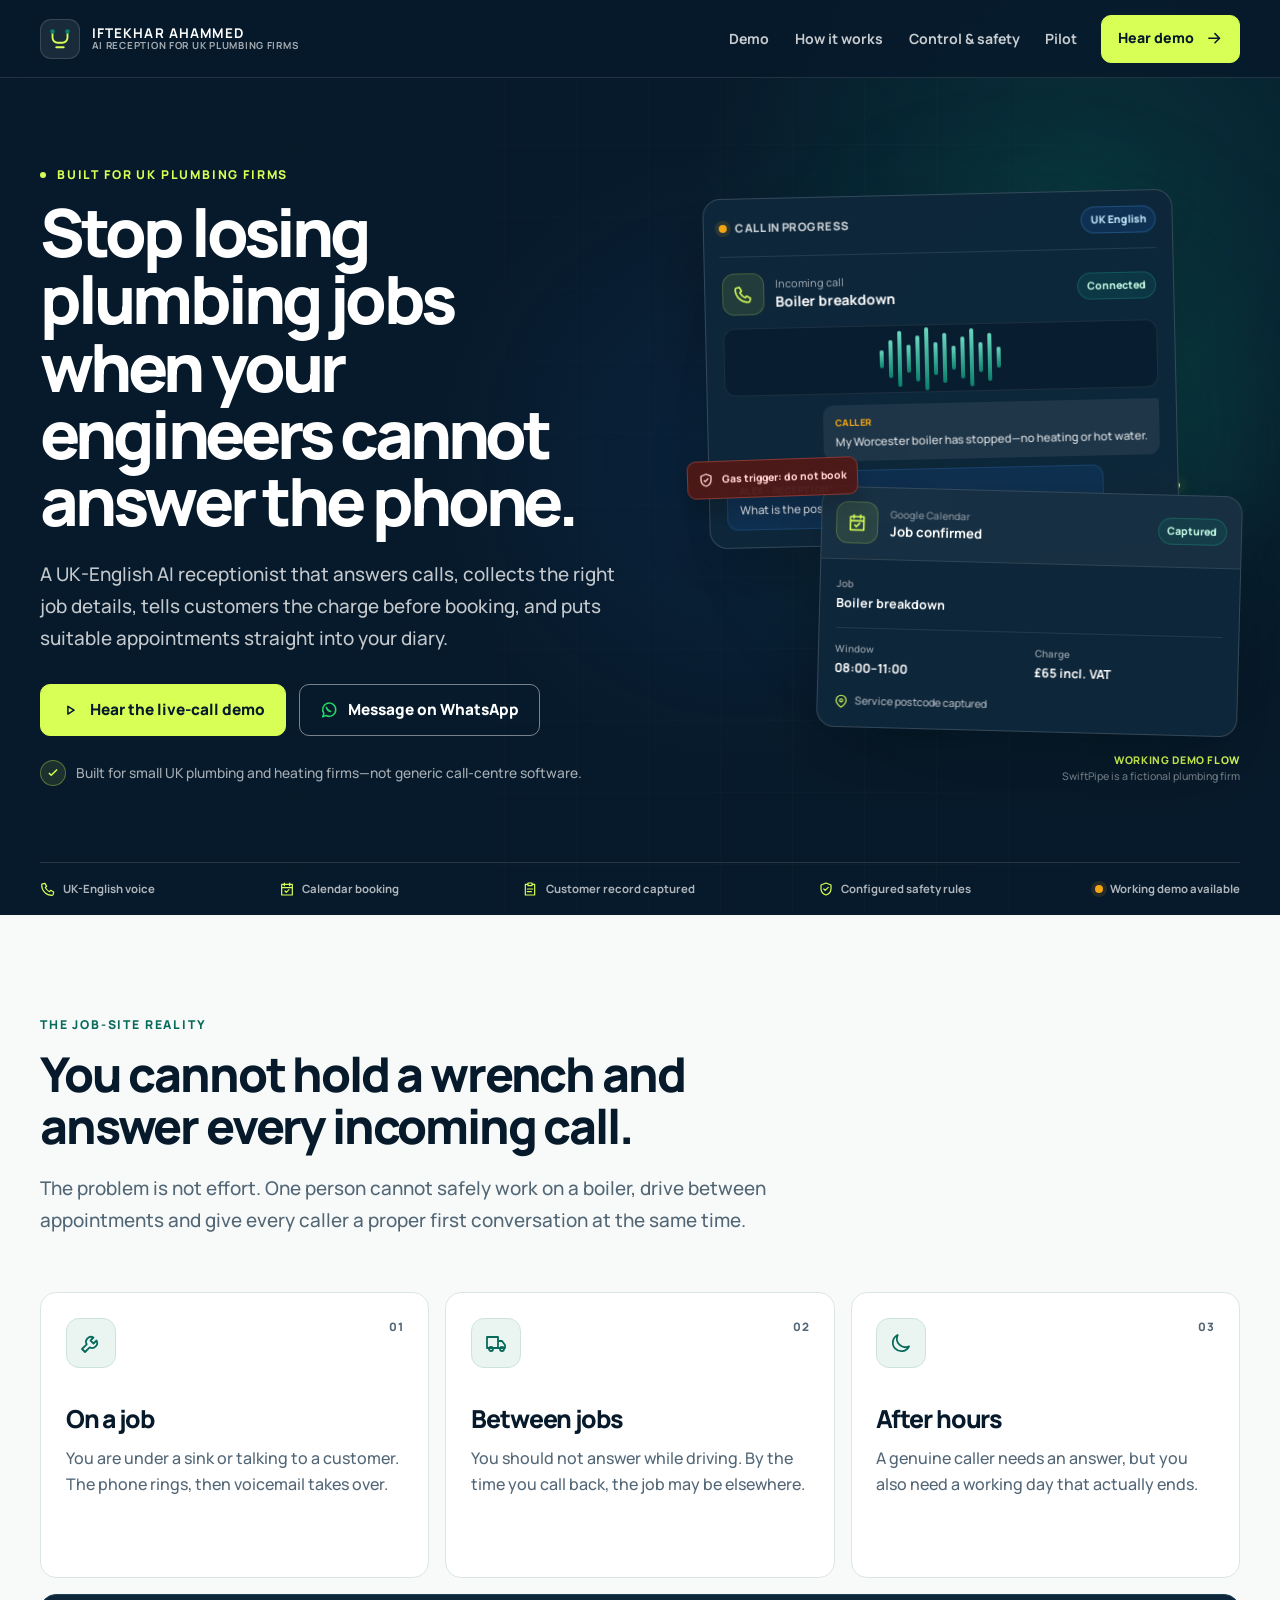
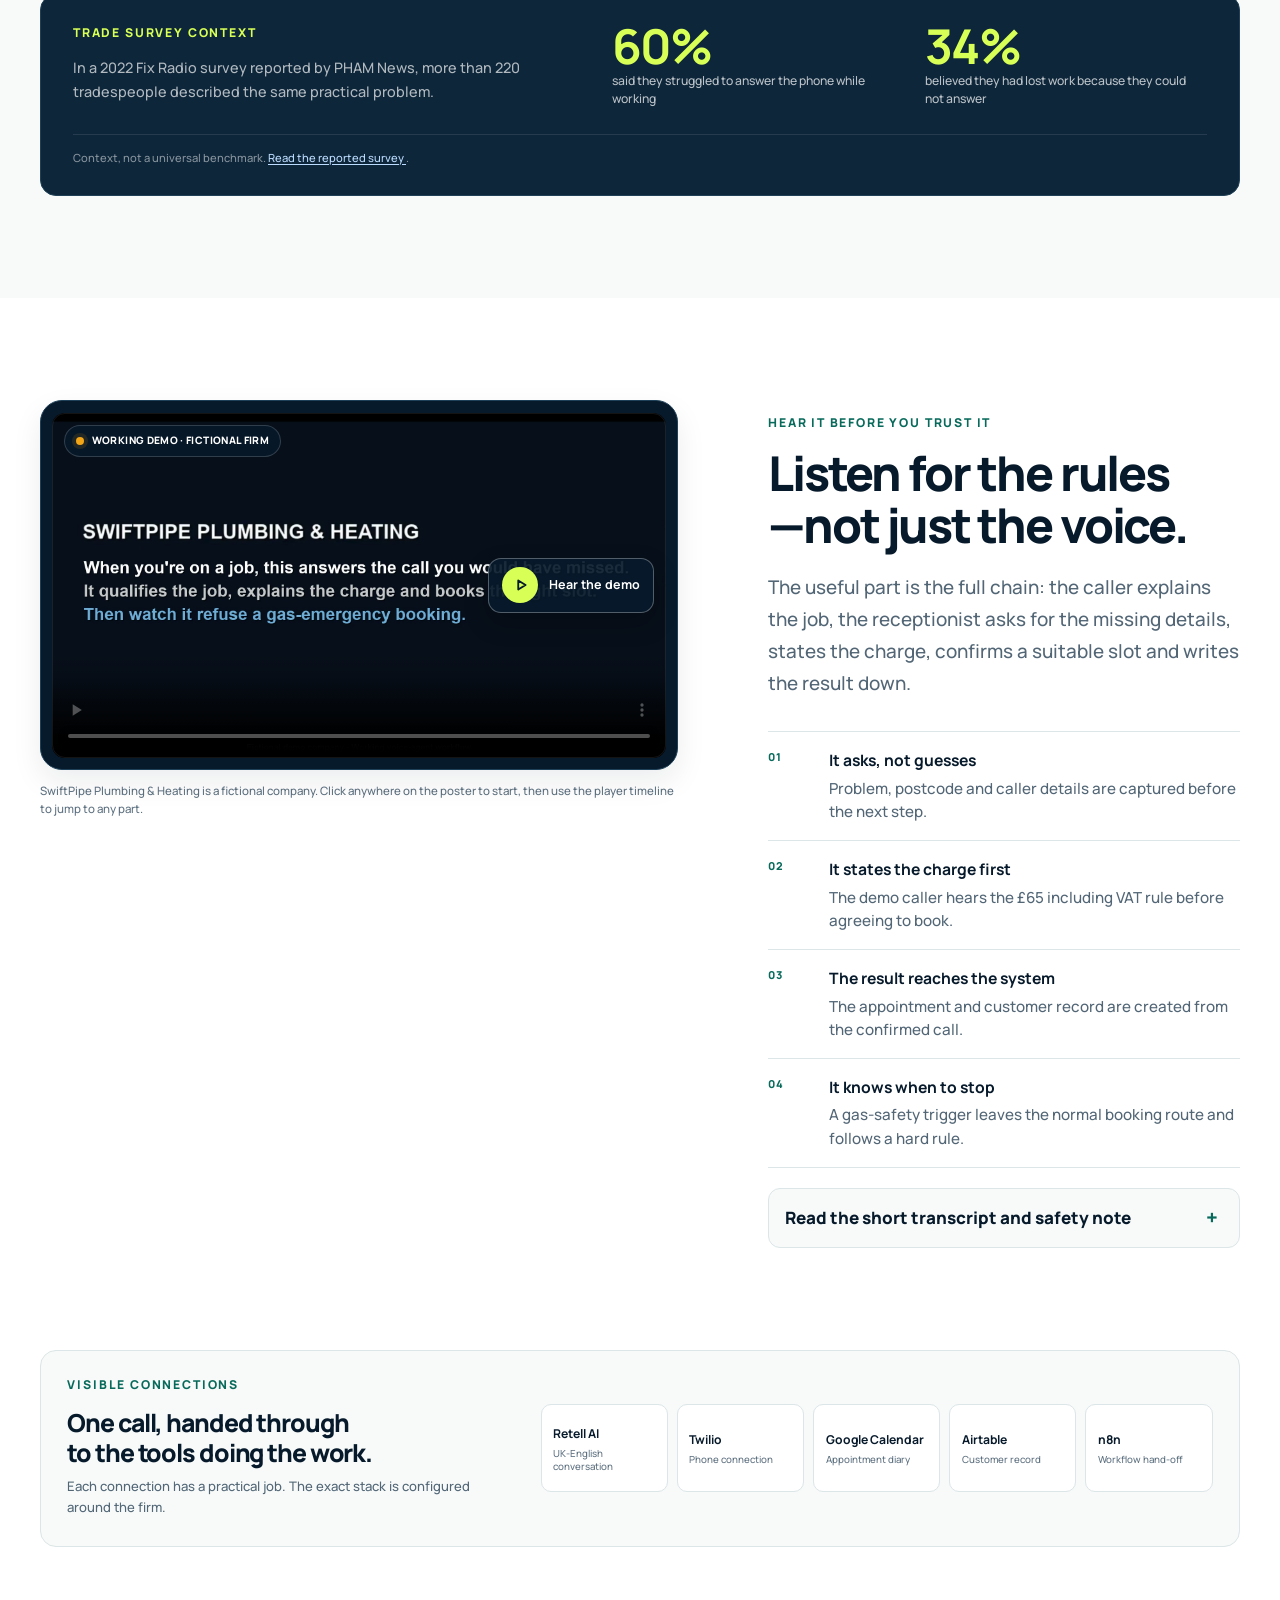
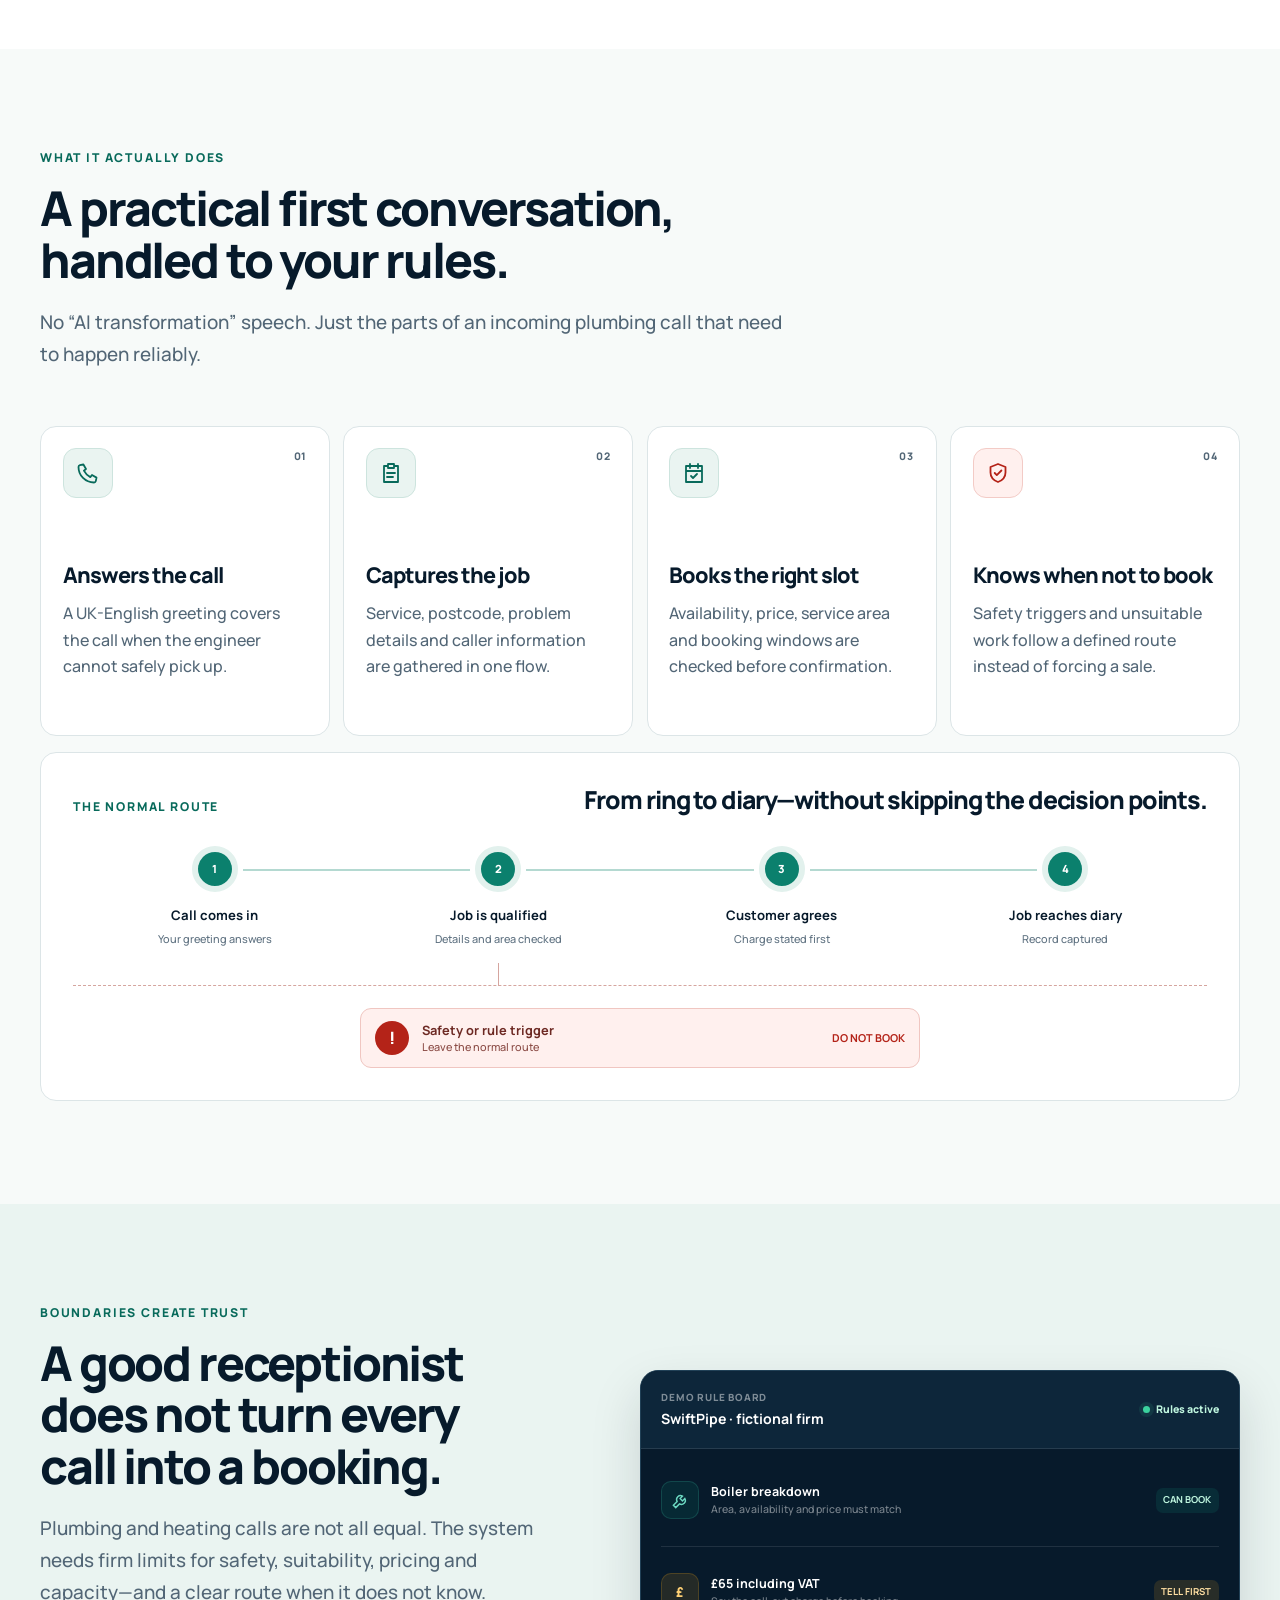
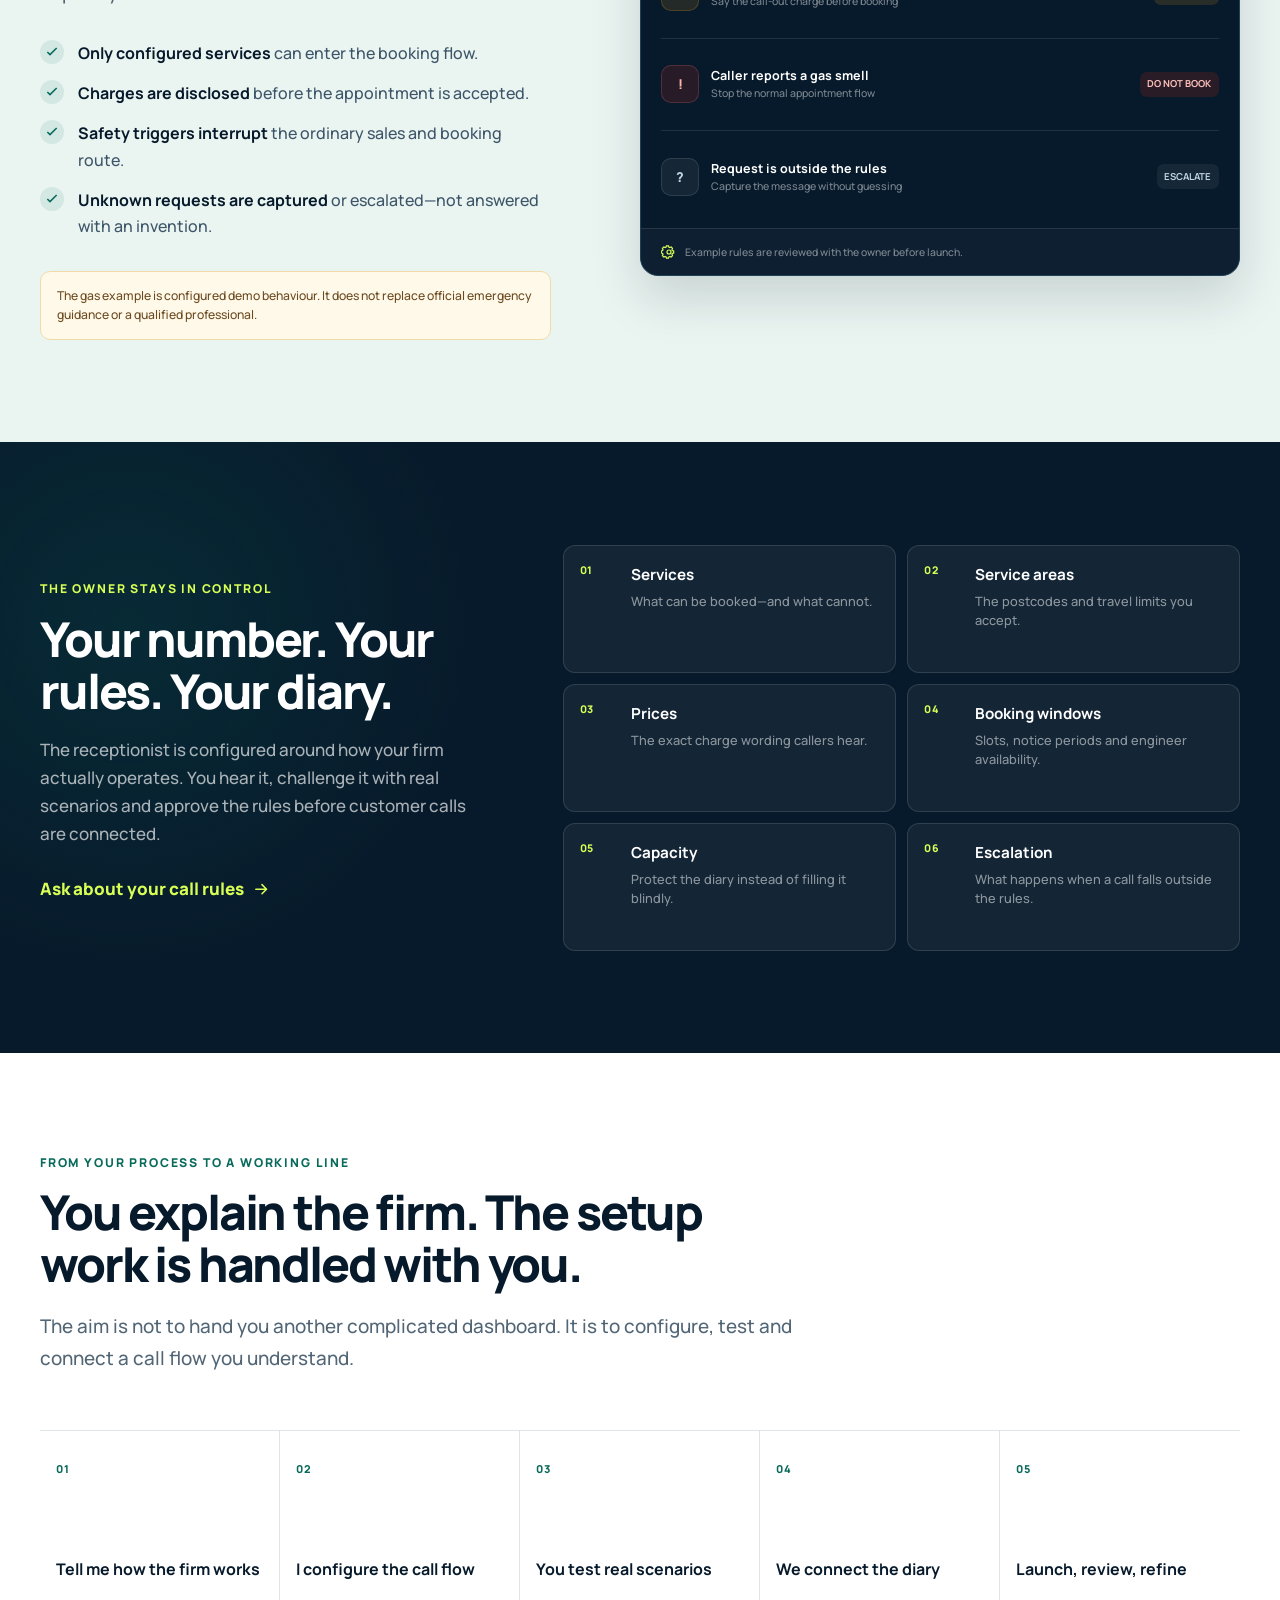
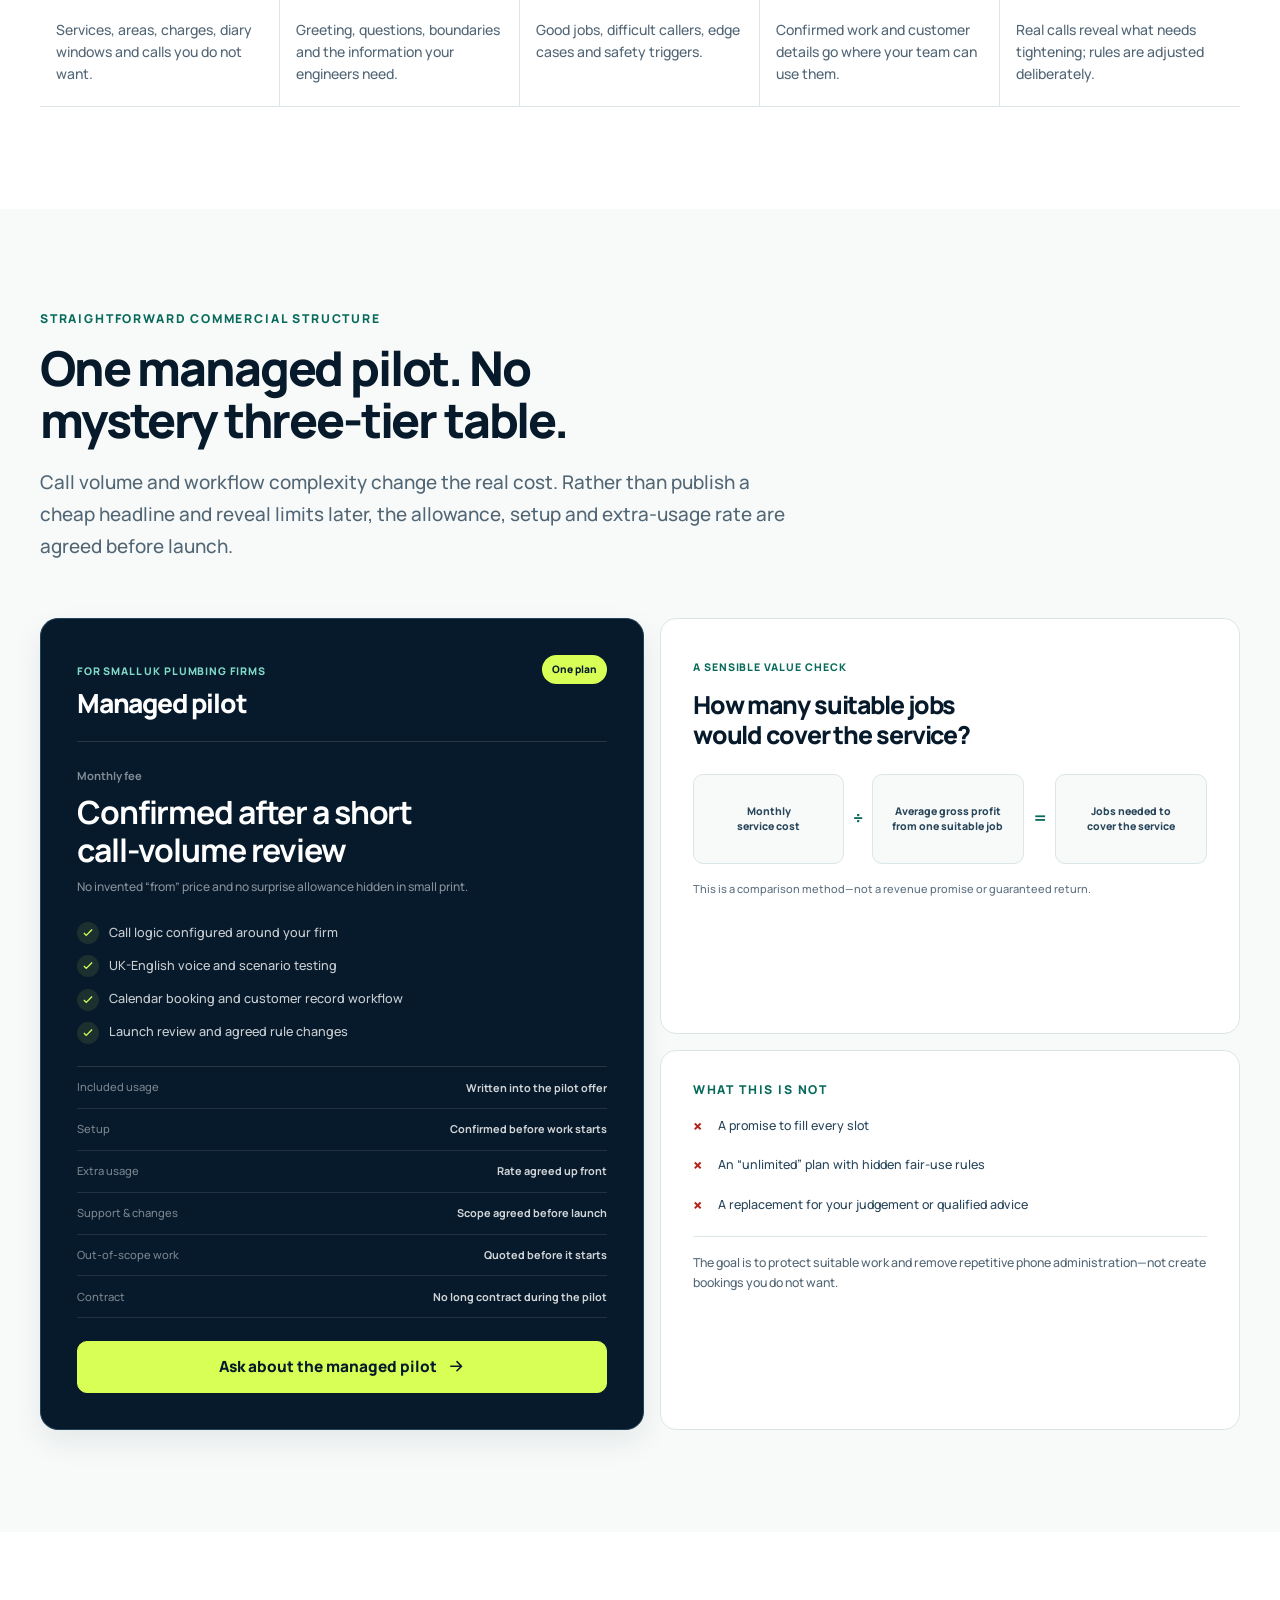
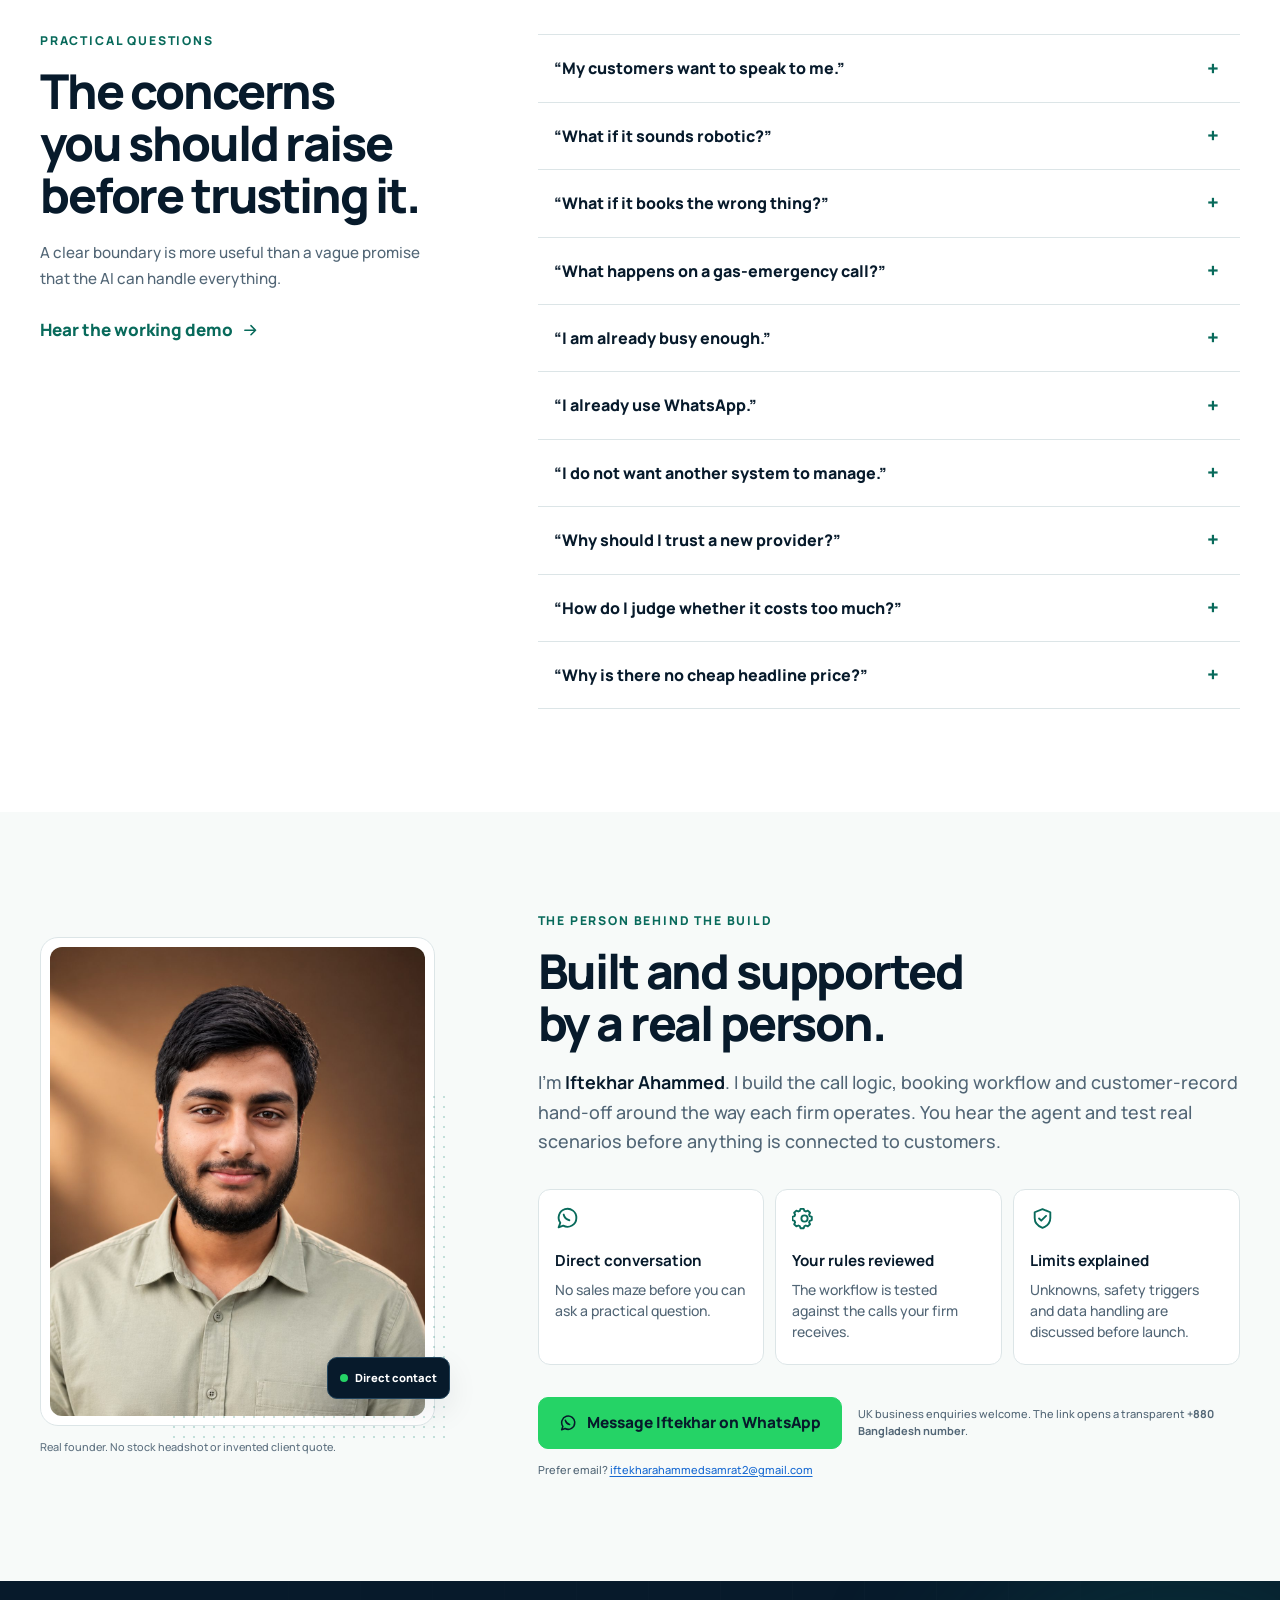
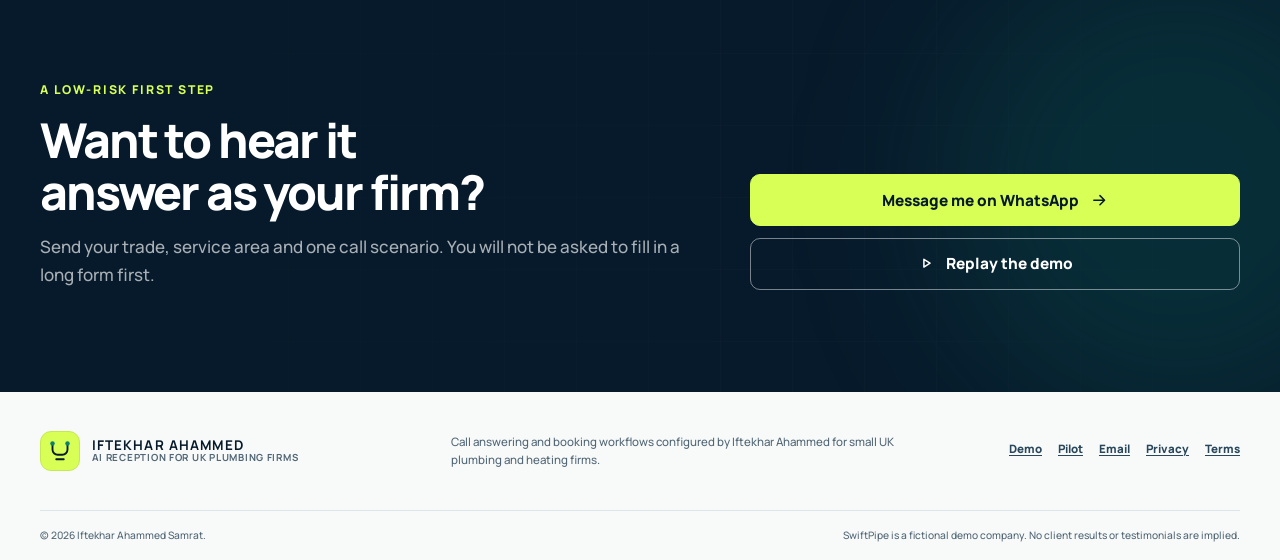
==== index.html @ f6b6af1e "Add files via upload" ====
<!doctype html>
<html lang="en-GB" class="no-js">
  <head>
    <meta charset="utf-8" />
    <meta name="viewport" content="width=device-width, initial-scale=1" />
    <title>AI Receptionist for UK Plumbing Firms | Iftekhar Ahammed</title>
    <meta
      name="description"
      content="A UK-English AI receptionist for small plumbing and heating firms: answers calls, captures job details, explains charges and books suitable work to your rules."
    />
    <meta name="theme-color" content="#071A2B" />
    <meta name="color-scheme" content="light" />
    <link rel="canonical" href="https://iftekharahammedsamrat.com/" />
    <meta property="og:type" content="website" />
    <meta property="og:locale" content="en_GB" />
    <meta property="og:site_name" content="Iftekhar Ahammed" />
    <meta property="og:url" content="https://iftekharahammedsamrat.com/" />
    <meta property="og:title" content="AI reception built around the way your plumbing firm works" />
    <meta
      property="og:description"
      content="Hear a working call, see the diary result and understand the safety boundaries before you commit."
    />
    <meta property="og:image" content="https://iftekharahammedsamrat.com/assets/swiftpipe-short-final-poster.jpg" />

    <link rel="icon" href="favicon.svg" type="image/svg+xml" />
    <link rel="stylesheet" href="styles.css" />
    <script src="site-config.js" defer></script>
    <script src="script.js" defer></script>

    <script type="application/ld+json">
      {
        "@context": "https://schema.org",
        "@type": "Service",
        "name": "AI Voice Receptionist for UK Plumbing and Heating Firms",
        "description": "A managed AI call-answering, job-qualification and diary-booking service configured for small UK plumbing and heating firms.",
        "url": "https://iftekharahammedsamrat.com/",
        "areaServed": {
          "@type": "Country",
          "name": "United Kingdom"
        },
        "provider": {
          "@type": "Person",
          "name": "Iftekhar Ahammed Samrat",
          "url": "https://iftekharahammedsamrat.com/"
        },
        "serviceType": "AI voice receptionist configuration and support"
      }
    </script>
  </head>

  <body id="top">
    <a class="skip-link" href="#main-content">Skip to main content</a>

    <svg class="svg-sprite" aria-hidden="true" focusable="false">
      <symbol id="icon-arrow" viewBox="0 0 24 24">
        <path d="M5 12h14M13 6l6 6-6 6" />
      </symbol>
      <symbol id="icon-play" viewBox="0 0 24 24">
        <path d="m9 7 8 5-8 5V7Z" />
      </symbol>
      <symbol id="icon-phone" viewBox="0 0 24 24">
        <path d="M7.4 3.5 10 8 7.9 9.7a14.7 14.7 0 0 0 6.4 6.4L16 14l4.5 2.6-.7 3.5c-.2.8-.9 1.4-1.8 1.4C9.4 21.5 2.5 14.6 2.5 6c0-.9.6-1.6 1.4-1.8l3.5-.7Z" />
      </symbol>
      <symbol id="icon-message" viewBox="0 0 24 24">
        <path d="M20.5 11.5a8.5 8.5 0 0 1-12.6 7.4l-4.4 1.6 1.6-4.4a8.5 8.5 0 1 1 15.4-4.6Z" />
        <path d="M8.3 8.2c.6 2.6 2.9 4.9 5.5 5.5" />
      </symbol>
      <symbol id="icon-tool" viewBox="0 0 24 24">
        <path d="M14.5 6.5a5 5 0 0 0-6.8 6.8L3 18l3 3 4.7-4.7a5 5 0 0 0 6.8-6.8l-3 3-3-3 3-3Z" />
      </symbol>
      <symbol id="icon-van" viewBox="0 0 24 24">
        <path d="M3 6h11v11H3V6Zm11 4h4l3 4v3h-7v-7Z" />
        <circle cx="7" cy="18" r="2" />
        <circle cx="18" cy="18" r="2" />
      </symbol>
      <symbol id="icon-moon" viewBox="0 0 24 24">
        <path d="M20 15.3A8.5 8.5 0 0 1 8.7 4a8.5 8.5 0 1 0 11.3 11.3Z" />
      </symbol>
      <symbol id="icon-map" viewBox="0 0 24 24">
        <path d="M20 10c0 5-8 11-8 11S4 15 4 10a8 8 0 1 1 16 0Z" />
        <circle cx="12" cy="10" r="2.5" />
      </symbol>
      <symbol id="icon-calendar" viewBox="0 0 24 24">
        <path d="M4 5h16v16H4V5Zm0 5h16M8 3v4m8-4v4" />
        <path d="m9 15 2 2 4-4" />
      </symbol>
      <symbol id="icon-clipboard" viewBox="0 0 24 24">
        <path d="M8 5H5v16h14V5h-3M9 3h6v4H9V3Z" />
        <path d="M8 12h8m-8 4h6" />
      </symbol>
      <symbol id="icon-shield" viewBox="0 0 24 24">
        <path d="M12 3 4.5 6v5.5c0 4.6 3 7.8 7.5 9.5 4.5-1.7 7.5-4.9 7.5-9.5V6L12 3Z" />
        <path d="m8.7 12 2.1 2.1 4.6-4.6" />
      </symbol>
      <symbol id="icon-settings" viewBox="0 0 24 24">
        <circle cx="12" cy="12" r="3" />
        <path d="M19 13.5v-3l-2-.7a6 6 0 0 0-.6-1.4l.9-1.9-2.1-2.1-1.9.9a6 6 0 0 0-1.4-.6l-.7-2h-3l-.7 2a6 6 0 0 0-1.4.6l-1.9-.9-2.1 2.1.9 1.9a6 6 0 0 0-.6 1.4l-2 .7v3l2 .7a6 6 0 0 0 .6 1.4l-.9 1.9 2.1 2.1 1.9-.9a6 6 0 0 0 1.4.6l.7 2h3l.7-2a6 6 0 0 0 1.4-.6l1.9.9 2.1-2.1-.9-1.9a6 6 0 0 0 .6-1.4l2-.7Z" />
      </symbol>
      <symbol id="icon-check" viewBox="0 0 24 24">
        <path d="m5 12 4 4L19 6" />
      </symbol>
      <symbol id="icon-menu" viewBox="0 0 24 24">
        <path d="M4 7h16M4 12h16M4 17h16" />
      </symbol>
      <symbol id="icon-close" viewBox="0 0 24 24">
        <path d="m6 6 12 12M18 6 6 18" />
      </symbol>
    </svg>

    <header class="site-header" data-site-header>
      <div class="container header-inner">
        <a class="brand" href="#top">
          <span class="brand-mark" aria-hidden="true">
            <svg viewBox="0 0 40 40">
              <path d="M10 11v7a7 7 0 0 0 7 7h6a7 7 0 0 0 7-7v-7" />
              <path d="M15 31h10" />
              <circle cx="10" cy="10" r="3" />
              <circle cx="30" cy="10" r="3" />
            </svg>
          </span>
          <span class="brand-copy">
            <strong>IFTEKHAR AHAMMED</strong>
            <span>AI RECEPTION FOR UK PLUMBING FIRMS</span>
          </span>
        </a>

        <nav class="desktop-nav" aria-label="Primary navigation">
          <a href="#demo">Demo</a>
          <a href="#how-it-works">How it works</a>
          <a href="#control">Control &amp; safety</a>
          <a href="#pilot">Pilot</a>
        </nav>

        <div class="header-actions">
          <a class="button button--small button--lime header-demo" href="#demo" data-event="header_demo">
            Hear demo
            <svg aria-hidden="true"><use href="#icon-arrow"></use></svg>
          </a>
          <button
            class="menu-toggle"
            type="button"
            aria-expanded="false"
            aria-controls="mobile-menu"
            aria-label="Open navigation"
            data-menu-toggle
          >
            <svg class="menu-icon" aria-hidden="true"><use href="#icon-menu"></use></svg>
            <svg class="close-icon" aria-hidden="true"><use href="#icon-close"></use></svg>
          </button>
        </div>
      </div>

      <nav class="mobile-menu" id="mobile-menu" aria-label="Mobile navigation" data-mobile-menu>
        <div class="container mobile-menu-inner">
          <a href="#demo">Hear the demo</a>
          <a href="#how-it-works">How it works</a>
          <a href="#control">Control &amp; safety</a>
          <a href="#pilot">Managed pilot</a>
          <a
            class="mobile-menu-whatsapp"
            href="https://wa.me/8801572939017?text=Hi%20Iftekhar%2C%20I%20run%20a%20UK%20plumbing%20business%20and%20would%20like%20to%20hear%20the%20AI%20receptionist%20demo."
            target="_blank"
            rel="noopener"
            data-whatsapp
            data-event="mobile_menu_whatsapp"
          >
            Message on WhatsApp
            <svg aria-hidden="true"><use href="#icon-message"></use></svg>
          </a>
        </div>
      </nav>
    </header>

    <main id="main-content">
      <section class="hero" aria-labelledby="hero-heading" data-hero>
        <div class="hero-grid-pattern" aria-hidden="true"></div>
        <div class="container hero-grid">
          <div class="hero-copy" data-reveal>
            <p class="eyebrow eyebrow--dark"><span></span> Built for UK plumbing firms</p>
            <h1 id="hero-heading">
              Stop losing plumbing jobs when your engineers cannot answer the phone.
            </h1>
            <p class="hero-lede">
              A UK-English AI receptionist that answers calls, collects the right job details,
              tells customers the charge before booking, and puts suitable appointments straight
              into your diary.
            </p>

            <div class="hero-actions">
              <a class="button button--lime" href="#demo" data-event="hero_demo">
                <svg aria-hidden="true"><use href="#icon-play"></use></svg>
                Hear the live-call demo
              </a>
              <a
                class="button button--outline-light button--whatsapp-outline"
                href="https://wa.me/8801572939017?text=Hi%20Iftekhar%2C%20I%20run%20a%20UK%20plumbing%20business%20and%20would%20like%20to%20hear%20the%20AI%20receptionist%20demo."
                target="_blank"
                rel="noopener"
                data-whatsapp
                data-event="hero_whatsapp"
              >
                <svg aria-hidden="true"><use href="#icon-message"></use></svg>
                Message on WhatsApp
              </a>
            </div>

            <div class="hero-proof-line">
              <span class="proof-tick" aria-hidden="true">
                <svg><use href="#icon-check"></use></svg>
              </span>
              <p>Built for small UK plumbing and heating firms—not generic call-centre software.</p>
            </div>
          </div>

          <div class="hero-product" data-reveal data-reveal-delay="1">
            <div class="proof-stage" aria-label="Working call flow showing a caller, AI response and confirmed diary booking">
              <div class="stage-glow" aria-hidden="true"></div>

              <article class="call-card">
                <header class="card-toolbar">
                  <div>
                    <span class="live-dot" aria-hidden="true"></span>
                    <span class="toolbar-label">Call in progress</span>
                  </div>
                  <span class="uk-chip">UK English</span>
                </header>

                <div class="caller-row">
                  <span class="caller-avatar" aria-hidden="true">
                    <svg><use href="#icon-phone"></use></svg>
                  </span>
                  <div>
                    <span class="caller-label">Incoming call</span>
                    <strong>Boiler breakdown</strong>
                  </div>
                  <span class="connected-chip">Connected</span>
                </div>

                <div class="waveform" aria-hidden="true">
                  <span style="--bar: 28%; --delay: 0s"></span>
                  <span style="--bar: 58%; --delay: -0.2s"></span>
                  <span style="--bar: 84%; --delay: -0.45s"></span>
                  <span style="--bar: 42%; --delay: -0.1s"></span>
                  <span style="--bar: 70%; --delay: -0.35s"></span>
                  <span style="--bar: 96%; --delay: -0.55s"></span>
                  <span style="--bar: 50%; --delay: -0.22s"></span>
                  <span style="--bar: 76%; --delay: -0.42s"></span>
                  <span style="--bar: 36%; --delay: -0.12s"></span>
                  <span style="--bar: 64%; --delay: -0.3s"></span>
                  <span style="--bar: 88%; --delay: -0.5s"></span>
                  <span style="--bar: 46%; --delay: -0.18s"></span>
                  <span style="--bar: 72%; --delay: -0.38s"></span>
                  <span style="--bar: 32%; --delay: -0.08s"></span>
                </div>

                <div class="mini-transcript">
                  <p class="speech speech--caller">
                    <span>Caller</span>
                    My Worcester boiler has stopped—no heating or hot water.
                  </p>
                  <p class="speech speech--agent">
                    <span>Alex · receptionist</span>
                    What is the postcode for the property?
                  </p>
                </div>
              </article>

              <div class="flow-connector" aria-hidden="true">
                <span></span><span></span><span></span>
              </div>

              <article class="booking-card">
                <div class="booking-head">
                  <span class="calendar-icon" aria-hidden="true">
                    <svg><use href="#icon-calendar"></use></svg>
                  </span>
                  <div>
                    <span>Google Calendar</span>
                    <strong>Job confirmed</strong>
                  </div>
                  <span class="captured-chip">Captured</span>
                </div>
                <div class="booking-body">
                  <div>
                    <span>Job</span>
                    <strong>Boiler breakdown</strong>
                  </div>
                  <div class="booking-split">
                    <p><span>Window</span><strong>08:00–11:00</strong></p>
                    <p><span>Charge</span><strong>£65 incl. VAT</strong></p>
                  </div>
                  <div class="booking-location">
                    <svg aria-hidden="true"><use href="#icon-map"></use></svg>
                    Service postcode captured
                  </div>
                </div>
              </article>

              <div class="safety-chip">
                <svg aria-hidden="true"><use href="#icon-shield"></use></svg>
                Gas trigger: do not book
              </div>

              <p class="stage-caption">
                <span>Working demo flow</span>
                SwiftPipe is a fictional plumbing firm
              </p>
            </div>
          </div>
        </div>

        <div class="container hero-trust" aria-label="Product capabilities">
          <ul>
            <li><svg aria-hidden="true"><use href="#icon-phone"></use></svg> UK-English voice</li>
            <li><svg aria-hidden="true"><use href="#icon-calendar"></use></svg> Calendar booking</li>
            <li><svg aria-hidden="true"><use href="#icon-clipboard"></use></svg> Customer record captured</li>
            <li><svg aria-hidden="true"><use href="#icon-shield"></use></svg> Configured safety rules</li>
            <li><span class="trust-live" aria-hidden="true"></span> Working demo available</li>
          </ul>
        </div>
      </section>

      <section class="section problem-section" id="problem" aria-labelledby="problem-heading">
        <div class="container">
          <div class="section-heading section-heading--wide" data-reveal>
            <p class="eyebrow">The job-site reality</p>
            <h2 id="problem-heading">You cannot hold a wrench and answer every incoming call.</h2>
            <p>
              The problem is not effort. One person cannot safely work on a boiler, drive between
              appointments and give every caller a proper first conversation at the same time.
            </p>
          </div>

          <div class="problem-grid">
            <article class="scenario-card" data-reveal>
              <span class="icon-box" aria-hidden="true"><svg><use href="#icon-tool"></use></svg></span>
              <span class="scenario-number">01</span>
              <h3>On a job</h3>
              <p>You are under a sink or talking to a customer. The phone rings, then voicemail takes over.</p>
            </article>
            <article class="scenario-card" data-reveal data-reveal-delay="1">
              <span class="icon-box" aria-hidden="true"><svg><use href="#icon-van"></use></svg></span>
              <span class="scenario-number">02</span>
              <h3>Between jobs</h3>
              <p>You should not answer while driving. By the time you call back, the job may be elsewhere.</p>
            </article>
            <article class="scenario-card" data-reveal data-reveal-delay="2">
              <span class="icon-box" aria-hidden="true"><svg><use href="#icon-moon"></use></svg></span>
              <span class="scenario-number">03</span>
              <h3>After hours</h3>
              <p>A genuine caller needs an answer, but you also need a working day that actually ends.</p>
            </article>
          </div>

          <aside class="evidence-panel" aria-label="Trade survey context" data-reveal>
            <div class="evidence-intro">
              <p class="eyebrow eyebrow--dark">Trade survey context</p>
              <p>
                In a 2022 Fix Radio survey reported by PHAM News, more than 220 tradespeople described
                the same practical problem.
              </p>
            </div>
            <div class="evidence-stat">
              <strong>60%</strong>
              <span>said they struggled to answer the phone while working</span>
            </div>
            <div class="evidence-stat">
              <strong>34%</strong>
              <span>believed they had lost work because they could not answer</span>
            </div>
            <p class="evidence-note">
              Context, not a universal benchmark.
              <a href="https://phamnews.co.uk/missed-calls-causing-lost-business-opportunities/" target="_blank" rel="noopener">
                Read the reported survey<span class="visually-hidden"> (opens in a new tab)</span>
              </a>.
            </p>
          </aside>
        </div>
      </section>

      <section class="section demo-section" id="demo" aria-labelledby="demo-heading">
        <div class="container demo-layout">
          <figure class="video-column" data-reveal>
            <div class="video-shell">
              <div class="video-label">
                <span class="live-dot" aria-hidden="true"></span>
                Working demo · fictional firm
              </div>
              <video
                id="demo-video"
                controls
                playsinline
                preload="metadata"
                poster="assets/swiftpipe-short-final-poster.jpg"
                aria-describedby="demo-video-description"
              >
                <source src="assets/swiftpipe-short-final.mp4" type="video/mp4" />
                Your browser does not support embedded video. The key moments are described beside the video.
              </video>
              <button class="video-play" type="button" data-play-demo data-event="demo_play">
                <span class="video-play-action">
                  <span class="video-play-icon" aria-hidden="true"><svg><use href="#icon-play"></use></svg></span>
                  <strong>Hear the demo</strong>
                </span>
              </button>
            </div>
            <figcaption>
              SwiftPipe Plumbing &amp; Heating is a fictional company. Click anywhere on the poster to start, then use the player timeline to jump to any part.
            </figcaption>
          </figure>

          <div class="demo-copy" data-reveal data-reveal-delay="1">
            <p class="eyebrow">Hear it before you trust it</p>
            <h2 id="demo-heading">Listen for the rules—not just the voice.</h2>
            <p class="section-lede" id="demo-video-description">
              The useful part is the full chain: the caller explains the job, the receptionist asks for
              the missing details, states the charge, confirms a suitable slot and writes the result down.
            </p>

            <ol class="demo-moments">
              <li>
                <span>01</span>
                <div><strong>It asks, not guesses</strong><p>Problem, postcode and caller details are captured before the next step.</p></div>
              </li>
              <li>
                <span>02</span>
                <div><strong>It states the charge first</strong><p>The demo caller hears the £65 including VAT rule before agreeing to book.</p></div>
              </li>
              <li>
                <span>03</span>
                <div><strong>The result reaches the system</strong><p>The appointment and customer record are created from the confirmed call.</p></div>
              </li>
              <li>
                <span>04</span>
                <div><strong>It knows when to stop</strong><p>A gas-safety trigger leaves the normal booking route and follows a hard rule.</p></div>
              </li>
            </ol>

            <details class="demo-summary">
              <summary>Read the short transcript and safety note</summary>
              <div>
                <p><strong>Suitable job:</strong> “My Worcester boiler has stopped—no heating or hot water.” The receptionist asks for the service postcode, explains the £65 call-out charge including VAT and only books after the caller agrees.</p>
                <p><strong>Safety route:</strong> “I think I can smell gas in my kitchen.” The configured demo stops normal booking and directs the caller to the emergency route instead.</p>
                <p class="safety-note"><strong>Important:</strong> This demonstrates a configured call rule. It is not a replacement for professional or official emergency guidance.</p>
              </div>
            </details>
          </div>
        </div>

        <div class="container integration-panel" data-reveal>
          <div class="integration-intro">
            <p class="eyebrow">Visible connections</p>
            <h3>One call, handed through to the tools doing the work.</h3>
            <p>Each connection has a practical job. The exact stack is configured around the firm.</p>
          </div>
          <ul class="integration-list" aria-label="Demo workflow technology">
            <li><strong>Retell AI</strong><span>UK-English conversation</span></li>
            <li><strong>Twilio</strong><span>Phone connection</span></li>
            <li><strong>Google Calendar</strong><span>Appointment diary</span></li>
            <li><strong>Airtable</strong><span>Customer record</span></li>
            <li><strong>n8n</strong><span>Workflow hand-off</span></li>
          </ul>
        </div>
      </section>

      <section class="section capabilities-section" id="how-it-works" aria-labelledby="capabilities-heading">
        <div class="container">
          <div class="section-heading" data-reveal>
            <p class="eyebrow">What it actually does</p>
            <h2 id="capabilities-heading">A practical first conversation, handled to your rules.</h2>
            <p>No “AI transformation” speech. Just the parts of an incoming plumbing call that need to happen reliably.</p>
          </div>

          <div class="feature-grid">
            <article class="feature-card" data-reveal>
              <span class="feature-icon" aria-hidden="true"><svg><use href="#icon-phone"></use></svg></span>
              <span class="feature-step">01</span>
              <h3>Answers the call</h3>
              <p>A UK-English greeting covers the call when the engineer cannot safely pick up.</p>
            </article>
            <article class="feature-card" data-reveal data-reveal-delay="1">
              <span class="feature-icon" aria-hidden="true"><svg><use href="#icon-clipboard"></use></svg></span>
              <span class="feature-step">02</span>
              <h3>Captures the job</h3>
              <p>Service, postcode, problem details and caller information are gathered in one flow.</p>
            </article>
            <article class="feature-card" data-reveal data-reveal-delay="2">
              <span class="feature-icon" aria-hidden="true"><svg><use href="#icon-calendar"></use></svg></span>
              <span class="feature-step">03</span>
              <h3>Books the right slot</h3>
              <p>Availability, price, service area and booking windows are checked before confirmation.</p>
            </article>
            <article class="feature-card" data-reveal data-reveal-delay="3">
              <span class="feature-icon feature-icon--safety" aria-hidden="true"><svg><use href="#icon-shield"></use></svg></span>
              <span class="feature-step">04</span>
              <h3>Knows when not to book</h3>
              <p>Safety triggers and unsuitable work follow a defined route instead of forcing a sale.</p>
            </article>
          </div>

          <div class="workflow-panel" data-reveal>
            <div class="workflow-head">
              <p class="eyebrow">The normal route</p>
              <h3>From ring to diary—without skipping the decision points.</h3>
            </div>
            <ol class="workflow-steps">
              <li><span>1</span><strong>Call comes in</strong><small>Your greeting answers</small></li>
              <li><span>2</span><strong>Job is qualified</strong><small>Details and area checked</small></li>
              <li><span>3</span><strong>Customer agrees</strong><small>Charge stated first</small></li>
              <li><span>4</span><strong>Job reaches diary</strong><small>Record captured</small></li>
            </ol>
            <div class="workflow-branch">
              <span class="branch-line" aria-hidden="true"></span>
              <div class="branch-card">
                <span class="branch-icon" aria-hidden="true">!</span>
                <p><strong>Safety or rule trigger</strong><span>Leave the normal route</span></p>
                <b>Do not book</b>
              </div>
            </div>
          </div>
        </div>
      </section>

      <section class="section safety-section" id="control" aria-labelledby="safety-heading">
        <div class="container safety-grid">
          <div class="safety-copy" data-reveal>
            <p class="eyebrow">Boundaries create trust</p>
            <h2 id="safety-heading">A good receptionist does not turn every call into a booking.</h2>
            <p class="section-lede">
              Plumbing and heating calls are not all equal. The system needs firm limits for safety,
              suitability, pricing and capacity—and a clear route when it does not know.
            </p>

            <ul class="boundary-list">
              <li><svg aria-hidden="true"><use href="#icon-check"></use></svg><span><strong>Only configured services</strong> can enter the booking flow.</span></li>
              <li><svg aria-hidden="true"><use href="#icon-check"></use></svg><span><strong>Charges are disclosed</strong> before the appointment is accepted.</span></li>
              <li><svg aria-hidden="true"><use href="#icon-check"></use></svg><span><strong>Safety triggers interrupt</strong> the ordinary sales and booking route.</span></li>
              <li><svg aria-hidden="true"><use href="#icon-check"></use></svg><span><strong>Unknown requests are captured</strong> or escalated—not answered with an invention.</span></li>
            </ul>

            <p class="inline-disclaimer">
              The gas example is configured demo behaviour. It does not replace official emergency guidance or a qualified professional.
            </p>
          </div>

          <article class="rules-console" data-reveal data-reveal-delay="1" aria-label="Example receptionist rules for the fictional demo firm">
            <header class="console-header">
              <div>
                <span class="console-kicker">Demo rule board</span>
                <strong>SwiftPipe · fictional firm</strong>
              </div>
              <span class="console-status"><i aria-hidden="true"></i> Rules active</span>
            </header>
            <div class="console-body">
              <div class="rule-row">
                <span class="rule-symbol rule-symbol--teal" aria-hidden="true"><svg><use href="#icon-tool"></use></svg></span>
                <p><strong>Boiler breakdown</strong><span>Area, availability and price must match</span></p>
                <b class="rule-result rule-result--book">Can book</b>
              </div>
              <div class="rule-row">
                <span class="rule-symbol rule-symbol--amber" aria-hidden="true">£</span>
                <p><strong>£65 including VAT</strong><span>Say the call-out charge before booking</span></p>
                <b class="rule-result rule-result--tell">Tell first</b>
              </div>
              <div class="rule-row">
                <span class="rule-symbol rule-symbol--danger" aria-hidden="true">!</span>
                <p><strong>Caller reports a gas smell</strong><span>Stop the normal appointment flow</span></p>
                <b class="rule-result rule-result--stop">Do not book</b>
              </div>
              <div class="rule-row">
                <span class="rule-symbol" aria-hidden="true">?</span>
                <p><strong>Request is outside the rules</strong><span>Capture the message without guessing</span></p>
                <b class="rule-result">Escalate</b>
              </div>
            </div>
            <footer class="console-footer">
              <svg aria-hidden="true"><use href="#icon-settings"></use></svg>
              Example rules are reviewed with the owner before launch.
            </footer>
          </article>
        </div>
      </section>

      <section class="section control-section" aria-labelledby="control-heading">
        <div class="container control-layout">
          <div class="control-copy" data-reveal>
            <p class="eyebrow eyebrow--dark">The owner stays in control</p>
            <h2 id="control-heading">Your number. Your rules. Your diary.</h2>
            <p>
              The receptionist is configured around how your firm actually operates. You hear it,
              challenge it with real scenarios and approve the rules before customer calls are connected.
            </p>
            <a
              class="text-link text-link--light"
              href="https://wa.me/8801572939017?text=Hi%20Iftekhar%2C%20I%20run%20a%20UK%20plumbing%20business%20and%20would%20like%20to%20hear%20the%20AI%20receptionist%20demo."
              target="_blank"
              rel="noopener"
              data-whatsapp
              data-event="control_whatsapp"
            >
              Ask about your call rules
              <svg aria-hidden="true"><use href="#icon-arrow"></use></svg>
            </a>
          </div>

          <div class="control-grid" data-reveal data-reveal-delay="1">
            <article><span>01</span><div><strong>Services</strong><p>What can be booked—and what cannot.</p></div></article>
            <article><span>02</span><div><strong>Service areas</strong><p>The postcodes and travel limits you accept.</p></div></article>
            <article><span>03</span><div><strong>Prices</strong><p>The exact charge wording callers hear.</p></div></article>
            <article><span>04</span><div><strong>Booking windows</strong><p>Slots, notice periods and engineer availability.</p></div></article>
            <article><span>05</span><div><strong>Capacity</strong><p>Protect the diary instead of filling it blindly.</p></div></article>
            <article><span>06</span><div><strong>Escalation</strong><p>What happens when a call falls outside the rules.</p></div></article>
          </div>
        </div>
      </section>

      <section class="section implementation-section" aria-labelledby="implementation-heading">
        <div class="container">
          <div class="section-heading" data-reveal>
            <p class="eyebrow">From your process to a working line</p>
            <h2 id="implementation-heading">You explain the firm. The setup work is handled with you.</h2>
            <p>The aim is not to hand you another complicated dashboard. It is to configure, test and connect a call flow you understand.</p>
          </div>

          <ol class="implementation-steps">
            <li data-reveal>
              <span>01</span>
              <div><strong>Tell me how the firm works</strong><p>Services, areas, charges, diary windows and calls you do not want.</p></div>
            </li>
            <li data-reveal data-reveal-delay="1">
              <span>02</span>
              <div><strong>I configure the call flow</strong><p>Greeting, questions, boundaries and the information your engineers need.</p></div>
            </li>
            <li data-reveal data-reveal-delay="2">
              <span>03</span>
              <div><strong>You test real scenarios</strong><p>Good jobs, difficult callers, edge cases and safety triggers.</p></div>
            </li>
            <li data-reveal data-reveal-delay="3">
              <span>04</span>
              <div><strong>We connect the diary</strong><p>Confirmed work and customer details go where your team can use them.</p></div>
            </li>
            <li data-reveal data-reveal-delay="4">
              <span>05</span>
              <div><strong>Launch, review, refine</strong><p>Real calls reveal what needs tightening; rules are adjusted deliberately.</p></div>
            </li>
          </ol>
        </div>
      </section>

      <section class="section pilot-section" id="pilot" aria-labelledby="pilot-heading">
        <div class="container">
          <div class="section-heading section-heading--wide" data-reveal>
            <p class="eyebrow">Straightforward commercial structure</p>
            <h2 id="pilot-heading">One managed pilot. No mystery three-tier table.</h2>
            <p>
              Call volume and workflow complexity change the real cost. Rather than publish a cheap headline
              and reveal limits later, the allowance, setup and extra-usage rate are agreed before launch.
            </p>
          </div>

          <div class="pilot-grid">
            <article class="pilot-card" data-reveal>
              <div class="pilot-card-head">
                <div>
                  <span class="pilot-label">For small UK plumbing firms</span>
                  <h3>Managed pilot</h3>
                </div>
                <span class="pilot-chip">One plan</span>
              </div>

              <div class="price-state">
                <span>Monthly fee</span>
                <strong>Confirmed after a short call-volume review</strong>
                <p>No invented “from” price and no surprise allowance hidden in small print.</p>
              </div>

              <ul class="pilot-inclusions">
                <li><svg aria-hidden="true"><use href="#icon-check"></use></svg> Call logic configured around your firm</li>
                <li><svg aria-hidden="true"><use href="#icon-check"></use></svg> UK-English voice and scenario testing</li>
                <li><svg aria-hidden="true"><use href="#icon-check"></use></svg> Calendar booking and customer record workflow</li>
                <li><svg aria-hidden="true"><use href="#icon-check"></use></svg> Launch review and agreed rule changes</li>
              </ul>

              <div class="commercial-clarity">
                <p><span>Included usage</span><strong>Written into the pilot offer</strong></p>
                <p><span>Setup</span><strong>Confirmed before work starts</strong></p>
                <p><span>Extra usage</span><strong>Rate agreed up front</strong></p>
                <p><span>Support &amp; changes</span><strong>Scope agreed before launch</strong></p>
                <p><span>Out-of-scope work</span><strong>Quoted before it starts</strong></p>
                <p><span>Contract</span><strong>No long contract during the pilot</strong></p>
              </div>

              <a
                class="button button--lime button--full"
                href="https://wa.me/8801572939017?text=Hi%20Iftekhar%2C%20I%20run%20a%20UK%20plumbing%20business%20and%20would%20like%20to%20discuss%20the%20managed%20AI%20receptionist%20pilot."
                target="_blank"
                rel="noopener"
                data-whatsapp
                data-whatsapp-message="Hi Iftekhar, I run a UK plumbing business and would like to discuss the managed AI receptionist pilot."
                data-event="pilot_whatsapp"
              >
                Ask about the managed pilot
                <svg aria-hidden="true"><use href="#icon-arrow"></use></svg>
              </a>
            </article>

            <div class="value-column" data-reveal data-reveal-delay="1">
              <article class="value-card">
                <span class="value-label">A sensible value check</span>
                <h3>How many suitable jobs would cover the service?</h3>
                <div class="equation" aria-label="Monthly service cost divided by average gross profit from one suitable job equals jobs needed to cover the service">
                  <span>Monthly<br />service cost</span>
                  <b aria-hidden="true">÷</b>
                  <span>Average gross profit<br />from one suitable job</span>
                  <b aria-hidden="true">=</b>
                  <span>Jobs needed to<br />cover the service</span>
                </div>
                <p>This is a comparison method—not a revenue promise or guaranteed return.</p>
              </article>

              <article class="not-selling-card">
                <p class="eyebrow">What this is not</p>
                <ul>
                  <li><span aria-hidden="true">×</span> A promise to fill every slot</li>
                  <li><span aria-hidden="true">×</span> An “unlimited” plan with hidden fair-use rules</li>
                  <li><span aria-hidden="true">×</span> A replacement for your judgement or qualified advice</li>
                </ul>
                <p>The goal is to protect suitable work and remove repetitive phone administration—not create bookings you do not want.</p>
              </article>
            </div>
          </div>
        </div>
      </section>

      <section class="section faq-section" aria-labelledby="faq-heading">
        <div class="container faq-layout">
          <div class="faq-intro" data-reveal>
            <p class="eyebrow">Practical questions</p>
            <h2 id="faq-heading">The concerns you should raise before trusting it.</h2>
            <p>A clear boundary is more useful than a vague promise that the AI can handle everything.</p>
            <a class="text-link" href="#demo">Hear the working demo <svg aria-hidden="true"><use href="#icon-arrow"></use></svg></a>
          </div>

          <div class="faq-list" data-reveal data-reveal-delay="1">
            <details>
              <summary>“My customers want to speak to me.”</summary>
              <p>The receptionist handles the first conversation and sends you the right details. You decide how your firm follows up and which calls should still reach a person.</p>
            </details>
            <details>
              <summary>“What if it sounds robotic?”</summary>
              <p>Do not take a copywriter’s word for it. Hear the UK-English demo, then test the configured version with the phrases and scenarios your customers actually use.</p>
            </details>
            <details>
              <summary>“What if it books the wrong thing?”</summary>
              <p>Services, prices, postcode areas, availability and booking windows are explicit rules. The system is not instructed to turn every call into an appointment.</p>
            </details>
            <details>
              <summary>“What happens on a gas-emergency call?”</summary>
              <p>A configured safety trigger stops the normal booking route and follows the agreed emergency flow. The demo proves the boundary; it does not replace official emergency guidance.</p>
            </details>
            <details>
              <summary>“I am already busy enough.”</summary>
              <p>The goal is not to fill the diary indiscriminately. It is to protect suitable calls, qualify them properly and reduce the repetitive administration around work you already receive.</p>
            </details>
            <details>
              <summary>“I already use WhatsApp.”</summary>
              <p>Keep WhatsApp for photos, updates and follow-up. The receptionist covers the incoming calls you cannot answer and sends the useful details into the agreed workflow.</p>
            </details>
            <details>
              <summary>“I do not want another system to manage.”</summary>
              <p>The service is configured with you, connected to the agreed diary and tested before launch. The management process and support boundaries are written into the pilot.</p>
            </details>
            <details>
              <summary>“Why should I trust a new provider?”</summary>
              <p>Start with evidence, not a promise: a real founder, a working fictional-company demo, visible process, documented limits and no invented testimonials or client results.</p>
            </details>
            <details>
              <summary>“How do I judge whether it costs too much?”</summary>
              <p>Compare the transparent monthly cost with your own gross profit from one suitable job and the phone administration it removes. That is a value check—not a guaranteed return.</p>
            </details>
            <details>
              <summary>“Why is there no cheap headline price?”</summary>
              <p>A fair price depends on call volume, included usage, setup and support. Those numbers should be explicit—not hidden behind a low entry price that does not cover the workflow shown here.</p>
            </details>
          </div>
        </div>
      </section>

      <section class="section founder-section" aria-labelledby="founder-heading">
        <div class="container founder-grid">
          <figure class="founder-portrait" data-reveal>
            <div class="portrait-frame">
              <img
                src="assets/iftekhar-founder.jpg"
                alt="Portrait of Iftekhar Ahammed"
                width="1080"
                height="1440"
                loading="lazy"
              />
              <span class="portrait-badge"><i aria-hidden="true"></i> Direct contact</span>
            </div>
            <figcaption>Real founder. No stock headshot or invented client quote.</figcaption>
          </figure>

          <div class="founder-copy" data-reveal data-reveal-delay="1">
            <p class="eyebrow">The person behind the build</p>
            <h2 id="founder-heading">Built and supported by a real person.</h2>
            <p class="founder-intro">
              I’m <strong>Iftekhar Ahammed</strong>. I build the call logic, booking workflow and
              customer-record hand-off around the way each firm operates. You hear the agent and test
              real scenarios before anything is connected to customers.
            </p>

            <div class="founder-promises">
              <p><svg aria-hidden="true"><use href="#icon-message"></use></svg><span><strong>Direct conversation</strong>No sales maze before you can ask a practical question.</span></p>
              <p><svg aria-hidden="true"><use href="#icon-settings"></use></svg><span><strong>Your rules reviewed</strong>The workflow is tested against the calls your firm receives.</span></p>
              <p><svg aria-hidden="true"><use href="#icon-shield"></use></svg><span><strong>Limits explained</strong>Unknowns, safety triggers and data handling are discussed before launch.</span></p>
            </div>

            <div class="founder-contact">
              <a
                class="button button--whatsapp"
                href="https://wa.me/8801572939017?text=Hi%20Iftekhar%2C%20I%20run%20a%20UK%20plumbing%20business%20and%20would%20like%20to%20hear%20the%20AI%20receptionist%20demo."
                target="_blank"
                rel="noopener"
                data-whatsapp
                data-event="founder_whatsapp"
              >
                <svg aria-hidden="true"><use href="#icon-message"></use></svg>
                Message Iftekhar on WhatsApp
              </a>
              <p>UK business enquiries welcome. The link opens a transparent <strong>+880 Bangladesh number</strong>.</p>
              <p data-email-row>Prefer email? <a href="mailto:iftekharahammedsamrat2@gmail.com" data-email-link data-email-popup data-event="founder_email" aria-haspopup="dialog" aria-controls="email-modal">iftekharahammedsamrat2@gmail.com</a></p>
            </div>
          </div>
        </div>
      </section>

      <section class="final-cta" aria-labelledby="final-cta-heading">
        <div class="final-cta-grid" aria-hidden="true"></div>
        <div class="container final-cta-inner" data-reveal>
          <div>
            <p class="eyebrow eyebrow--dark">A low-risk first step</p>
            <h2 id="final-cta-heading">Want to hear it answer as your firm?</h2>
            <p>Send your trade, service area and one call scenario. You will not be asked to fill in a long form first.</p>
          </div>
          <div class="final-cta-actions">
            <a
              class="button button--lime"
              href="https://wa.me/8801572939017?text=Hi%20Iftekhar%2C%20I%20run%20a%20UK%20plumbing%20business%20and%20would%20like%20to%20hear%20the%20AI%20receptionist%20demo."
              target="_blank"
              rel="noopener"
              data-whatsapp
              data-event="final_whatsapp"
            >
              Message me on WhatsApp
              <svg aria-hidden="true"><use href="#icon-arrow"></use></svg>
            </a>
            <a class="button button--outline-light" href="#demo" data-event="final_demo">
              <svg aria-hidden="true"><use href="#icon-play"></use></svg>
              Replay the demo
            </a>
          </div>
        </div>
      </section>
    </main>

    <footer class="site-footer">
      <div class="container footer-top">
        <a class="brand brand--footer" href="#top">
          <span class="brand-mark" aria-hidden="true">
            <svg viewBox="0 0 40 40">
              <path d="M10 11v7a7 7 0 0 0 7 7h6a7 7 0 0 0 7-7v-7" />
              <path d="M15 31h10" />
              <circle cx="10" cy="10" r="3" />
              <circle cx="30" cy="10" r="3" />
            </svg>
          </span>
          <span class="brand-copy"><strong>IFTEKHAR AHAMMED</strong><span>AI RECEPTION FOR UK PLUMBING FIRMS</span></span>
        </a>
        <p>Call answering and booking workflows configured by Iftekhar Ahammed for small UK plumbing and heating firms.</p>
        <nav aria-label="Footer navigation">
          <a href="#demo">Demo</a>
          <a href="#pilot">Pilot</a>
          <a href="mailto:iftekharahammedsamrat2@gmail.com" data-email-popup data-event="footer_email" aria-haspopup="dialog" aria-controls="email-modal">Email</a>
          <a href="privacy.html">Privacy</a>
          <a href="terms.html">Terms</a>
        </nav>
      </div>
      <div class="container footer-bottom">
        <p>&copy; <span data-current-year>2026</span> Iftekhar Ahammed Samrat.</p>
        <p>SwiftPipe is a fictional demo company. No client results or testimonials are implied.</p>
      </div>
    </footer>

    <div class="email-modal" id="email-modal" data-email-modal hidden>
      <div class="email-modal-backdrop" data-email-close aria-hidden="true"></div>
      <section
        class="email-dialog"
        role="dialog"
        aria-modal="true"
        aria-labelledby="email-dialog-title"
        aria-describedby="email-dialog-description"
        tabindex="-1"
        data-email-dialog
      >
        <button class="email-dialog-close" type="button" data-email-close aria-label="Close email popup">
          <svg aria-hidden="true"><use href="#icon-close"></use></svg>
        </button>

        <span class="email-dialog-icon" aria-hidden="true">
          <svg viewBox="0 0 24 24">
            <path d="M3.5 6.5h17v12h-17v-12Z" />
            <path d="m4 7 8 6 8-6" />
          </svg>
        </span>
        <p class="eyebrow">Email Iftekhar</p>
        <h2 id="email-dialog-title">Copy the email address</h2>
        <p id="email-dialog-description">Use the copy button, or open your default email application.</p>

        <div class="email-copy-box">
          <span data-email-value>iftekharahammedsamrat2@gmail.com</span>
          <button class="email-copy-button" type="button" data-copy-email data-event="email_copy">
            <svg aria-hidden="true" viewBox="0 0 24 24">
              <rect x="8" y="8" width="11" height="11" rx="2" />
              <path d="M16 8V6a2 2 0 0 0-2-2H6a2 2 0 0 0-2 2v8a2 2 0 0 0 2 2h2" />
            </svg>
            <span data-copy-label>Copy email</span>
          </button>
        </div>

        <p class="email-copy-status" aria-live="polite" data-copy-status></p>
        <a class="button button--teal button--full" href="mailto:iftekharahammedsamrat2@gmail.com" data-email-mailto data-event="email_app">
          Open email app
          <svg aria-hidden="true"><use href="#icon-arrow"></use></svg>
        </a>
      </section>
    </div>

    <nav class="mobile-sticky" aria-label="Quick actions" data-mobile-sticky>
      <a href="#demo" data-event="sticky_demo">
        <svg aria-hidden="true"><use href="#icon-play"></use></svg>
        Hear demo
      </a>
      <a
        class="mobile-sticky-whatsapp"
        href="https://wa.me/8801572939017?text=Hi%20Iftekhar%2C%20I%20run%20a%20UK%20plumbing%20business%20and%20would%20like%20to%20hear%20the%20AI%20receptionist%20demo."
        target="_blank"
        rel="noopener"
        data-whatsapp
        data-event="sticky_whatsapp"
      >
        <svg aria-hidden="true"><use href="#icon-message"></use></svg>
        WhatsApp
      </a>
    </nav>
  </body>
</html>
---- styles.css ----
@font-face {
  font-family: "Manrope";
  src: url("assets/fonts/manrope-400.ttf") format("truetype");
  font-style: normal;
  font-weight: 400;
  font-display: swap;
}

@font-face {
  font-family: "Manrope";
  src: url("assets/fonts/manrope-500.ttf") format("truetype");
  font-style: normal;
  font-weight: 500;
  font-display: swap;
}

@font-face {
  font-family: "Manrope";
  src: url("assets/fonts/manrope-600.ttf") format("truetype");
  font-style: normal;
  font-weight: 600;
  font-display: swap;
}

@font-face {
  font-family: "Manrope";
  src: url("assets/fonts/manrope-700.ttf") format("truetype");
  font-style: normal;
  font-weight: 700;
  font-display: swap;
}

@font-face {
  font-family: "Manrope";
  src: url("assets/fonts/manrope-800.ttf") format("truetype");
  font-style: normal;
  font-weight: 800;
  font-display: swap;
}

:root {
  --ink-950: #071a2b;
  --ink-900: #0d263a;
  --ink-800: #16364c;
  --ink-700: #29465b;
  --slate-700: #3d5568;
  --slate-600: #526676;
  --slate-500: #5e7180;
  --paper: #f7faf9;
  --white: #ffffff;
  --mist: #eaf4f1;
  --pale-blue: #edf4f7;
  --line: #dce5e7;
  --line-dark: rgba(255, 255, 255, 0.13);
  --signal-lime: #d7ff55;
  --signal-lime-hover: #c8ef43;
  --signal-teal: #0b806d;
  --signal-teal-dark: #086a5b;
  --blue-link: #1769d2;
  --amber: #f2a516;
  --danger: #b42318;
  --danger-soft: #fff0ee;
  --whatsapp: #25d366;
  --radius-card: 16px;
  --radius-button: 10px;
  --shadow-card: 0 12px 30px rgba(7, 26, 43, 0.08);
  --content-max: 1200px;
  --header-height: 78px;
  --section-space: clamp(5.25rem, 8vw, 7.5rem);
}

*,
*::before,
*::after {
  box-sizing: border-box;
}

html {
  scroll-behavior: smooth;
  scroll-padding-top: calc(var(--header-height) + 18px);
  text-size-adjust: 100%;
}

body {
  margin: 0;
  min-width: 0;
  color: var(--ink-950);
  background: var(--paper);
  font-family: "Manrope", Inter, ui-sans-serif, system-ui, -apple-system, BlinkMacSystemFont, "Segoe UI", sans-serif;
  font-size: 1.0625rem;
  font-weight: 500;
  line-height: 1.65;
  -webkit-font-smoothing: antialiased;
  text-rendering: optimizeLegibility;
}

body.menu-open {
  overflow: hidden;
}

body.modal-open {
  overflow: hidden;
}

button,
input,
textarea,
select {
  font: inherit;
}

button,
a {
  -webkit-tap-highlight-color: transparent;
}

a {
  color: inherit;
  text-decoration-thickness: 0.08em;
  text-underline-offset: 0.18em;
}

[data-email-link] {
  overflow-wrap: anywhere;
}

img,
video,
svg {
  display: block;
  max-width: 100%;
}

img,
video {
  height: auto;
}

h1,
h2,
h3,
p,
ul,
ol,
figure {
  margin-top: 0;
}

h1,
h2,
h3,
strong {
  text-wrap: balance;
}

h1,
h2,
h3 {
  color: var(--ink-950);
  font-weight: 800;
  letter-spacing: -0.045em;
}

h2 {
  margin-bottom: 1.25rem;
  font-size: clamp(2.1rem, 4.2vw, 3rem);
  line-height: 1.08;
}

h3 {
  margin-bottom: 0.75rem;
  font-size: clamp(1.25rem, 2.2vw, 1.55rem);
  line-height: 1.2;
}

p {
  color: var(--slate-600);
}

::selection {
  color: var(--ink-950);
  background: var(--signal-lime);
}

:focus-visible {
  outline: 3px solid #7cb7ff;
  outline-offset: 4px;
}

.svg-sprite {
  position: absolute;
  width: 0;
  height: 0;
  overflow: hidden;
}

.container {
  width: min(calc(100% - 2.5rem), var(--content-max));
  margin-inline: auto;
}

.section {
  padding-block: var(--section-space);
}

.visually-hidden {
  position: absolute !important;
  width: 1px !important;
  height: 1px !important;
  padding: 0 !important;
  margin: -1px !important;
  overflow: hidden !important;
  clip: rect(0, 0, 0, 0) !important;
  white-space: nowrap !important;
  border: 0 !important;
}

.skip-link {
  position: fixed;
  z-index: 1000;
  top: 0.75rem;
  left: 0.75rem;
  min-height: 48px;
  padding: 0.75rem 1rem;
  color: var(--ink-950);
  background: var(--signal-lime);
  border-radius: var(--radius-button);
  font-weight: 800;
  transform: translateY(-160%);
  transition: transform 160ms ease;
}

.skip-link:focus {
  transform: translateY(0);
}

.eyebrow {
  margin-bottom: 1rem;
  color: var(--signal-teal-dark);
  font-size: 0.76rem;
  font-weight: 800;
  line-height: 1.2;
  letter-spacing: 0.15em;
  text-transform: uppercase;
}

.eyebrow--dark {
  color: var(--signal-lime);
}

.eyebrow--dark > span {
  display: inline-block;
  width: 6px;
  height: 6px;
  margin-right: 0.45rem;
  background: currentColor;
  border-radius: 50%;
  vertical-align: 0.08em;
}

.section-heading {
  max-width: 760px;
  margin-bottom: 3.5rem;
}

.section-heading--wide {
  max-width: 900px;
}

.section-heading > p:last-child,
.section-lede {
  max-width: 760px;
  margin-bottom: 0;
  font-size: clamp(1.04rem, 1.6vw, 1.18rem);
  line-height: 1.7;
}

/* Buttons and links */
.button {
  display: inline-flex;
  align-items: center;
  justify-content: center;
  gap: 0.65rem;
  min-height: 52px;
  padding: 0.86rem 1.25rem;
  border: 1px solid transparent;
  border-radius: var(--radius-button);
  font-size: 0.96rem;
  font-weight: 800;
  line-height: 1;
  text-decoration: none;
  cursor: pointer;
  transition: transform 160ms ease, background-color 160ms ease, border-color 160ms ease, color 160ms ease;
}

.button svg,
.text-link svg,
.mobile-menu-whatsapp svg,
.mobile-sticky svg {
  width: 1.15rem;
  height: 1.15rem;
  fill: none;
  stroke: currentColor;
  stroke-width: 2;
  stroke-linecap: round;
  stroke-linejoin: round;
  flex: 0 0 auto;
}

.button:hover {
  transform: translateY(-2px);
}

.button:active {
  transform: translateY(0);
}

.button--lime {
  color: var(--ink-950);
  background: var(--signal-lime);
  border-color: var(--signal-lime);
}

.button--lime:hover {
  background: var(--signal-lime-hover);
  border-color: var(--signal-lime-hover);
}

.button--outline-light {
  color: var(--white);
  background: transparent;
  border-color: rgba(255, 255, 255, 0.46);
}

.button--outline-light:hover {
  background: rgba(255, 255, 255, 0.08);
  border-color: rgba(255, 255, 255, 0.75);
}

.button--whatsapp-outline svg {
  color: var(--whatsapp);
}

.button--whatsapp {
  color: var(--ink-950);
  background: var(--whatsapp);
  border-color: var(--whatsapp);
}

.button--whatsapp:hover {
  background: #1fc35c;
  border-color: #1fc35c;
}

.button--teal {
  color: var(--white);
  background: var(--signal-teal);
  border-color: var(--signal-teal);
}

.button--teal:hover {
  background: var(--signal-teal-dark);
  border-color: var(--signal-teal-dark);
}

.button--small {
  min-height: 48px;
  padding-inline: 1rem;
  font-size: 0.88rem;
}

.button--full {
  width: 100%;
}

.text-link {
  display: inline-flex;
  align-items: center;
  gap: 0.5rem;
  min-height: 48px;
  color: var(--signal-teal-dark);
  font-weight: 800;
  text-decoration: none;
}

.text-link:hover span,
.text-link:hover {
  text-decoration: underline;
  text-underline-offset: 0.25em;
}

.text-link--light {
  color: var(--signal-lime);
}

/* Header */
.site-header {
  position: fixed;
  z-index: 100;
  top: 0;
  right: 0;
  left: 0;
  height: var(--header-height);
  color: var(--white);
  background: rgba(7, 26, 43, 0.84);
  border-bottom: 1px solid rgba(255, 255, 255, 0.11);
  backdrop-filter: blur(16px);
  transition: background-color 180ms ease, box-shadow 180ms ease;
}

.site-header.is-scrolled {
  background: rgba(7, 26, 43, 0.96);
  box-shadow: 0 8px 24px rgba(7, 26, 43, 0.16);
}

.header-inner {
  display: flex;
  align-items: center;
  justify-content: space-between;
  height: 100%;
  gap: 1.5rem;
}

.brand {
  display: inline-flex;
  align-items: center;
  gap: 0.72rem;
  min-height: 48px;
  color: var(--white);
  text-decoration: none;
}

.brand-mark {
  display: grid;
  width: 40px;
  height: 40px;
  place-items: center;
  color: var(--signal-lime);
  background: rgba(255, 255, 255, 0.08);
  border: 1px solid rgba(255, 255, 255, 0.14);
  border-radius: 11px;
}

.brand-mark svg {
  width: 30px;
  height: 30px;
  fill: none;
  stroke: currentColor;
  stroke-width: 2.5;
  stroke-linecap: round;
  stroke-linejoin: round;
}

.brand-mark circle {
  fill: var(--signal-teal);
  stroke: none;
}

.brand-copy {
  display: grid;
  gap: 0.05rem;
  line-height: 1;
}

.brand-copy strong {
  font-size: 0.84rem;
  letter-spacing: 0.085em;
}

.brand-copy span {
  color: rgba(255, 255, 255, 0.64);
  font-size: 0.61rem;
  font-weight: 700;
  letter-spacing: 0.075em;
}

.desktop-nav {
  display: flex;
  align-items: center;
  gap: clamp(1rem, 2vw, 1.9rem);
  margin-left: auto;
}

.desktop-nav a {
  position: relative;
  min-height: 48px;
  padding-block: 0.82rem;
  color: rgba(255, 255, 255, 0.78);
  font-size: 0.88rem;
  font-weight: 700;
  text-decoration: none;
}

.desktop-nav a::after {
  position: absolute;
  right: 0;
  bottom: 0.55rem;
  left: 0;
  height: 2px;
  background: var(--signal-lime);
  content: "";
  transform: scaleX(0);
  transform-origin: left;
  transition: transform 160ms ease;
}

.desktop-nav a:hover,
.desktop-nav a:focus-visible {
  color: var(--white);
}

.desktop-nav a:hover::after,
.desktop-nav a:focus-visible::after {
  transform: scaleX(1);
}

.header-actions {
  display: flex;
  align-items: center;
  gap: 0.55rem;
}

.menu-toggle {
  display: none;
  width: 48px;
  height: 48px;
  flex: 0 0 48px;
  padding: 0;
  color: var(--white);
  background: rgba(255, 255, 255, 0.06);
  border: 1px solid rgba(255, 255, 255, 0.18);
  border-radius: 10px;
  cursor: pointer;
  place-items: center;
}

.menu-toggle svg {
  width: 24px;
  height: 24px;
  fill: none;
  stroke: currentColor;
  stroke-width: 2;
  stroke-linecap: round;
}

.menu-toggle .close-icon {
  display: none;
}

.menu-toggle[aria-expanded="true"] .menu-icon {
  display: none;
}

.menu-toggle[aria-expanded="true"] .close-icon {
  display: block;
}

.mobile-menu {
  display: none;
}

/* Hero */
.hero {
  position: relative;
  min-height: 760px;
  padding-top: calc(var(--header-height) + clamp(4rem, 7vw, 6.5rem));
  color: var(--white);
  background:
    radial-gradient(circle at 85% 22%, rgba(11, 128, 109, 0.24), transparent 30%),
    radial-gradient(circle at 58% 50%, rgba(23, 105, 210, 0.1), transparent 36%),
    var(--ink-950);
  overflow: hidden;
}

.hero-grid-pattern,
.final-cta-grid {
  position: absolute;
  inset: 0;
  opacity: 0.12;
  background-image:
    linear-gradient(rgba(255, 255, 255, 0.12) 1px, transparent 1px),
    linear-gradient(90deg, rgba(255, 255, 255, 0.12) 1px, transparent 1px);
  background-size: 72px 72px;
  mask-image: linear-gradient(to right, transparent 3%, black 70%, transparent 100%);
  pointer-events: none;
}

.hero-grid {
  position: relative;
  z-index: 1;
  display: grid;
  grid-template-columns: minmax(0, 1.05fr) minmax(430px, 0.95fr);
  align-items: center;
  gap: clamp(2.5rem, 6vw, 5.5rem);
}

.hero-copy {
  padding-bottom: 4.75rem;
}

.hero h1 {
  max-width: 760px;
  margin-bottom: 1.5rem;
  color: var(--white);
  font-size: clamp(3rem, 5.2vw, 4.25rem);
  line-height: 1.01;
  letter-spacing: -0.058em;
}

.hero-lede {
  max-width: 700px;
  margin-bottom: 1.85rem;
  color: rgba(255, 255, 255, 0.76);
  font-size: clamp(1.05rem, 1.55vw, 1.18rem);
  line-height: 1.7;
}

.hero-actions {
  display: flex;
  flex-wrap: wrap;
  gap: 0.8rem;
}

.hero-proof-line {
  display: flex;
  align-items: center;
  gap: 0.65rem;
  margin-top: 1.5rem;
}

.hero-proof-line p {
  margin: 0;
  color: rgba(255, 255, 255, 0.64);
  font-size: 0.86rem;
  line-height: 1.5;
}

.proof-tick {
  display: grid;
  width: 26px;
  height: 26px;
  color: var(--signal-lime);
  background: rgba(215, 255, 85, 0.1);
  border: 1px solid rgba(215, 255, 85, 0.32);
  border-radius: 50%;
  flex: 0 0 auto;
  place-items: center;
}

.proof-tick svg {
  width: 14px;
  height: 14px;
  fill: none;
  stroke: currentColor;
  stroke-width: 2.5;
}

.hero-product {
  min-width: 0;
  padding-bottom: 3.25rem;
}

.proof-stage {
  position: relative;
  min-height: 590px;
  isolation: isolate;
}

.stage-glow {
  position: absolute;
  z-index: -1;
  top: 7%;
  right: 2%;
  width: 76%;
  aspect-ratio: 1;
  background: rgba(11, 128, 109, 0.28);
  border-radius: 50%;
  filter: blur(72px);
}

.call-card,
.booking-card {
  position: absolute;
  color: var(--white);
  background: rgba(13, 38, 58, 0.96);
  border: 1px solid rgba(255, 255, 255, 0.16);
  border-radius: 18px;
  box-shadow: 0 28px 70px rgba(0, 0, 0, 0.26);
  backdrop-filter: blur(14px);
}

.call-card {
  z-index: 2;
  top: 0;
  left: 0;
  width: 88%;
  padding: 1.05rem;
  transform: rotate(-1.3deg);
}

.card-toolbar {
  display: flex;
  align-items: center;
  justify-content: space-between;
  gap: 1rem;
  margin: -0.1rem -0.1rem 1rem;
  padding-bottom: 0.9rem;
  border-bottom: 1px solid rgba(255, 255, 255, 0.1);
}

.card-toolbar > div {
  display: flex;
  align-items: center;
  gap: 0.5rem;
}

.live-dot,
.trust-live {
  display: inline-block;
  width: 8px;
  height: 8px;
  background: var(--amber);
  border-radius: 50%;
  box-shadow: 0 0 0 4px rgba(242, 165, 22, 0.12);
}

.toolbar-label {
  color: rgba(255, 255, 255, 0.78);
  font-size: 0.72rem;
  font-weight: 800;
  letter-spacing: 0.04em;
  text-transform: uppercase;
}

.uk-chip,
.connected-chip,
.captured-chip {
  display: inline-flex;
  align-items: center;
  min-height: 27px;
  padding: 0.28rem 0.55rem;
  border-radius: 999px;
  font-size: 0.66rem;
  font-weight: 800;
  line-height: 1;
  white-space: nowrap;
}

.uk-chip {
  color: #c5e8ff;
  background: rgba(23, 105, 210, 0.16);
  border: 1px solid rgba(84, 169, 255, 0.26);
}

.caller-row {
  display: grid;
  grid-template-columns: auto 1fr auto;
  align-items: center;
  gap: 0.72rem;
}

.caller-avatar,
.calendar-icon {
  display: grid;
  width: 42px;
  height: 42px;
  color: var(--signal-lime);
  background: rgba(215, 255, 85, 0.1);
  border: 1px solid rgba(215, 255, 85, 0.2);
  border-radius: 12px;
  place-items: center;
}

.caller-avatar svg,
.calendar-icon svg {
  width: 20px;
  height: 20px;
  fill: none;
  stroke: currentColor;
  stroke-width: 1.9;
  stroke-linecap: round;
  stroke-linejoin: round;
}

.caller-row > div {
  display: grid;
  line-height: 1.25;
}

.caller-label {
  color: rgba(255, 255, 255, 0.54);
  font-size: 0.68rem;
}

.caller-row strong {
  margin-top: 0.18rem;
  font-size: 0.88rem;
}

.connected-chip,
.captured-chip {
  color: #bff6df;
  background: rgba(11, 128, 109, 0.18);
  border: 1px solid rgba(36, 190, 155, 0.26);
}

.waveform {
  display: flex;
  align-items: center;
  justify-content: center;
  gap: 5px;
  height: 68px;
  margin: 0.85rem 0 0.7rem;
  padding-inline: 0.5rem;
  background: rgba(7, 26, 43, 0.7);
  border: 1px solid rgba(255, 255, 255, 0.08);
  border-radius: 12px;
  overflow: hidden;
}

.waveform span {
  width: 4px;
  height: var(--bar);
  min-height: 10px;
  background: linear-gradient(to top, var(--signal-teal), #6bd7c0);
  border-radius: 99px;
  animation: waveform 1.25s ease-in-out 4 alternate;
  animation-delay: var(--delay);
  transform-origin: center;
}

@keyframes waveform {
  0% { transform: scaleY(0.44); opacity: 0.7; }
  100% { transform: scaleY(1); opacity: 1; }
}

.mini-transcript {
  display: grid;
  gap: 0.6rem;
}

.speech {
  max-width: 87%;
  margin: 0;
  padding: 0.65rem 0.75rem;
  color: rgba(255, 255, 255, 0.86);
  border-radius: 11px;
  font-size: 0.72rem;
  line-height: 1.5;
}

.speech span {
  display: block;
  margin-bottom: 0.22rem;
  color: #7adac5;
  font-size: 0.58rem;
  font-weight: 800;
  letter-spacing: 0.06em;
  text-transform: uppercase;
}

.speech--caller {
  margin-left: auto;
  background: rgba(255, 255, 255, 0.07);
  border-top-right-radius: 3px;
}

.speech--caller span {
  color: var(--amber);
}

.speech--agent {
  background: rgba(23, 105, 210, 0.15);
  border: 1px solid rgba(79, 154, 238, 0.18);
  border-top-left-radius: 3px;
}

.flow-connector {
  position: absolute;
  z-index: 1;
  top: 48%;
  right: 11%;
  display: flex;
  align-items: center;
  gap: 0.35rem;
  transform: rotate(24deg);
}

.flow-connector span {
  width: 7px;
  height: 7px;
  background: var(--signal-lime);
  border-radius: 50%;
  box-shadow: 0 0 12px rgba(215, 255, 85, 0.5);
}

.booking-card {
  z-index: 3;
  right: 0;
  bottom: 52px;
  width: 79%;
  overflow: hidden;
  transform: rotate(1.5deg);
}

.booking-head {
  display: grid;
  grid-template-columns: auto 1fr auto;
  align-items: center;
  gap: 0.7rem;
  padding: 0.9rem;
  background: rgba(255, 255, 255, 0.04);
  border-bottom: 1px solid rgba(255, 255, 255, 0.1);
}

.booking-head > div {
  display: grid;
  line-height: 1.25;
}

.booking-head > div span {
  color: rgba(255, 255, 255, 0.5);
  font-size: 0.63rem;
}

.booking-head > div strong {
  margin-top: 0.15rem;
  font-size: 0.83rem;
}

.booking-body {
  display: grid;
  gap: 0.85rem;
  padding: 1rem;
}

.booking-body > div:first-child,
.booking-split p {
  display: grid;
  gap: 0.12rem;
  margin: 0;
}

.booking-body span,
.booking-split span {
  color: rgba(255, 255, 255, 0.48);
  font-size: 0.62rem;
  font-weight: 700;
}

.booking-body strong,
.booking-split strong {
  color: var(--white);
  font-size: 0.78rem;
}

.booking-split {
  display: grid;
  grid-template-columns: 1fr 1fr;
  gap: 0.8rem;
  padding-top: 0.72rem;
  border-top: 1px solid rgba(255, 255, 255, 0.09);
}

.booking-location {
  display: flex;
  align-items: center;
  gap: 0.4rem;
  color: rgba(255, 255, 255, 0.68);
  font-size: 0.67rem;
}

.booking-location svg {
  width: 15px;
  height: 15px;
  fill: none;
  stroke: var(--signal-lime);
  stroke-width: 1.8;
}

.safety-chip {
  position: absolute;
  z-index: 4;
  top: 45%;
  left: -1.2rem;
  display: flex;
  align-items: center;
  gap: 0.45rem;
  min-height: 38px;
  padding: 0.45rem 0.65rem;
  color: #ffd0cc;
  background: rgba(79, 24, 22, 0.94);
  border: 1px solid rgba(255, 122, 109, 0.32);
  border-radius: 9px;
  box-shadow: 0 12px 24px rgba(0, 0, 0, 0.2);
  font-size: 0.65rem;
  font-weight: 800;
  transform: rotate(-2deg);
}

.safety-chip svg {
  width: 16px;
  height: 16px;
  fill: none;
  stroke: currentColor;
  stroke-width: 2;
}

.stage-caption {
  position: absolute;
  right: 0;
  bottom: 0;
  display: grid;
  justify-items: end;
  gap: 0.1rem;
  margin: 0;
  color: rgba(255, 255, 255, 0.46);
  font-size: 0.66rem;
  line-height: 1.4;
  text-align: right;
}

.stage-caption span {
  color: var(--signal-lime);
  font-weight: 800;
  letter-spacing: 0.06em;
  text-transform: uppercase;
}

.hero-trust {
  position: relative;
  z-index: 2;
  padding-block: 1.05rem;
  border-top: 1px solid rgba(255, 255, 255, 0.12);
}

.hero-trust ul {
  display: flex;
  align-items: center;
  justify-content: space-between;
  gap: 1rem;
  margin: 0;
  padding: 0;
  list-style: none;
}

.hero-trust li {
  display: flex;
  align-items: center;
  gap: 0.45rem;
  color: rgba(255, 255, 255, 0.68);
  font-size: 0.71rem;
  font-weight: 700;
  white-space: nowrap;
}

.hero-trust svg {
  width: 16px;
  height: 16px;
  fill: none;
  stroke: var(--signal-lime);
  stroke-width: 1.8;
  stroke-linecap: round;
  stroke-linejoin: round;
}

/* Problem */
.problem-section {
  background: var(--paper);
}

.problem-grid {
  display: grid;
  grid-template-columns: repeat(3, 1fr);
  gap: 1rem;
}

.scenario-card {
  position: relative;
  min-height: 286px;
  padding: 1.55rem;
  background: var(--white);
  border: 1px solid var(--line);
  border-radius: var(--radius-card);
  overflow: hidden;
  transition: transform 160ms ease, border-color 160ms ease;
}

.scenario-card:hover {
  border-color: #bbcccf;
  transform: translateY(-2px);
}

.icon-box,
.feature-icon {
  display: grid;
  width: 50px;
  height: 50px;
  margin-bottom: 2.25rem;
  color: var(--signal-teal-dark);
  background: var(--mist);
  border: 1px solid #cde4de;
  border-radius: 13px;
  place-items: center;
}

.icon-box svg,
.feature-icon svg {
  width: 24px;
  height: 24px;
  fill: none;
  stroke: currentColor;
  stroke-width: 1.8;
  stroke-linecap: round;
  stroke-linejoin: round;
}

.scenario-number {
  position: absolute;
  top: 1.5rem;
  right: 1.5rem;
  color: var(--slate-600);
  font-size: 0.72rem;
  font-weight: 800;
  letter-spacing: 0.08em;
}

.scenario-card h3 {
  margin-bottom: 0.7rem;
}

.scenario-card p {
  margin-bottom: 0;
  font-size: 1rem;
}

.evidence-panel {
  display: grid;
  grid-template-columns: 1.35fr 0.75fr 0.75fr;
  align-items: center;
  gap: 2rem;
  margin-top: 1rem;
  padding: 1.7rem 2rem;
  color: var(--white);
  background: var(--ink-900);
  border: 1px solid #1f4057;
  border-radius: var(--radius-card);
}

.evidence-intro p:nth-child(2) {
  margin: 0;
  color: rgba(255, 255, 255, 0.68);
  font-size: 0.9rem;
}

.evidence-stat {
  display: grid;
  gap: 0.1rem;
}

.evidence-stat strong {
  color: var(--signal-lime);
  font-size: clamp(2rem, 4vw, 3rem);
  line-height: 1;
  letter-spacing: -0.04em;
}

.evidence-stat span {
  color: rgba(255, 255, 255, 0.72);
  font-size: 0.76rem;
  line-height: 1.45;
}

.evidence-note {
  grid-column: 1 / -1;
  margin: -0.3rem 0 0;
  padding-top: 0.85rem;
  color: rgba(255, 255, 255, 0.5);
  border-top: 1px solid rgba(255, 255, 255, 0.1);
  font-size: 0.7rem;
}

.evidence-note a {
  color: #bcdcff;
}

/* Demo */
.demo-section {
  background: var(--white);
}

.demo-layout {
  display: grid;
  grid-template-columns: minmax(0, 1.15fr) minmax(380px, 0.85fr);
  align-items: start;
  gap: clamp(3rem, 7vw, 6.5rem);
}

.video-column {
  width: 100%;
  max-width: none;
  margin: 0;
}

.video-shell {
  position: relative;
  padding: 0.7rem;
  background: var(--ink-950);
  border: 1px solid #1e4058;
  border-radius: 22px;
  box-shadow: var(--shadow-card);
  overflow: hidden;
}

.video-shell::before {
  position: absolute;
  z-index: 2;
  inset: 0.7rem;
  border: 1px solid rgba(255, 255, 255, 0.08);
  border-radius: 13px;
  content: "";
  pointer-events: none;
}

.video-shell video {
  width: 100%;
  aspect-ratio: 16 / 9;
  background: #050d15;
  border-radius: 13px;
  object-fit: contain;
}

.video-label {
  position: absolute;
  z-index: 4;
  top: 1.45rem;
  left: 1.45rem;
  display: flex;
  align-items: center;
  gap: 0.48rem;
  min-height: 32px;
  padding: 0.38rem 0.68rem;
  color: var(--white);
  background: rgba(7, 26, 43, 0.87);
  border: 1px solid rgba(255, 255, 255, 0.17);
  border-radius: 999px;
  font-size: 0.64rem;
  font-weight: 800;
  letter-spacing: 0.035em;
  text-transform: uppercase;
  pointer-events: none;
}

.video-play {
  position: absolute;
  z-index: 5;
  inset: 0.7rem;
  display: none;
  align-items: center;
  justify-content: flex-end;
  padding: 0.75rem;
  color: var(--white);
  background: transparent;
  border: 0;
  border-radius: 13px;
  font-size: 0.78rem;
  font-weight: 800;
  cursor: pointer;
}

.video-play-action {
  display: flex;
  align-items: center;
  gap: 0.65rem;
  min-height: 54px;
  padding: 0.55rem 0.85rem;
  color: var(--white);
  background: rgba(7, 26, 43, 0.92);
  border: 1px solid rgba(255, 255, 255, 0.3);
  border-radius: 13px;
  box-shadow: 0 10px 24px rgba(0, 0, 0, 0.22);
  transition: transform 160ms ease, background-color 160ms ease;
}

.video-play:hover .video-play-action {
  background: var(--ink-900);
  transform: translateY(-2px);
}

.video-play:focus-visible {
  outline-color: var(--signal-lime);
  outline-offset: -6px;
}

.video-play-icon {
  display: grid;
  width: 36px;
  height: 36px;
  color: var(--ink-950);
  background: var(--signal-lime);
  border-radius: 50%;
  place-items: center;
}

.video-play-icon svg {
  width: 22px;
  height: 22px;
  margin-left: 2px;
  fill: none;
  stroke: currentColor;
  stroke-width: 2;
  stroke-linejoin: round;
}

.video-play-action strong {
  color: var(--white);
  font-size: 0.78rem;
  letter-spacing: 0;
}

.video-enhanced .video-play {
  display: grid;
}

.video-enhanced .video-play.is-hidden {
  display: none;
}

.video-column figcaption {
  margin-top: 0.75rem;
  color: var(--slate-500);
  font-size: 0.72rem;
  line-height: 1.55;
}

.demo-copy {
  padding-top: 1rem;
}

.demo-copy h2 {
  max-width: 650px;
}

.demo-moments {
  display: grid;
  gap: 0;
  margin: 2rem 0 1.25rem;
  padding: 0;
  list-style: none;
  border-top: 1px solid var(--line);
}

.demo-moments li {
  display: grid;
  grid-template-columns: 48px 1fr;
  gap: 0.8rem;
  padding-block: 1rem;
  border-bottom: 1px solid var(--line);
}

.demo-moments > li > span {
  color: var(--signal-teal-dark);
  font-size: 0.68rem;
  font-weight: 800;
  letter-spacing: 0.08em;
}

.demo-moments strong {
  display: block;
  margin-bottom: 0.18rem;
  color: var(--ink-950);
  font-size: 0.98rem;
}

.demo-moments p {
  margin: 0;
  font-size: 0.95rem;
  line-height: 1.55;
}

.demo-summary {
  background: var(--paper);
  border: 1px solid var(--line);
  border-radius: 12px;
}

.demo-summary summary,
.faq-list summary {
  position: relative;
  min-height: 52px;
  padding: 0.95rem 3rem 0.95rem 1rem;
  color: var(--ink-950);
  font-weight: 800;
  cursor: pointer;
  list-style: none;
}

.demo-summary summary::-webkit-details-marker,
.faq-list summary::-webkit-details-marker {
  display: none;
}

.demo-summary summary::after,
.faq-list summary::after {
  position: absolute;
  top: 50%;
  right: 1rem;
  width: 22px;
  height: 22px;
  color: var(--signal-teal-dark);
  content: "+";
  font-size: 1.3rem;
  line-height: 20px;
  text-align: center;
  transform: translateY(-50%);
}

.demo-summary[open] summary::after,
.faq-list details[open] summary::after {
  content: "−";
}

.demo-summary > div {
  padding: 0 1rem 1rem;
}

.demo-summary > div p {
  font-size: 0.95rem;
}

.demo-summary > div p:last-child {
  margin-bottom: 0;
}

.safety-note {
  padding: 0.8rem;
  color: #6d2923;
  background: var(--danger-soft);
  border-left: 3px solid var(--danger);
  border-radius: 0 8px 8px 0;
}

.integration-panel {
  display: grid;
  grid-template-columns: 0.92fr 1.4fr;
  align-items: center;
  gap: 2rem;
  margin-top: clamp(4rem, 8vw, 6.5rem);
  padding: 1.65rem;
  background: var(--paper);
  border: 1px solid var(--line);
  border-radius: var(--radius-card);
}

.integration-intro h3 {
  max-width: 430px;
  margin-bottom: 0.5rem;
}

.integration-intro p:last-child {
  margin-bottom: 0;
  font-size: 0.82rem;
}

.integration-list {
  display: grid;
  grid-template-columns: repeat(5, 1fr);
  gap: 0.55rem;
  margin: 0;
  padding: 0;
  list-style: none;
}

.integration-list li {
  display: grid;
  align-content: center;
  min-height: 88px;
  padding: 0.72rem;
  background: var(--white);
  border: 1px solid var(--line);
  border-radius: 10px;
}

.integration-list strong {
  color: var(--ink-950);
  font-size: 0.76rem;
}

.integration-list span {
  margin-top: 0.2rem;
  color: var(--slate-500);
  font-size: 0.61rem;
  line-height: 1.35;
}

/* Capabilities and workflow */
.capabilities-section {
  background: var(--paper);
}

.feature-grid {
  display: grid;
  grid-template-columns: repeat(4, 1fr);
  gap: 0.85rem;
}

.feature-card {
  position: relative;
  min-height: 310px;
  padding: 1.35rem;
  background: var(--white);
  border: 1px solid var(--line);
  border-radius: var(--radius-card);
  transition: transform 160ms ease, border-color 160ms ease;
}

.feature-card:hover {
  border-color: #b9cdcf;
  transform: translateY(-2px);
}

.feature-icon {
  margin-bottom: 4rem;
}

.feature-icon--safety {
  color: var(--danger);
  background: var(--danger-soft);
  border-color: #f3cbc6;
}

.feature-step {
  position: absolute;
  top: 1.35rem;
  right: 1.35rem;
  color: var(--slate-600);
  font-size: 0.65rem;
  font-weight: 800;
  letter-spacing: 0.08em;
}

.feature-card h3 {
  font-size: 1.35rem;
}

.feature-card p {
  margin-bottom: 0;
  font-size: 1rem;
}

.workflow-panel {
  position: relative;
  margin-top: 1rem;
  padding: 2rem;
  background: var(--white);
  border: 1px solid var(--line);
  border-radius: var(--radius-card);
}

.workflow-head {
  display: flex;
  align-items: end;
  justify-content: space-between;
  gap: 2rem;
  margin-bottom: 2rem;
}

.workflow-head .eyebrow {
  margin: 0;
}

.workflow-head h3 {
  max-width: 650px;
  margin: 0;
  text-align: right;
}

.workflow-steps {
  display: grid;
  grid-template-columns: repeat(4, 1fr);
  margin: 0;
  padding: 0;
  list-style: none;
}

.workflow-steps li {
  position: relative;
  display: grid;
  justify-items: center;
  padding-inline: 0.5rem;
  text-align: center;
}

.workflow-steps li:not(:last-child)::after {
  position: absolute;
  z-index: 0;
  top: 23px;
  left: calc(50% + 28px);
  width: calc(100% - 56px);
  height: 2px;
  background: #b4d9d1;
  content: "";
}

.workflow-steps li > span {
  position: relative;
  z-index: 1;
  display: grid;
  width: 46px;
  height: 46px;
  margin-bottom: 0.8rem;
  color: var(--white);
  background: var(--signal-teal);
  border: 6px solid #e2f1ed;
  border-radius: 50%;
  font-size: 0.7rem;
  font-weight: 800;
  place-items: center;
}

.workflow-steps strong {
  color: var(--ink-950);
  font-size: 0.82rem;
}

.workflow-steps small {
  margin-top: 0.2rem;
  color: var(--slate-500);
  font-size: 0.68rem;
}

.workflow-branch {
  position: relative;
  display: flex;
  justify-content: center;
  margin-top: 2.3rem;
  padding-top: 1.4rem;
  border-top: 1px dashed #d5a59f;
}

.workflow-branch::before {
  position: absolute;
  top: -1.45rem;
  left: 37.5%;
  width: 1px;
  height: 1.45rem;
  background: #d5a59f;
  content: "";
}

.branch-card {
  display: grid;
  grid-template-columns: auto 1fr auto;
  align-items: center;
  gap: 0.8rem;
  width: min(100%, 560px);
  padding: 0.75rem 0.9rem;
  background: var(--danger-soft);
  border: 1px solid #f0c6c1;
  border-radius: 11px;
}

.branch-icon {
  display: grid;
  width: 34px;
  height: 34px;
  color: var(--white);
  background: var(--danger);
  border-radius: 50%;
  font-weight: 800;
  place-items: center;
}

.branch-card p {
  display: grid;
  margin: 0;
  line-height: 1.35;
}

.branch-card strong {
  color: #6d2923;
  font-size: 0.8rem;
}

.branch-card p span {
  color: #8b4b45;
  font-size: 0.68rem;
}

.branch-card b {
  color: var(--danger);
  font-size: 0.68rem;
  text-transform: uppercase;
}

/* Safety */
.safety-section {
  background: var(--mist);
}

.safety-grid {
  display: grid;
  grid-template-columns: minmax(0, 0.92fr) minmax(440px, 1.08fr);
  align-items: center;
  gap: clamp(3rem, 7vw, 6rem);
}

.boundary-list {
  display: grid;
  gap: 0.85rem;
  margin: 2rem 0;
  padding: 0;
  list-style: none;
}

.boundary-list li {
  display: grid;
  grid-template-columns: 28px 1fr;
  gap: 0.65rem;
  align-items: start;
  color: var(--slate-700);
  font-size: 1rem;
}

.boundary-list svg {
  width: 24px;
  height: 24px;
  padding: 4px;
  color: var(--signal-teal-dark);
  background: rgba(11, 128, 109, 0.1);
  border-radius: 50%;
  fill: none;
  stroke: currentColor;
  stroke-width: 2.3;
}

.boundary-list strong {
  color: var(--ink-950);
}

.inline-disclaimer {
  margin: 0;
  padding: 0.9rem 1rem;
  color: #6c4a20;
  background: #fff9e9;
  border: 1px solid #f0dba8;
  border-radius: 10px;
  font-size: 0.76rem;
  line-height: 1.55;
}

.rules-console {
  color: var(--white);
  background: var(--ink-950);
  border: 1px solid #214157;
  border-radius: 18px;
  box-shadow: 0 22px 50px rgba(7, 26, 43, 0.15);
  overflow: hidden;
}

.console-header {
  display: flex;
  align-items: center;
  justify-content: space-between;
  gap: 1rem;
  padding: 1.15rem 1.25rem;
  background: var(--ink-900);
  border-bottom: 1px solid rgba(255, 255, 255, 0.1);
}

.console-header > div {
  display: grid;
  gap: 0.08rem;
}

.console-kicker {
  color: rgba(255, 255, 255, 0.47);
  font-size: 0.62rem;
  font-weight: 800;
  letter-spacing: 0.08em;
  text-transform: uppercase;
}

.console-header strong {
  font-size: 0.88rem;
}

.console-status {
  display: flex;
  align-items: center;
  gap: 0.4rem;
  color: #bff6df;
  font-size: 0.66rem;
  font-weight: 800;
}

.console-status i {
  width: 7px;
  height: 7px;
  background: #3bd29e;
  border-radius: 50%;
  box-shadow: 0 0 0 4px rgba(59, 210, 158, 0.1);
}

.console-body {
  padding: 0.35rem 1.25rem;
}

.rule-row {
  display: grid;
  grid-template-columns: auto 1fr auto;
  align-items: center;
  gap: 0.75rem;
  min-height: 92px;
  border-bottom: 1px solid rgba(255, 255, 255, 0.1);
}

.rule-row:last-child {
  border-bottom: 0;
}

.rule-symbol {
  display: grid;
  width: 38px;
  height: 38px;
  color: #bcd4e3;
  background: rgba(255, 255, 255, 0.06);
  border: 1px solid rgba(255, 255, 255, 0.1);
  border-radius: 10px;
  font-size: 0.85rem;
  font-weight: 800;
  place-items: center;
}

.rule-symbol svg {
  width: 19px;
  height: 19px;
  fill: none;
  stroke: currentColor;
  stroke-width: 1.8;
}

.rule-symbol--teal {
  color: #6bd7c0;
  background: rgba(11, 128, 109, 0.15);
  border-color: rgba(63, 193, 165, 0.2);
}

.rule-symbol--amber {
  color: #ffd074;
  background: rgba(242, 165, 22, 0.12);
  border-color: rgba(242, 165, 22, 0.2);
}

.rule-symbol--danger {
  color: #ffb4ad;
  background: rgba(180, 35, 24, 0.18);
  border-color: rgba(255, 130, 119, 0.2);
}

.rule-row p {
  display: grid;
  gap: 0.1rem;
  margin: 0;
  line-height: 1.4;
}

.rule-row p strong {
  color: var(--white);
  font-size: 0.78rem;
}

.rule-row p span {
  color: rgba(255, 255, 255, 0.47);
  font-size: 0.66rem;
}

.rule-result {
  padding: 0.3rem 0.48rem;
  color: #bcd4e3;
  background: rgba(255, 255, 255, 0.06);
  border-radius: 7px;
  font-size: 0.6rem;
  text-transform: uppercase;
  white-space: nowrap;
}

.rule-result--book {
  color: #bff6df;
  background: rgba(11, 128, 109, 0.18);
}

.rule-result--tell {
  color: #ffdfa2;
  background: rgba(242, 165, 22, 0.14);
}

.rule-result--stop {
  color: #ffc0ba;
  background: rgba(180, 35, 24, 0.2);
}

.console-footer {
  display: flex;
  align-items: center;
  gap: 0.5rem;
  padding: 0.9rem 1.25rem;
  color: rgba(255, 255, 255, 0.48);
  background: rgba(255, 255, 255, 0.025);
  border-top: 1px solid rgba(255, 255, 255, 0.1);
  font-size: 0.65rem;
}

.console-footer svg {
  width: 16px;
  height: 16px;
  fill: none;
  stroke: var(--signal-lime);
  stroke-width: 1.8;
}

/* Owner control */
.control-section {
  position: relative;
  color: var(--white);
  background:
    radial-gradient(circle at 10% 30%, rgba(11, 128, 109, 0.16), transparent 28%),
    var(--ink-950);
}

.control-layout {
  display: grid;
  grid-template-columns: 0.78fr 1.22fr;
  align-items: center;
  gap: clamp(3rem, 7vw, 6rem);
}

.control-copy h2 {
  max-width: 520px;
  color: var(--white);
}

.control-copy > p:not(.eyebrow) {
  max-width: 510px;
  color: rgba(255, 255, 255, 0.66);
}

.control-grid {
  display: grid;
  grid-template-columns: 1fr 1fr;
  gap: 0.7rem;
}

.control-grid article {
  display: grid;
  grid-template-columns: 40px 1fr;
  gap: 0.72rem;
  min-height: 128px;
  padding: 1rem;
  background: rgba(255, 255, 255, 0.055);
  border: 1px solid rgba(255, 255, 255, 0.12);
  border-radius: 12px;
}

.control-grid article > span {
  color: var(--signal-lime);
  font-size: 0.66rem;
  font-weight: 800;
  letter-spacing: 0.08em;
}

.control-grid strong {
  display: block;
  margin-bottom: 0.3rem;
  color: var(--white);
  font-size: 0.95rem;
}

.control-grid p {
  margin: 0;
  color: rgba(255, 255, 255, 0.52);
  font-size: 0.8rem;
  line-height: 1.5;
}

/* Implementation */
.implementation-section {
  background: var(--white);
}

.implementation-steps {
  display: grid;
  grid-template-columns: repeat(5, 1fr);
  margin: 0;
  padding: 0;
  list-style: none;
  border-top: 1px solid var(--line);
  border-bottom: 1px solid var(--line);
}

.implementation-steps li {
  min-height: 270px;
  padding: 1.35rem 1rem;
  border-right: 1px solid var(--line);
}

.implementation-steps li:last-child {
  border-right: 0;
}

.implementation-steps > li > span {
  display: inline-block;
  margin-bottom: 5rem;
  color: var(--signal-teal-dark);
  font-size: 0.68rem;
  font-weight: 800;
  letter-spacing: 0.08em;
}

.implementation-steps strong {
  display: block;
  min-height: 3.4em;
  color: var(--ink-950);
  font-size: 1rem;
  line-height: 1.45;
}

.implementation-steps p {
  margin: 0.45rem 0 0;
  font-size: 0.875rem;
  line-height: 1.55;
}

/* Pilot and value */
.pilot-section {
  background: var(--paper);
}

.pilot-grid {
  display: grid;
  grid-template-columns: minmax(0, 1.02fr) minmax(0, 0.98fr);
  gap: 1rem;
}

.pilot-card {
  padding: clamp(1.5rem, 3vw, 2.25rem);
  color: var(--white);
  background: var(--ink-950);
  border: 1px solid #234258;
  border-radius: 18px;
  box-shadow: var(--shadow-card);
}

.pilot-card-head {
  display: flex;
  align-items: start;
  justify-content: space-between;
  gap: 1rem;
  padding-bottom: 1.3rem;
  border-bottom: 1px solid rgba(255, 255, 255, 0.12);
}

.pilot-label {
  color: #81d9c7;
  font-size: 0.66rem;
  font-weight: 800;
  letter-spacing: 0.08em;
  text-transform: uppercase;
}

.pilot-card h3 {
  margin: 0.3rem 0 0;
  color: var(--white);
  font-size: 1.65rem;
}

.pilot-chip {
  padding: 0.38rem 0.62rem;
  color: var(--ink-950);
  background: var(--signal-lime);
  border-radius: 999px;
  font-size: 0.64rem;
  font-weight: 800;
  white-space: nowrap;
}

.price-state {
  display: grid;
  gap: 0.45rem;
  padding-block: 1.6rem;
}

.price-state > span {
  color: rgba(255, 255, 255, 0.5);
  font-size: 0.7rem;
  font-weight: 700;
}

.price-state > strong {
  max-width: 560px;
  color: var(--white);
  font-size: clamp(1.35rem, 3vw, 2rem);
  line-height: 1.2;
  letter-spacing: -0.035em;
}

.price-state p {
  margin: 0;
  color: rgba(255, 255, 255, 0.52);
  font-size: 0.75rem;
}

.pilot-inclusions {
  display: grid;
  gap: 0.7rem;
  margin: 0 0 1.4rem;
  padding: 0;
  list-style: none;
}

.pilot-inclusions li {
  display: grid;
  grid-template-columns: 23px 1fr;
  align-items: center;
  gap: 0.55rem;
  color: rgba(255, 255, 255, 0.79);
  font-size: 0.79rem;
}

.pilot-inclusions svg {
  width: 22px;
  height: 22px;
  padding: 4px;
  color: var(--signal-lime);
  background: rgba(215, 255, 85, 0.1);
  border-radius: 50%;
  fill: none;
  stroke: currentColor;
  stroke-width: 2.2;
}

.commercial-clarity {
  margin-bottom: 1.4rem;
  border-top: 1px solid rgba(255, 255, 255, 0.12);
}

.commercial-clarity p {
  display: flex;
  align-items: center;
  justify-content: space-between;
  gap: 1rem;
  margin: 0;
  padding-block: 0.7rem;
  border-bottom: 1px solid rgba(255, 255, 255, 0.1);
  font-size: 0.7rem;
}

.commercial-clarity span {
  color: rgba(255, 255, 255, 0.46);
}

.commercial-clarity strong {
  color: rgba(255, 255, 255, 0.82);
  font-size: 0.68rem;
  text-align: right;
}

.value-column {
  display: grid;
  gap: 1rem;
}

.value-card,
.not-selling-card {
  padding: clamp(1.4rem, 3vw, 2rem);
  background: var(--white);
  border: 1px solid var(--line);
  border-radius: var(--radius-card);
}

.value-label {
  color: var(--signal-teal-dark);
  font-size: 0.66rem;
  font-weight: 800;
  letter-spacing: 0.09em;
  text-transform: uppercase;
}

.value-card h3 {
  max-width: 530px;
  margin-top: 0.7rem;
}

.equation {
  display: grid;
  grid-template-columns: 1fr auto 1fr auto 1fr;
  align-items: center;
  gap: 0.55rem;
  margin: 1.5rem 0 1rem;
}

.equation span {
  display: grid;
  min-height: 90px;
  padding: 0.75rem;
  color: var(--ink-700);
  background: var(--paper);
  border: 1px solid var(--line);
  border-radius: 10px;
  font-size: 0.66rem;
  font-weight: 800;
  line-height: 1.45;
  place-items: center;
  text-align: center;
}

.equation b {
  color: var(--signal-teal-dark);
  font-size: 1.2rem;
}

.value-card > p:last-child {
  margin: 0;
  color: var(--slate-500);
  font-size: 0.69rem;
}

.not-selling-card .eyebrow {
  margin-bottom: 0.85rem;
}

.not-selling-card ul {
  display: grid;
  gap: 0.55rem;
  margin: 0 0 1rem;
  padding: 0;
  list-style: none;
}

.not-selling-card li {
  display: grid;
  grid-template-columns: 25px 1fr;
  align-items: center;
  color: var(--ink-700);
  font-size: 0.78rem;
}

.not-selling-card li span {
  color: var(--danger);
  font-size: 1.15rem;
  font-weight: 800;
}

.not-selling-card > p:last-child {
  margin: 0;
  padding-top: 1rem;
  border-top: 1px solid var(--line);
  font-size: 0.77rem;
}

/* FAQ */
.faq-section {
  background: var(--white);
}

.faq-layout {
  display: grid;
  grid-template-columns: 0.72fr 1.28fr;
  align-items: start;
  gap: clamp(3rem, 8vw, 7rem);
}

.faq-intro {
  position: sticky;
  top: calc(var(--header-height) + 2rem);
}

.faq-intro p:not(.eyebrow) {
  font-size: 0.95rem;
}

.faq-list {
  border-top: 1px solid var(--line);
}

.faq-list details {
  border-bottom: 1px solid var(--line);
}

.faq-list summary {
  padding-block: 1.25rem;
  font-size: 1rem;
}

.faq-list details[open] summary {
  color: var(--signal-teal-dark);
}

.faq-list details p {
  max-width: 680px;
  margin: -0.35rem 0 1.25rem;
  padding-right: 2rem;
  font-size: 1rem;
}

/* Founder */
.founder-section {
  background: var(--paper);
}

.founder-grid {
  display: grid;
  grid-template-columns: minmax(300px, 0.72fr) minmax(0, 1.28fr);
  align-items: center;
  gap: clamp(3rem, 8vw, 7rem);
}

.founder-portrait {
  margin: 0;
}

.portrait-frame {
  position: relative;
  padding: 0.55rem;
  background: var(--white);
  border: 1px solid var(--line);
  border-radius: 18px;
}

.portrait-frame::before {
  position: absolute;
  z-index: 0;
  right: -1.1rem;
  bottom: -1.1rem;
  width: 72%;
  height: 72%;
  background-image: radial-gradient(var(--signal-teal) 1px, transparent 1px);
  background-size: 10px 10px;
  content: "";
  opacity: 0.22;
}

.portrait-frame img {
  position: relative;
  z-index: 1;
  width: 100%;
  aspect-ratio: 4 / 5;
  border-radius: 12px;
  object-fit: cover;
  object-position: center 22%;
}

.portrait-badge {
  position: absolute;
  z-index: 2;
  right: -1rem;
  bottom: 1.6rem;
  display: flex;
  align-items: center;
  gap: 0.45rem;
  min-height: 42px;
  padding: 0.55rem 0.75rem;
  color: var(--white);
  background: var(--ink-950);
  border: 1px solid #24465e;
  border-radius: 10px;
  box-shadow: var(--shadow-card);
  font-size: 0.7rem;
  font-weight: 800;
}

.portrait-badge i {
  width: 8px;
  height: 8px;
  background: var(--whatsapp);
  border-radius: 50%;
}

.founder-portrait figcaption {
  margin-top: 0.75rem;
  color: var(--slate-500);
  font-size: 0.68rem;
}

.founder-intro {
  max-width: 700px;
  font-size: clamp(1rem, 1.5vw, 1.12rem);
}

.founder-intro strong {
  color: var(--ink-950);
}

.founder-promises {
  display: grid;
  grid-template-columns: repeat(3, 1fr);
  gap: 0.7rem;
  margin-block: 2rem;
}

.founder-promises > p {
  display: grid;
  align-content: start;
  min-height: 176px;
  margin: 0;
  padding: 1rem;
  background: var(--white);
  border: 1px solid var(--line);
  border-radius: 12px;
  font-size: 0.875rem;
  line-height: 1.5;
}

.founder-promises svg {
  width: 25px;
  height: 25px;
  margin-bottom: 1.2rem;
  fill: none;
  stroke: var(--signal-teal-dark);
  stroke-width: 1.8;
  stroke-linecap: round;
  stroke-linejoin: round;
}

.founder-promises span {
  display: grid;
  gap: 0.35rem;
}

.founder-promises strong {
  color: var(--ink-950);
  font-size: 0.95rem;
}

.founder-contact {
  display: flex;
  flex-wrap: wrap;
  align-items: center;
  gap: 0.8rem 1rem;
}

.founder-contact > p {
  flex: 1 1 260px;
  margin: 0;
  font-size: 0.69rem;
  line-height: 1.5;
}

.founder-contact > p[data-email-row] {
  flex-basis: 100%;
}

.founder-contact > p a {
  color: var(--blue-link);
}

/* Final CTA */
.final-cta {
  position: relative;
  padding-block: clamp(4.5rem, 8vw, 7rem);
  color: var(--white);
  background: var(--ink-950);
  overflow: hidden;
}

.final-cta::after {
  position: absolute;
  top: 50%;
  right: -10%;
  width: 460px;
  aspect-ratio: 1;
  background: rgba(11, 128, 109, 0.2);
  border-radius: 50%;
  content: "";
  filter: blur(80px);
  transform: translateY(-50%);
}

.final-cta-inner {
  position: relative;
  z-index: 2;
  display: grid;
  grid-template-columns: 1.15fr 0.85fr;
  align-items: end;
  gap: 3rem;
}

.final-cta h2 {
  max-width: 700px;
  margin-bottom: 1rem;
  color: var(--white);
}

.final-cta p:not(.eyebrow) {
  max-width: 650px;
  margin: 0;
  color: rgba(255, 255, 255, 0.65);
}

.final-cta-actions {
  display: flex;
  flex-direction: column;
  gap: 0.7rem;
}

/* Footer */
.site-footer {
  color: var(--ink-950);
  background: var(--paper);
}

.footer-top {
  display: grid;
  grid-template-columns: 1fr 1.2fr 0.8fr;
  align-items: center;
  gap: 2rem;
  padding-block: 2.2rem;
}

.brand--footer {
  color: var(--ink-950);
}

.brand--footer .brand-mark {
  color: var(--ink-950);
  background: var(--signal-lime);
  border-color: #c6e94e;
}

.brand--footer .brand-copy span {
  color: var(--slate-600);
}

.footer-top > p {
  margin: 0;
  font-size: 0.72rem;
  line-height: 1.55;
}

.footer-top nav {
  display: flex;
  justify-content: flex-end;
  gap: 1rem;
}

.footer-top nav a {
  min-height: 44px;
  padding-block: 0.6rem;
  color: var(--ink-700);
  font-size: 0.72rem;
  font-weight: 800;
}

.footer-bottom {
  display: flex;
  justify-content: space-between;
  gap: 2rem;
  padding-block: 1rem;
  border-top: 1px solid var(--line);
}

.footer-bottom p {
  margin: 0;
  color: var(--slate-600);
  font-size: 0.64rem;
}

/* Mobile sticky actions */
.mobile-sticky {
  display: none;
}

/* Email copy dialog */
.email-modal {
  position: fixed;
  z-index: 300;
  inset: 0;
  display: grid;
  padding: 1rem;
  place-items: center;
}

.email-modal[hidden] {
  display: none;
}

.email-modal-backdrop {
  position: absolute;
  inset: 0;
  background: rgba(7, 26, 43, 0.72);
  backdrop-filter: blur(8px);
}

.email-dialog {
  position: relative;
  z-index: 1;
  width: min(100%, 540px);
  padding: clamp(1.4rem, 4vw, 2.25rem);
  background: var(--white);
  border: 1px solid var(--line);
  border-radius: 18px;
  box-shadow: 0 28px 80px rgba(7, 26, 43, 0.3);
  animation: dialog-in 180ms ease-out both;
}

@keyframes dialog-in {
  from { opacity: 0; transform: translateY(10px) scale(0.98); }
  to { opacity: 1; transform: translateY(0) scale(1); }
}

.email-dialog-close {
  position: absolute;
  top: 1rem;
  right: 1rem;
  display: grid;
  width: 48px;
  height: 48px;
  padding: 0;
  color: var(--ink-700);
  background: var(--paper);
  border: 1px solid var(--line);
  border-radius: 10px;
  cursor: pointer;
  place-items: center;
}

.email-dialog-close:hover {
  color: var(--ink-950);
  background: var(--pale-blue);
}

.email-dialog-close svg,
.email-dialog-icon svg,
.email-copy-button svg {
  fill: none;
  stroke: currentColor;
  stroke-width: 1.9;
  stroke-linecap: round;
  stroke-linejoin: round;
}

.email-dialog-close svg {
  width: 22px;
  height: 22px;
}

.email-dialog-icon {
  display: grid;
  width: 52px;
  height: 52px;
  margin-bottom: 1.4rem;
  color: var(--signal-teal-dark);
  background: var(--mist);
  border: 1px solid #cde4de;
  border-radius: 13px;
  place-items: center;
}

.email-dialog-icon svg {
  width: 25px;
  height: 25px;
}

.email-dialog .eyebrow {
  margin-bottom: 0.65rem;
}

.email-dialog h2 {
  max-width: calc(100% - 3rem);
  margin-bottom: 0.7rem;
  font-size: clamp(1.75rem, 5vw, 2.3rem);
}

.email-dialog > p:not(.eyebrow, .email-copy-status) {
  margin-bottom: 1.4rem;
  font-size: 0.9rem;
}

.email-copy-box {
  display: grid;
  grid-template-columns: minmax(0, 1fr) auto;
  align-items: center;
  gap: 0.65rem;
  padding: 0.55rem;
  background: var(--paper);
  border: 1px solid var(--line);
  border-radius: 12px;
}

.email-copy-box > span {
  min-width: 0;
  padding-left: 0.45rem;
  color: var(--ink-700);
  font-size: 0.8rem;
  font-weight: 700;
  overflow-wrap: anywhere;
}

.email-copy-button {
  display: inline-flex;
  align-items: center;
  justify-content: center;
  gap: 0.45rem;
  min-height: 50px;
  padding: 0.65rem 0.85rem;
  color: var(--white);
  background: var(--ink-950);
  border: 1px solid var(--ink-950);
  border-radius: 9px;
  font-size: 0.75rem;
  font-weight: 800;
  cursor: pointer;
}

.email-copy-button:hover {
  background: var(--ink-800);
  border-color: var(--ink-800);
}

.email-copy-button.is-copied {
  color: var(--ink-950);
  background: var(--signal-lime);
  border-color: var(--signal-lime);
}

.email-copy-button svg {
  width: 17px;
  height: 17px;
}

.email-copy-status {
  min-height: 1.5rem;
  margin: 0.45rem 0 0.7rem;
  color: var(--signal-teal-dark);
  font-size: 0.72rem;
  font-weight: 800;
}

/* Reveal enhancement: content remains visible if JavaScript fails. */
.reveal-enabled [data-reveal] {
  opacity: 0;
  transform: translateY(18px);
  transition: opacity 500ms ease, transform 500ms ease;
}

.reveal-enabled [data-reveal][data-reveal-delay="1"] { transition-delay: 70ms; }
.reveal-enabled [data-reveal][data-reveal-delay="2"] { transition-delay: 140ms; }
.reveal-enabled [data-reveal][data-reveal-delay="3"] { transition-delay: 210ms; }
.reveal-enabled [data-reveal][data-reveal-delay="4"] { transition-delay: 280ms; }

.reveal-enabled [data-reveal].is-visible {
  opacity: 1;
  transform: translateY(0);
}

/* Legal pages */
.legal-page {
  background: var(--paper);
}

.legal-page .site-header {
  position: sticky;
}

.legal-header-link {
  display: inline-flex;
  align-items: center;
  min-height: 48px;
  color: rgba(255, 255, 255, 0.78);
  font-size: 0.82rem;
  font-weight: 800;
}

.legal-main {
  min-height: 70vh;
}

.legal-hero {
  padding-block: clamp(4rem, 7vw, 6.5rem);
  color: var(--white);
  background: var(--ink-950);
}

.legal-hero h1 {
  max-width: 800px;
  margin-bottom: 1rem;
  color: var(--white);
  font-size: clamp(2.5rem, 6vw, 4.25rem);
  line-height: 1;
}

.legal-hero p {
  max-width: 720px;
  margin: 0;
  color: rgba(255, 255, 255, 0.67);
}

.legal-content {
  display: grid;
  grid-template-columns: 220px minmax(0, 760px);
  justify-content: center;
  gap: 4rem;
  padding-block: clamp(4rem, 7vw, 6.5rem);
}

.legal-meta {
  position: sticky;
  top: 2rem;
  align-self: start;
  padding: 1rem;
  background: var(--white);
  border: 1px solid var(--line);
  border-radius: 12px;
}

.legal-meta p {
  margin: 0;
  font-size: 0.72rem;
}

.legal-meta strong {
  display: block;
  color: var(--ink-950);
}

.legal-copy section {
  margin-bottom: 2.75rem;
}

.legal-copy h2 {
  margin-bottom: 0.9rem;
  font-size: clamp(1.55rem, 3vw, 2rem);
}

.legal-copy h3 {
  margin-top: 1.5rem;
  font-size: 1.05rem;
}

.legal-copy p,
.legal-copy li {
  font-size: 0.9rem;
}

.legal-copy li + li {
  margin-top: 0.45rem;
}

.legal-callout {
  padding: 1rem;
  color: var(--ink-700);
  background: var(--mist);
  border: 1px solid #cfe3df;
  border-radius: 10px;
}

/* Responsive */
@media (max-width: 1100px) {
  .desktop-nav {
    gap: 0.85rem;
  }

  .desktop-nav a {
    font-size: 0.78rem;
  }

  .hero-grid {
    grid-template-columns: minmax(0, 1fr) minmax(390px, 0.82fr);
    gap: 2.5rem;
  }

  .proof-stage {
    min-height: 560px;
  }

  .integration-panel {
    grid-template-columns: 1fr;
  }

  .integration-list {
    grid-template-columns: repeat(5, 1fr);
  }

  .implementation-steps {
    grid-template-columns: repeat(3, 1fr);
    border-bottom: 0;
  }

  .implementation-steps li {
    min-height: 240px;
    border-bottom: 1px solid var(--line);
  }

  .implementation-steps li:nth-child(3) {
    border-right: 0;
  }

  .founder-promises {
    grid-template-columns: 1fr;
  }

  .founder-promises > p {
    grid-template-columns: 34px 1fr;
    gap: 0.7rem;
    min-height: auto;
  }

  .founder-promises svg {
    margin: 0;
  }
}

@media (max-width: 920px) {
  :root {
    --header-height: 70px;
  }

  .desktop-nav {
    display: none;
  }

  .menu-toggle {
    display: grid;
  }

  .no-js .menu-toggle {
    display: none;
  }

  .mobile-menu.is-open {
    display: block;
    max-height: calc(100vh - var(--header-height));
    background: var(--ink-950);
    border-top: 1px solid rgba(255, 255, 255, 0.1);
    overflow-y: auto;
  }

  .mobile-menu-inner {
    display: grid;
    padding-block: 0.7rem 1.2rem;
  }

  .mobile-menu a {
    display: flex;
    align-items: center;
    justify-content: space-between;
    min-height: 52px;
    color: rgba(255, 255, 255, 0.83);
    border-bottom: 1px solid rgba(255, 255, 255, 0.1);
    font-size: 0.9rem;
    font-weight: 800;
    text-decoration: none;
  }

  .mobile-menu .mobile-menu-whatsapp {
    justify-content: center;
    gap: 0.55rem;
    margin-top: 0.75rem;
    color: var(--ink-950);
    background: var(--whatsapp);
    border: 0;
    border-radius: var(--radius-button);
  }

  .hero {
    padding-top: calc(var(--header-height) + 4.5rem);
  }

  .hero-grid {
    grid-template-columns: 1fr;
  }

  .hero-copy {
    max-width: 760px;
    padding-bottom: 0;
  }

  .hero-product {
    width: min(100%, 680px);
    margin-inline: auto;
    padding-bottom: 2.5rem;
  }

  .proof-stage {
    min-height: 600px;
  }

  .hero-trust ul {
    display: grid;
    grid-template-columns: repeat(3, 1fr);
  }

  .problem-grid,
  .feature-grid {
    grid-template-columns: 1fr 1fr;
  }

  .evidence-panel {
    grid-template-columns: 1fr 1fr;
  }

  .evidence-intro {
    grid-column: 1 / -1;
  }

  .demo-layout,
  .safety-grid,
  .control-layout,
  .pilot-grid,
  .faq-layout,
  .founder-grid,
  .final-cta-inner {
    grid-template-columns: 1fr;
  }

  .video-column {
    width: min(100%, 820px);
    margin-inline: auto;
  }

  .demo-copy {
    padding-top: 0;
  }

  .safety-grid {
    gap: 3rem;
  }

  .control-copy {
    max-width: 720px;
  }

  .faq-intro {
    position: static;
  }

  .founder-grid {
    grid-template-columns: minmax(250px, 0.65fr) minmax(0, 1fr);
    gap: 3rem;
  }

  .final-cta-actions {
    max-width: 520px;
  }

  .footer-top {
    grid-template-columns: 1fr 1fr;
  }

  .footer-top nav {
    grid-column: 1 / -1;
    justify-content: flex-start;
  }
}

@media (max-width: 720px) {
  :root {
    --section-space: 4.6rem;
  }

  .container {
    width: min(calc(100% - 1.5rem), var(--content-max));
  }

  body {
    font-size: 1rem;
  }

  h2 {
    font-size: clamp(2rem, 9.5vw, 2.35rem);
  }

  .header-inner {
    gap: 0.5rem;
  }

  .brand-copy span {
    display: none;
  }

  .brand-mark {
    width: 38px;
    height: 38px;
  }

  .header-demo {
    min-height: 48px;
    padding-inline: 0.75rem;
    flex-shrink: 0;
  }

  .header-demo svg {
    display: none;
  }

  .menu-toggle {
    width: 48px;
    height: 48px;
  }

  .hero {
    min-height: auto;
    padding-top: calc(var(--header-height) + 3.4rem);
  }

  .hero h1 {
    font-size: clamp(2.5rem, 11.2vw, 2.75rem);
    line-height: 1.02;
  }

  .hero-lede {
    font-size: 1.02rem;
  }

  .hero-actions {
    display: grid;
  }

  .hero-actions .button {
    width: 100%;
  }

  .proof-stage {
    min-height: 540px;
  }

  .call-card {
    width: 92%;
  }

  .booking-card {
    width: 85%;
    bottom: 45px;
  }

  .safety-chip {
    top: 48%;
    left: 0;
  }

  .hero-trust ul {
    grid-template-columns: 1fr 1fr;
    align-items: start;
    gap: 0.85rem;
  }

  .hero-trust li {
    white-space: normal;
  }

  .problem-grid,
  .feature-grid,
  .control-grid {
    grid-template-columns: 1fr;
  }

  .scenario-card,
  .feature-card {
    min-height: 260px;
  }

  .evidence-panel {
    gap: 1.4rem;
    padding: 1.4rem;
  }

  .integration-list {
    grid-template-columns: repeat(2, 1fr);
  }

  .integration-list li:last-child {
    grid-column: 1 / -1;
  }

  .workflow-panel {
    padding: 1.4rem;
  }

  .workflow-head {
    display: grid;
    gap: 0.75rem;
  }

  .workflow-head h3 {
    text-align: left;
  }

  .workflow-steps {
    grid-template-columns: 1fr;
    gap: 0;
  }

  .workflow-steps li {
    grid-template-columns: 46px 1fr;
    justify-items: start;
    min-height: 86px;
    padding: 0;
    text-align: left;
  }

  .workflow-steps li > span {
    grid-row: 1 / span 2;
    margin: 0 0.8rem 0 0;
  }

  .workflow-steps li:not(:last-child)::after {
    top: 46px;
    left: 22px;
    width: 2px;
    height: 40px;
  }

  .workflow-steps small {
    grid-column: 2;
  }

  .workflow-branch::before {
    left: 23px;
  }

  .branch-card {
    grid-template-columns: auto 1fr;
  }

  .branch-card b {
    grid-column: 2;
  }

  .rules-console {
    margin-inline: -0.1rem;
  }

  .rule-row {
    grid-template-columns: auto 1fr;
    padding-block: 0.85rem;
  }

  .rule-result {
    grid-column: 2;
    justify-self: start;
  }

  .implementation-steps {
    grid-template-columns: 1fr;
    border-top: 0;
  }

  .implementation-steps li,
  .implementation-steps li:nth-child(3) {
    display: grid;
    grid-template-columns: 46px 1fr;
    gap: 0.8rem;
    min-height: auto;
    padding: 1.2rem 0;
    border-right: 0;
    border-top: 1px solid var(--line);
  }

  .implementation-steps > li > span {
    margin: 0;
  }

  .implementation-steps strong {
    min-height: 0;
  }

  .equation {
    grid-template-columns: 1fr;
  }

  .equation span {
    min-height: 72px;
  }

  .equation b {
    text-align: center;
  }

  .founder-grid {
    grid-template-columns: 1fr;
  }

  .founder-portrait {
    width: min(100%, 430px);
    margin-inline: auto;
  }

  .founder-promises > p {
    grid-template-columns: 34px 1fr;
  }

  .founder-contact {
    align-items: stretch;
  }

  .founder-contact .button {
    width: 100%;
  }

  .portrait-badge {
    right: 0.6rem;
  }

  .portrait-frame::before {
    right: 0;
  }

  .footer-top {
    grid-template-columns: 1fr;
  }

  .footer-top nav {
    grid-column: auto;
    flex-wrap: wrap;
  }

  .footer-bottom {
    display: grid;
    gap: 0.5rem;
    padding-bottom: calc(1rem + 70px);
  }

  .mobile-sticky {
    position: fixed;
    z-index: 90;
    right: 0;
    bottom: 0;
    left: 0;
    display: grid;
    grid-template-columns: 1fr 1fr;
    gap: 0.45rem;
    min-height: 64px;
    padding: 0.45rem max(0.55rem, env(safe-area-inset-right)) calc(0.45rem + env(safe-area-inset-bottom)) max(0.55rem, env(safe-area-inset-left));
    background: rgba(7, 26, 43, 0.97);
    border-top: 1px solid rgba(255, 255, 255, 0.14);
    box-shadow: 0 -10px 25px rgba(7, 26, 43, 0.18);
    backdrop-filter: blur(14px);
    transform: translateY(120%);
    transition: transform 220ms ease;
  }

  .mobile-sticky.is-visible {
    transform: translateY(0);
  }

  body.menu-open .mobile-sticky {
    transform: translateY(120%);
  }

  body.modal-open .mobile-sticky {
    transform: translateY(120%);
  }

  .mobile-sticky a {
    display: flex;
    align-items: center;
    justify-content: center;
    gap: 0.4rem;
    min-height: 52px;
    color: var(--ink-950);
    background: var(--signal-lime);
    border-radius: 9px;
    font-size: 0.76rem;
    font-weight: 800;
    text-decoration: none;
  }

  .mobile-sticky .mobile-sticky-whatsapp {
    background: var(--whatsapp);
  }

  .legal-content {
    grid-template-columns: 1fr;
    gap: 2rem;
  }

  .email-copy-box {
    grid-template-columns: 1fr;
  }

  .email-copy-box > span {
    padding: 0.35rem 0.35rem 0;
  }

  .email-copy-button {
    width: 100%;
  }

  .legal-meta {
    position: static;
  }
}

@media (max-width: 430px) {
  .brand-copy strong {
    font-size: 0.72rem;
  }

  .header-demo {
    font-size: 0.75rem;
  }

  .proof-stage {
    min-height: 520px;
  }

  .call-card {
    width: 96%;
    padding: 0.82rem;
  }

  .caller-row {
    grid-template-columns: auto 1fr;
  }

  .connected-chip {
    display: none;
  }

  .speech {
    max-width: 94%;
  }

  .booking-card {
    width: 91%;
  }

  .safety-chip {
    font-size: 0.58rem;
  }

  .stage-caption {
    font-size: 0.58rem;
  }

  .evidence-panel {
    grid-template-columns: 1fr;
  }

  .evidence-intro {
    grid-column: auto;
  }

  .integration-list {
    grid-template-columns: 1fr;
  }

  .integration-list li:last-child {
    grid-column: auto;
  }

  .commercial-clarity p {
    align-items: flex-start;
    flex-direction: column;
    gap: 0.15rem;
  }

  .commercial-clarity strong {
    text-align: left;
  }
}

@media (max-width: 340px) {
  .site-header .brand {
    gap: 0;
  }

  .site-header .brand-copy {
    position: absolute;
    width: 1px;
    height: 1px;
    padding: 0;
    margin: -1px;
    overflow: hidden;
    clip: rect(0, 0, 0, 0);
    white-space: nowrap;
    border: 0;
  }
}

@media (prefers-reduced-motion: reduce) {
  html {
    scroll-behavior: auto;
  }

  *,
  *::before,
  *::after {
    scroll-behavior: auto !important;
    animation-duration: 0.01ms !important;
    animation-iteration-count: 1 !important;
    transition-duration: 0.01ms !important;
  }

  .reveal-enabled [data-reveal] {
    opacity: 1;
    transform: none;
  }
}

@media (forced-colors: active) {
  .live-dot,
  .trust-live,
  .console-status i,
  .portrait-badge i {
    border: 1px solid currentColor;
  }
}
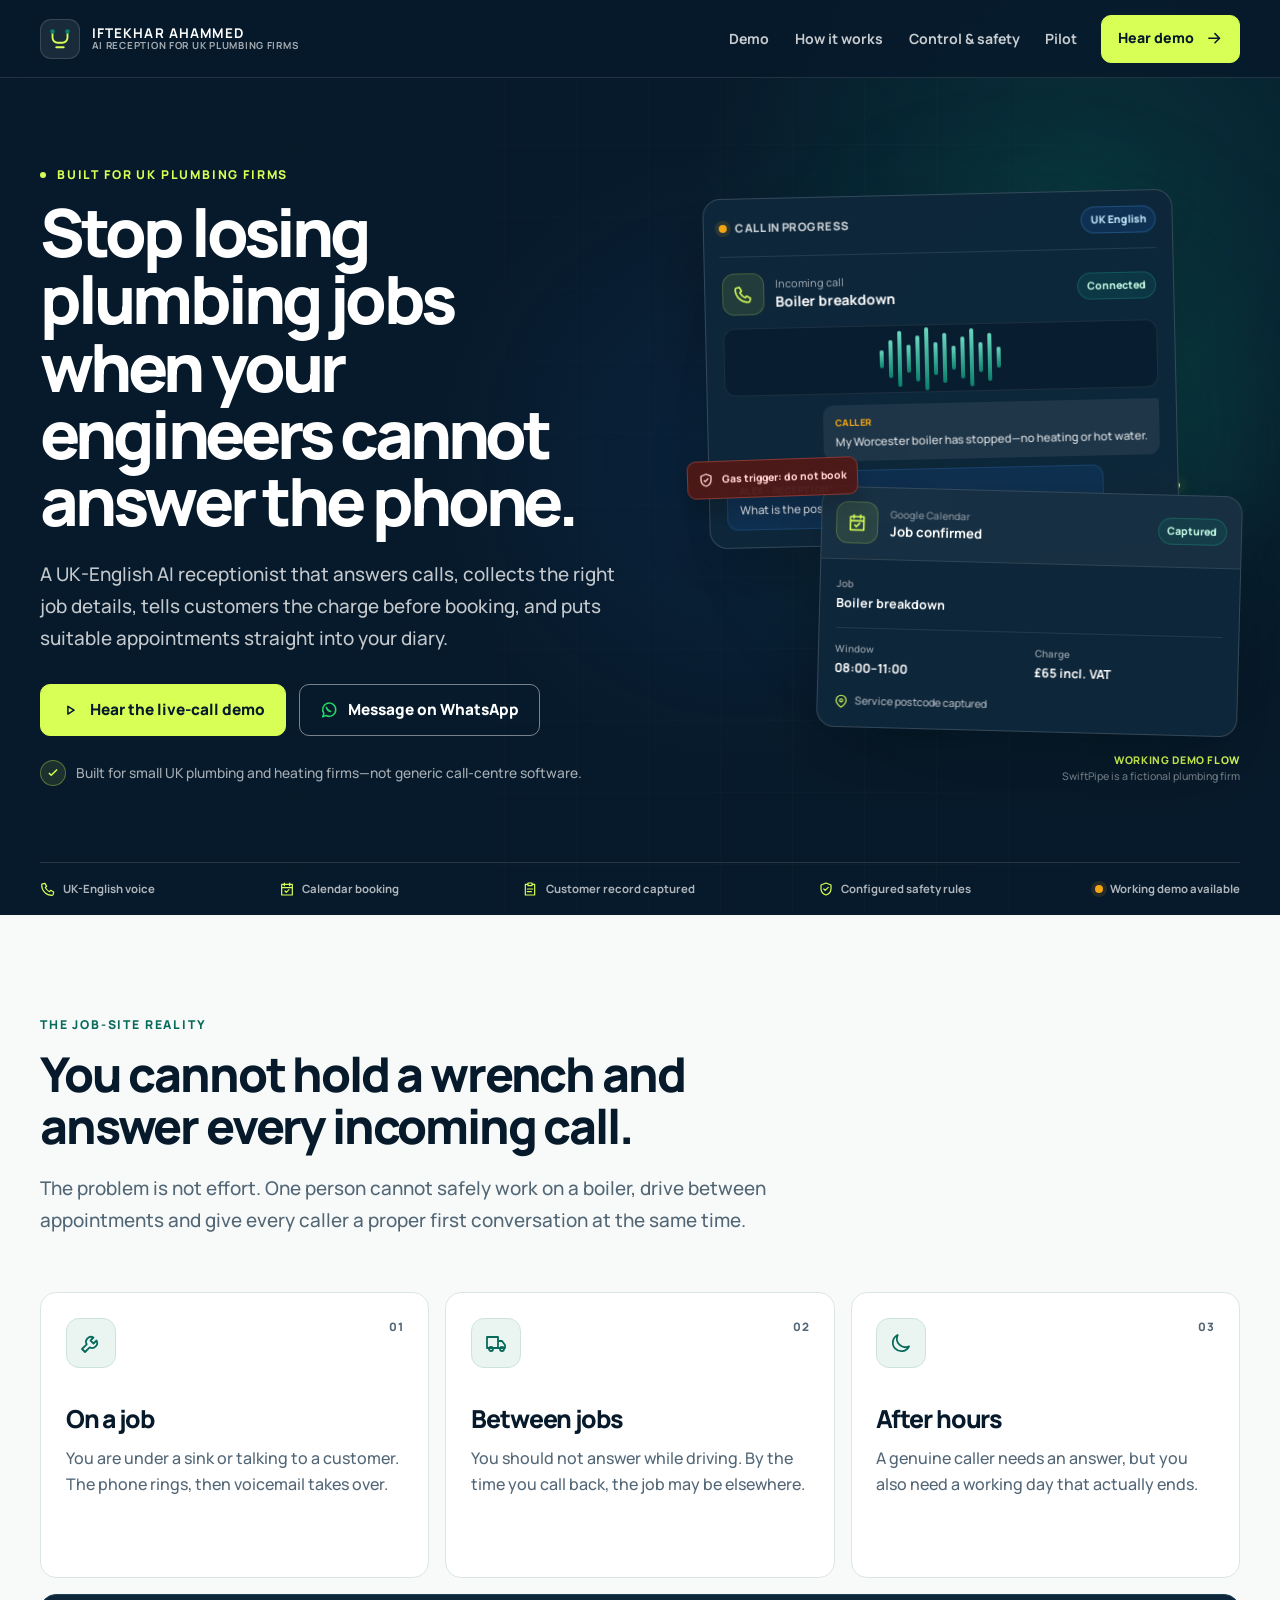
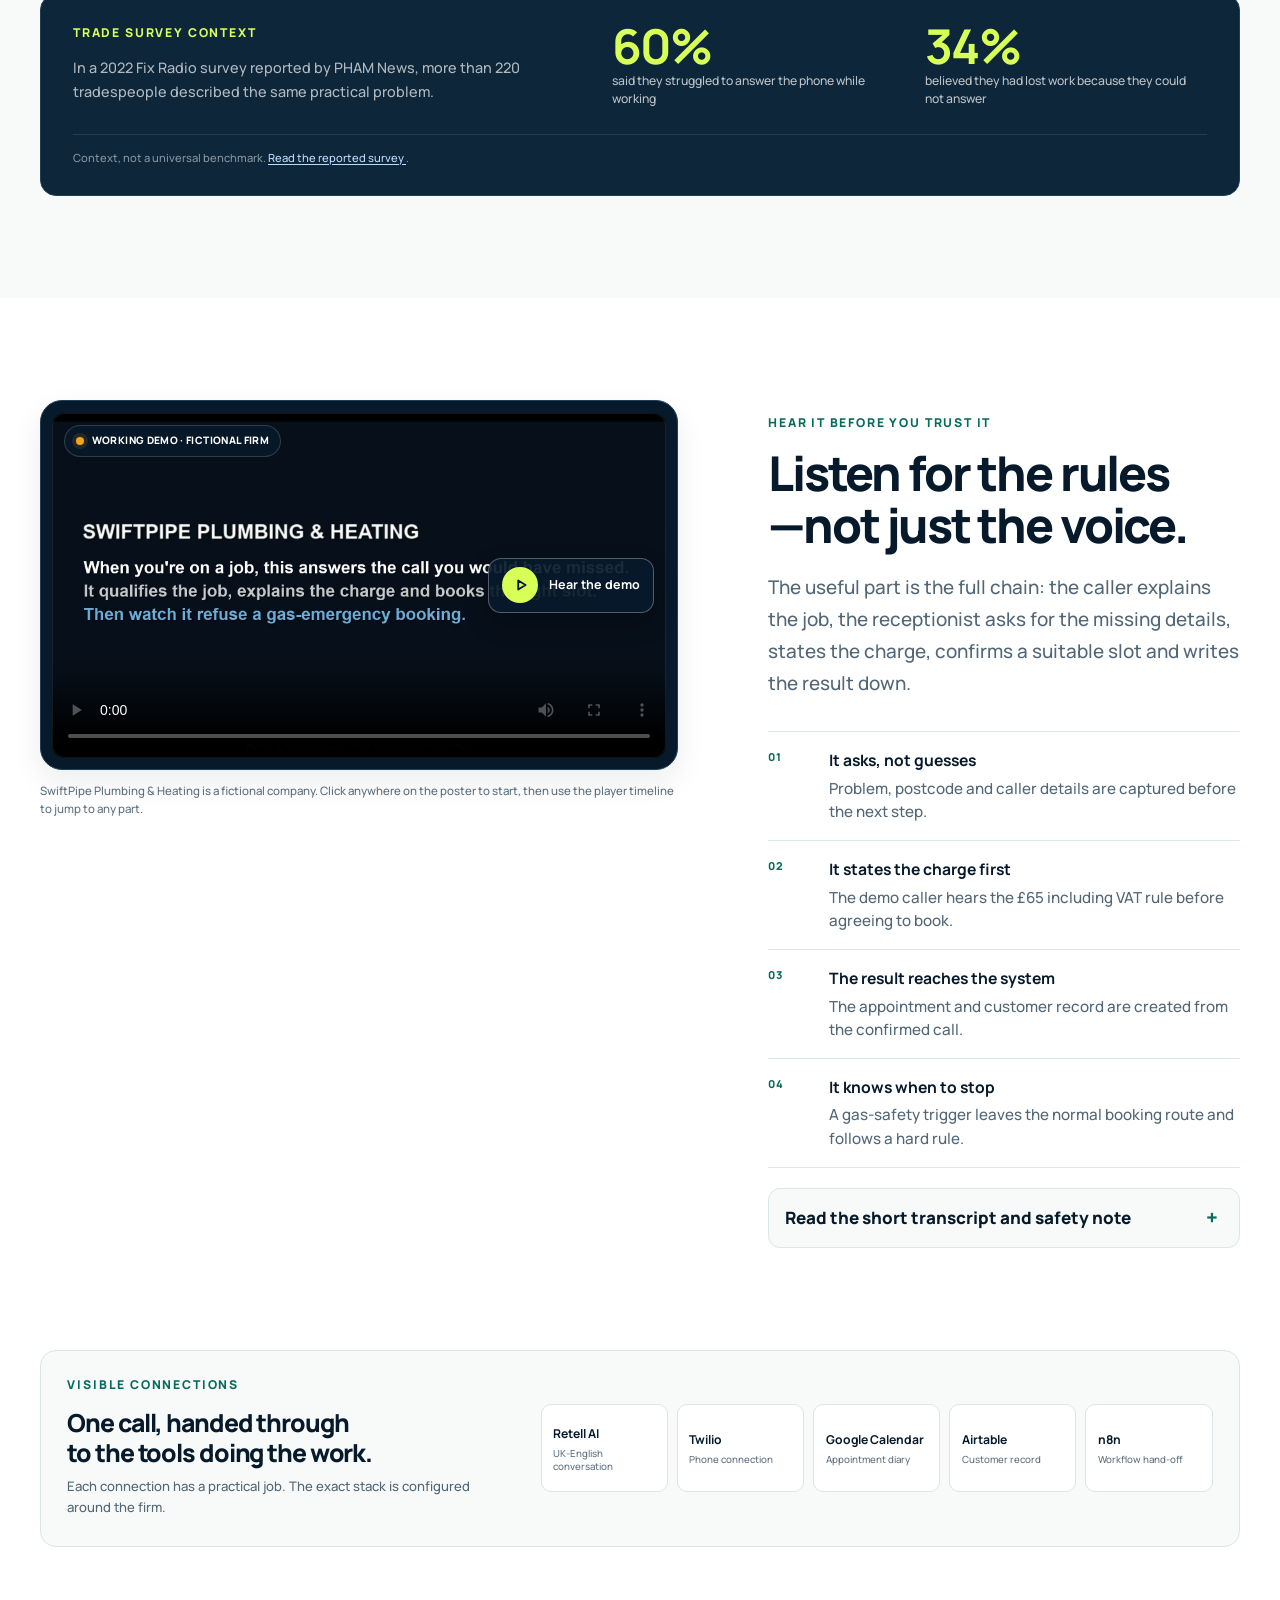
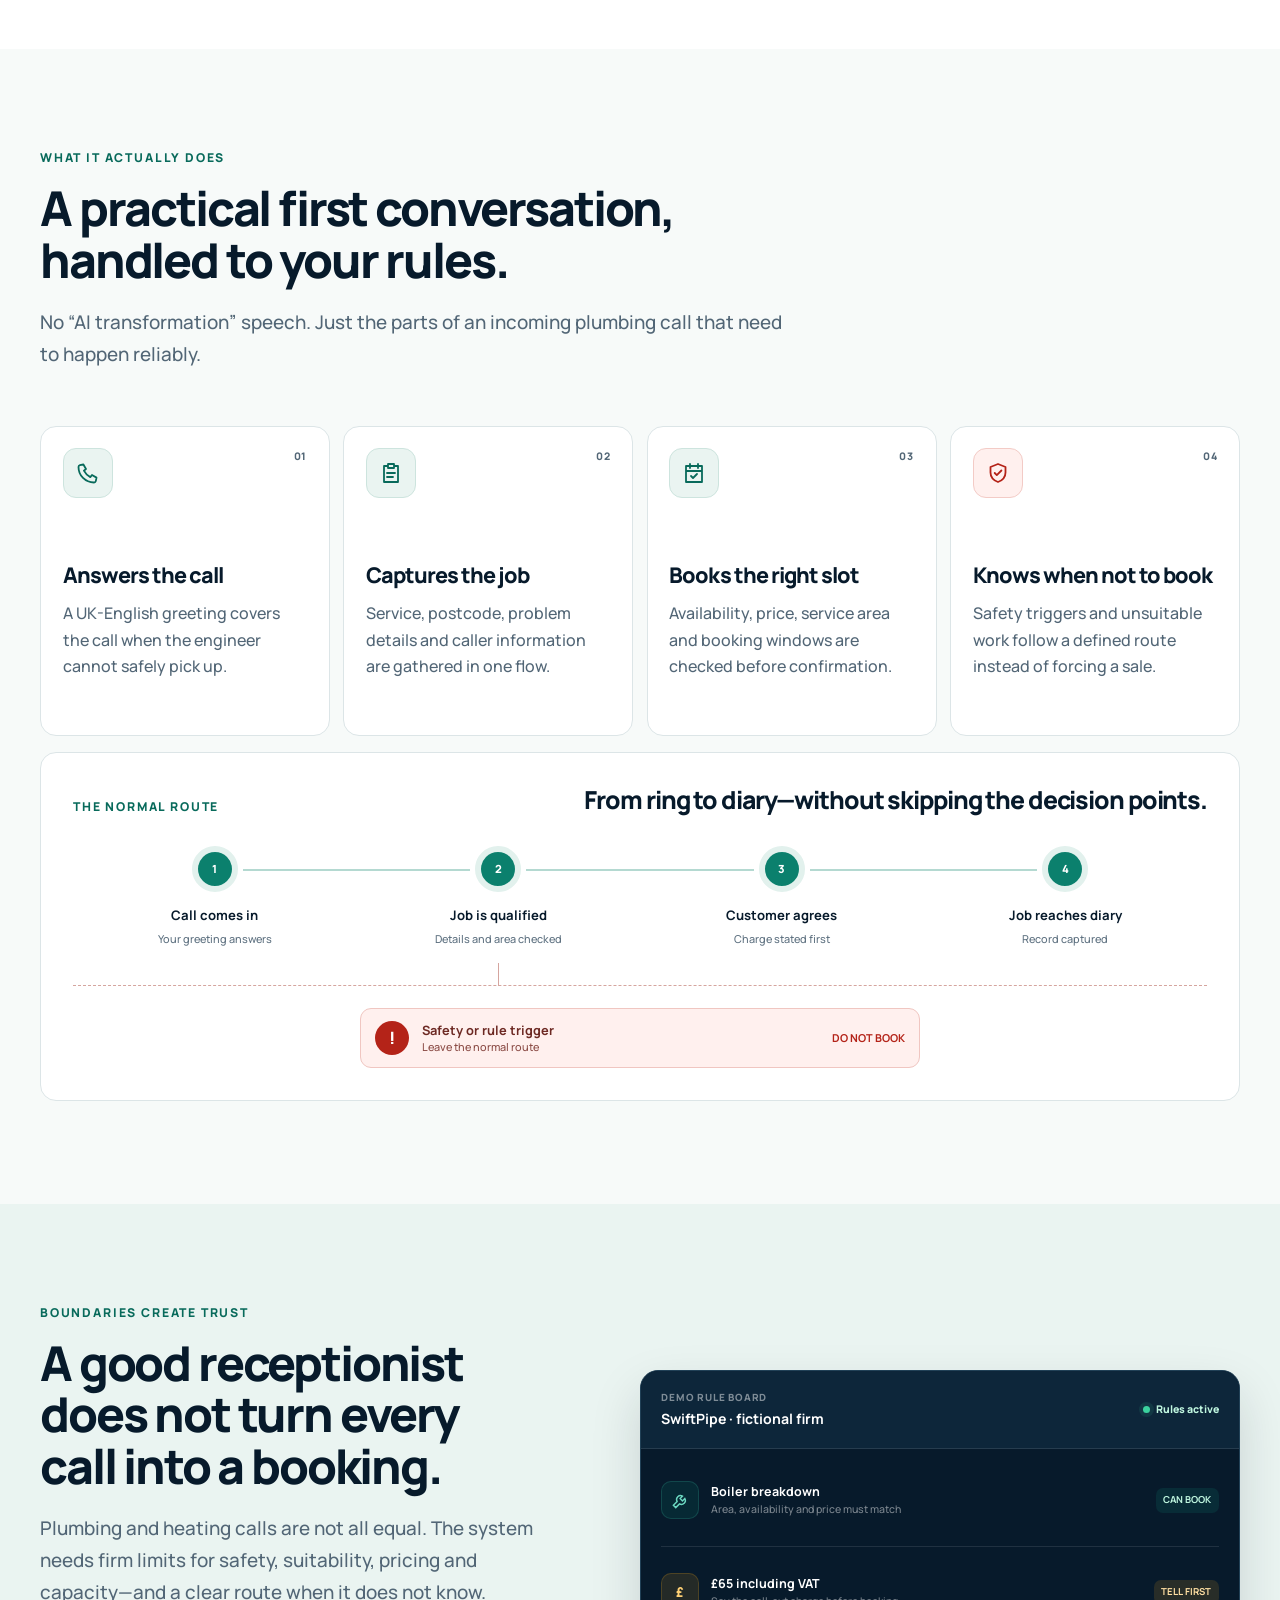
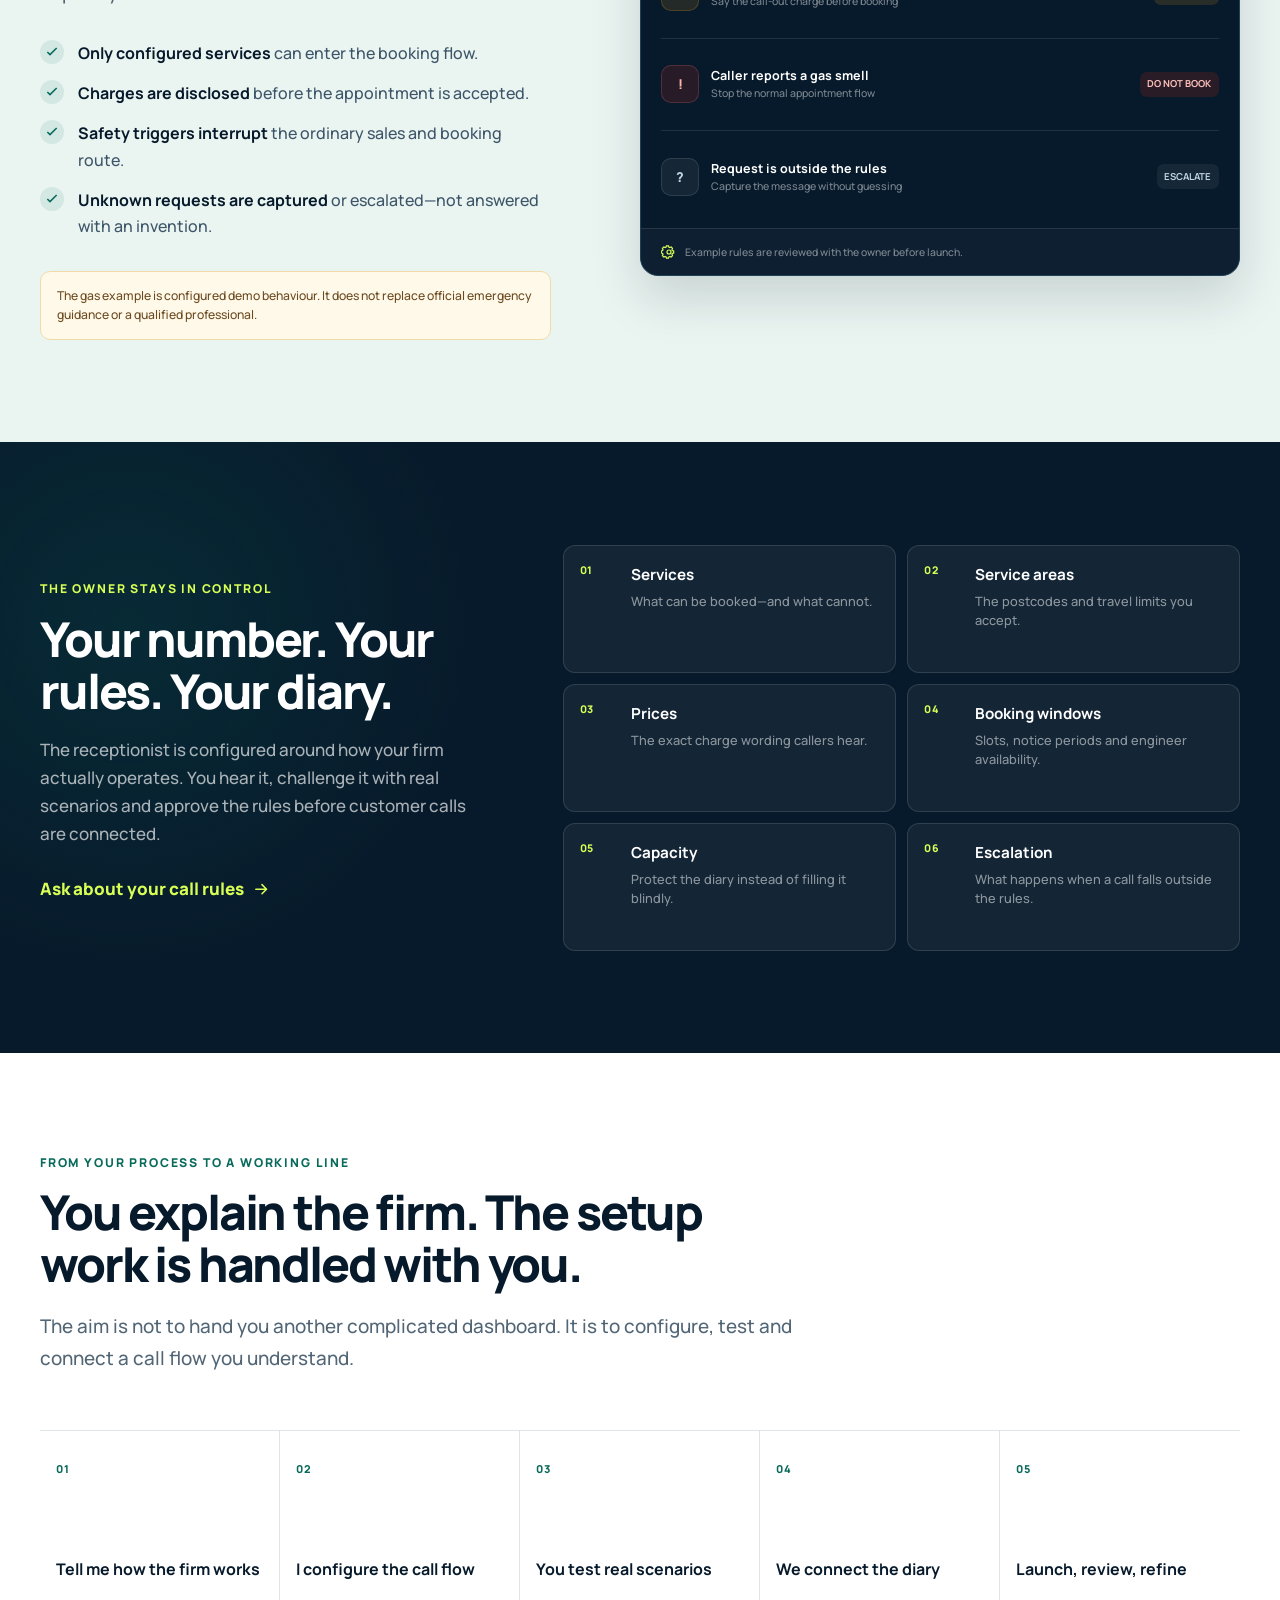
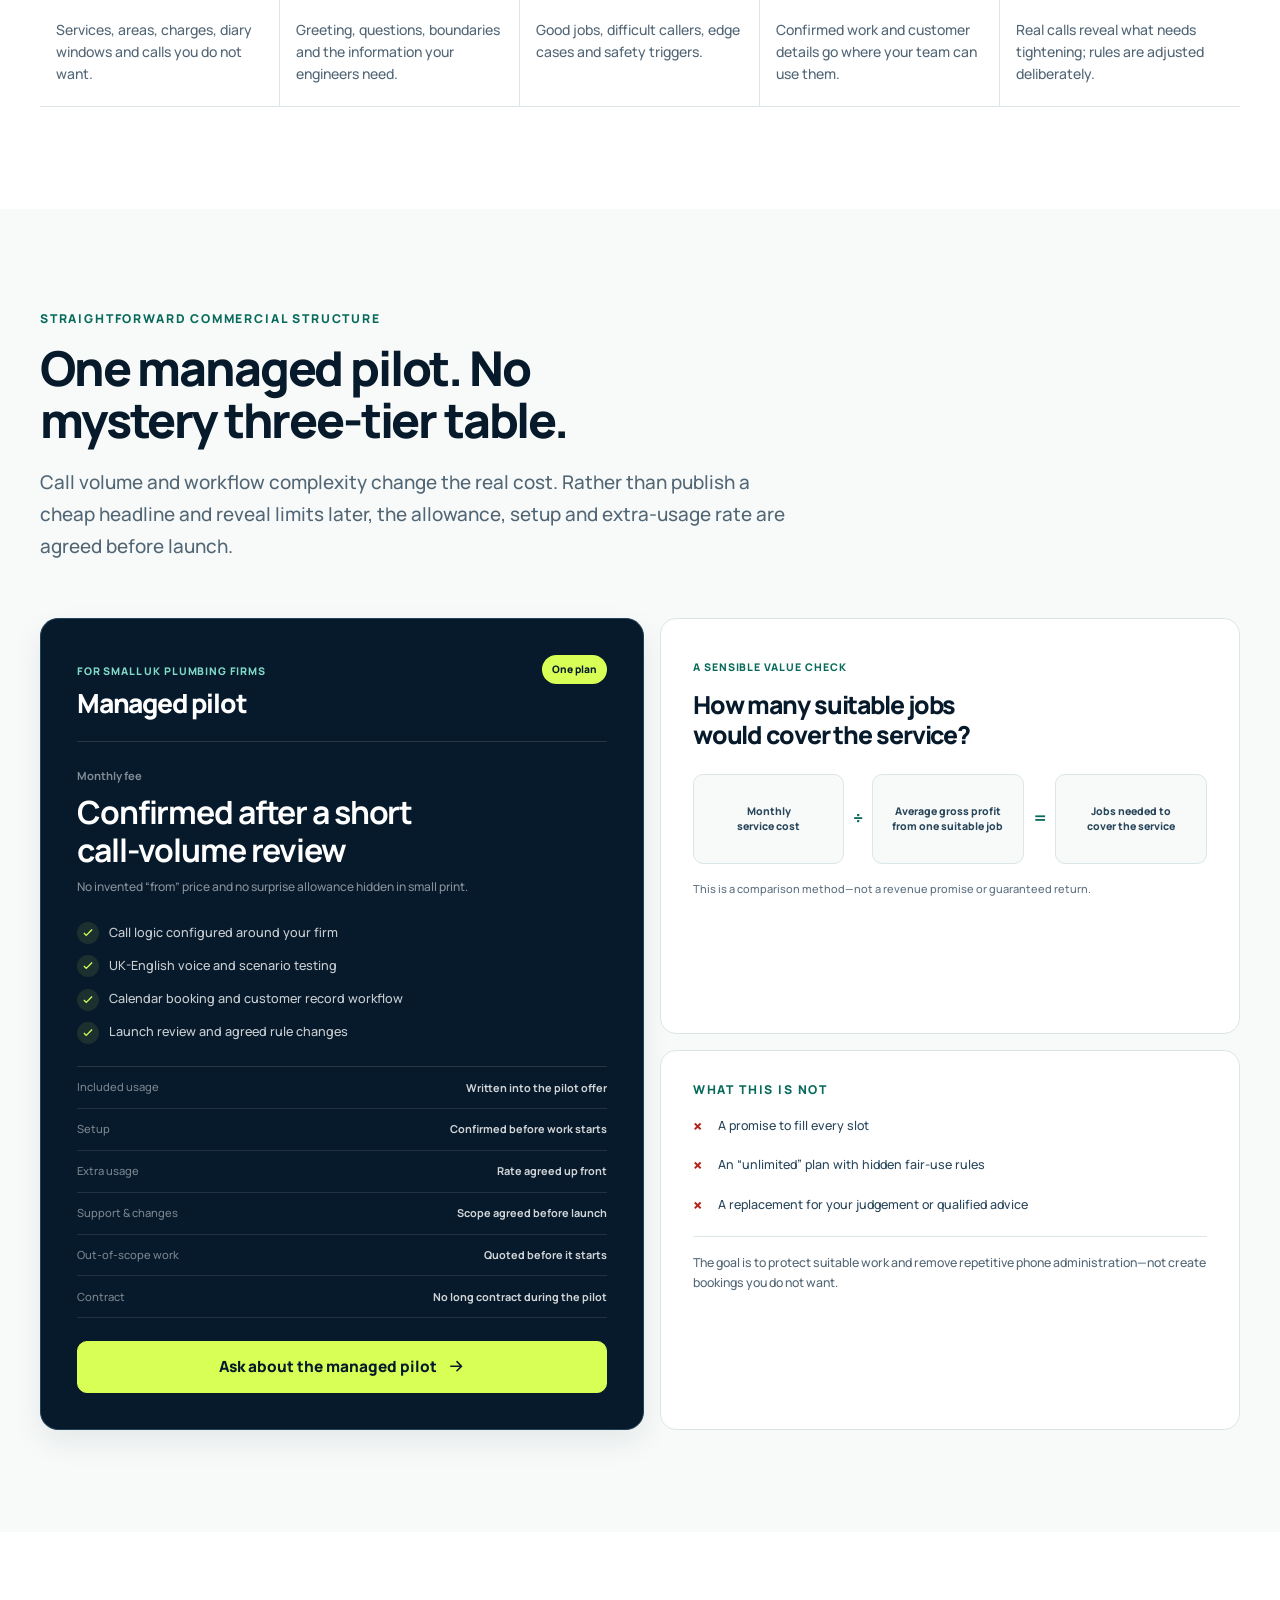
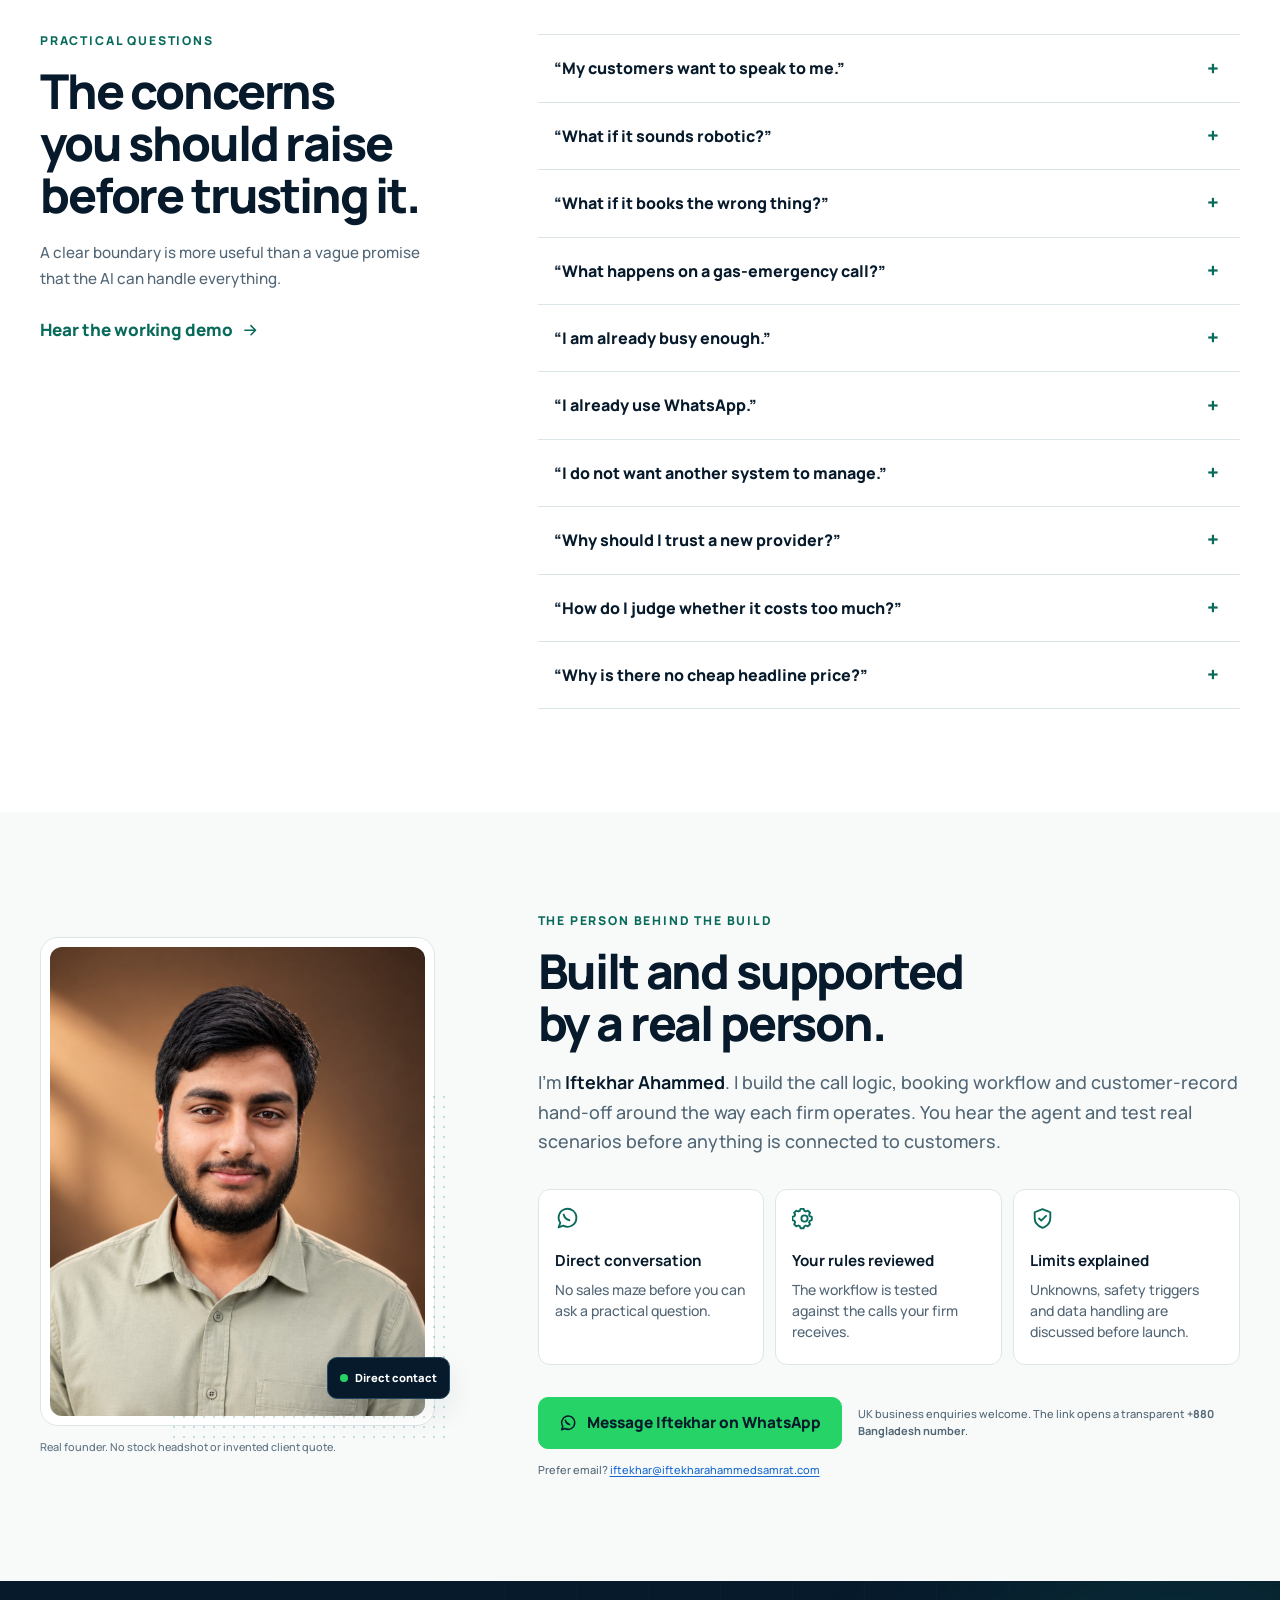
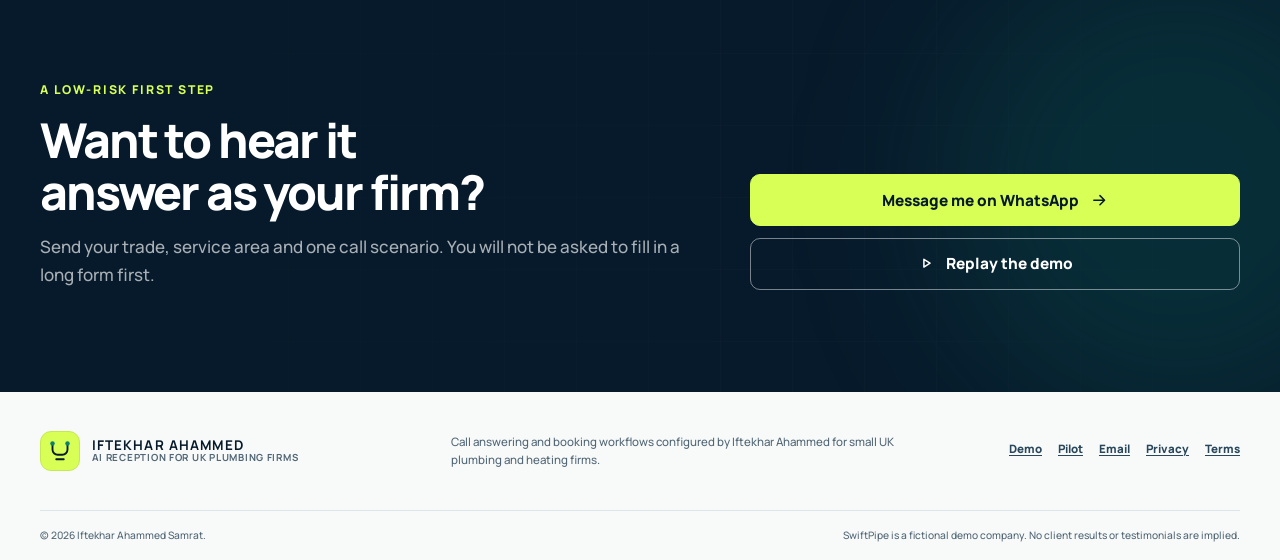
==== commit 994cf965: "Update email and privacy policy" ====
--- a/index.html
+++ b/index.html
@@ -830,7 +830,7 @@
                 Message Iftekhar on WhatsApp
               </a>
               <p>UK business enquiries welcome. The link opens a transparent <strong>+880 Bangladesh number</strong>.</p>
-              <p data-email-row>Prefer email? <a href="mailto:iftekharahammedsamrat2@gmail.com" data-email-link data-email-popup data-event="founder_email" aria-haspopup="dialog" aria-controls="email-modal">iftekharahammedsamrat2@gmail.com</a></p>
+              <p data-email-row>Prefer email? <a href="mailto:iftekhar@iftekharahammedsamrat.com" data-email-link data-email-popup data-event="founder_email" aria-haspopup="dialog" aria-controls="email-modal">iftekhar@iftekharahammedsamrat.com</a></p>
             </div>
           </div>
         </div>
@@ -882,7 +882,7 @@
         <nav aria-label="Footer navigation">
           <a href="#demo">Demo</a>
           <a href="#pilot">Pilot</a>
-          <a href="mailto:iftekharahammedsamrat2@gmail.com" data-email-popup data-event="footer_email" aria-haspopup="dialog" aria-controls="email-modal">Email</a>
+          <a href="mailto:iftekhar@iftekharahammedsamrat.com" data-email-popup data-event="footer_email" aria-haspopup="dialog" aria-controls="email-modal">Email</a>
           <a href="privacy.html">Privacy</a>
           <a href="terms.html">Terms</a>
         </nav>
@@ -919,7 +919,7 @@
         <p id="email-dialog-description">Use the copy button, or open your default email application.</p>
 
         <div class="email-copy-box">
-          <span data-email-value>iftekharahammedsamrat2@gmail.com</span>
+          <span data-email-value>iftekhar@iftekharahammedsamrat.com</span>
           <button class="email-copy-button" type="button" data-copy-email data-event="email_copy">
             <svg aria-hidden="true" viewBox="0 0 24 24">
               <rect x="8" y="8" width="11" height="11" rx="2" />
@@ -930,7 +930,7 @@
         </div>
 
         <p class="email-copy-status" aria-live="polite" data-copy-status></p>
-        <a class="button button--teal button--full" href="mailto:iftekharahammedsamrat2@gmail.com" data-email-mailto data-event="email_app">
+        <a class="button button--teal button--full" href="mailto:iftekhar@iftekharahammedsamrat.com" data-email-mailto data-event="email_app">
           Open email app
           <svg aria-hidden="true"><use href="#icon-arrow"></use></svg>
         </a>
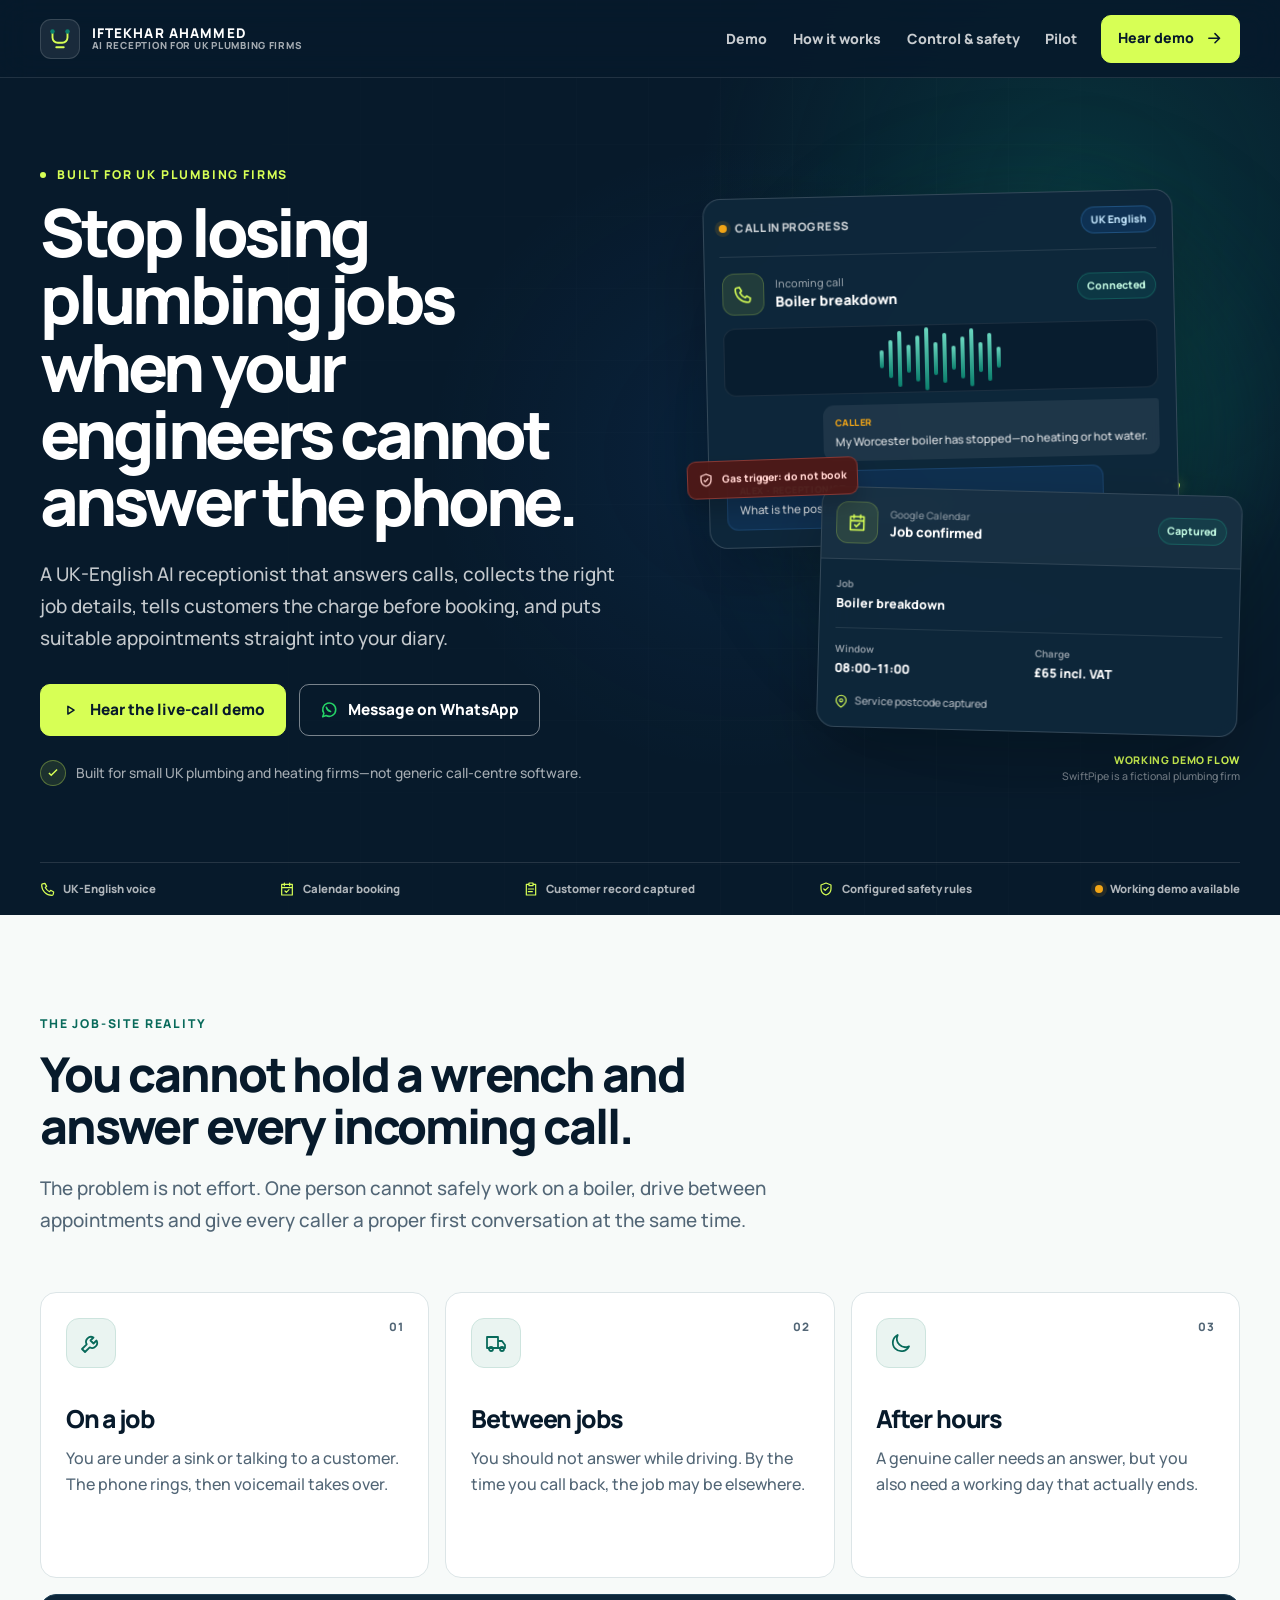
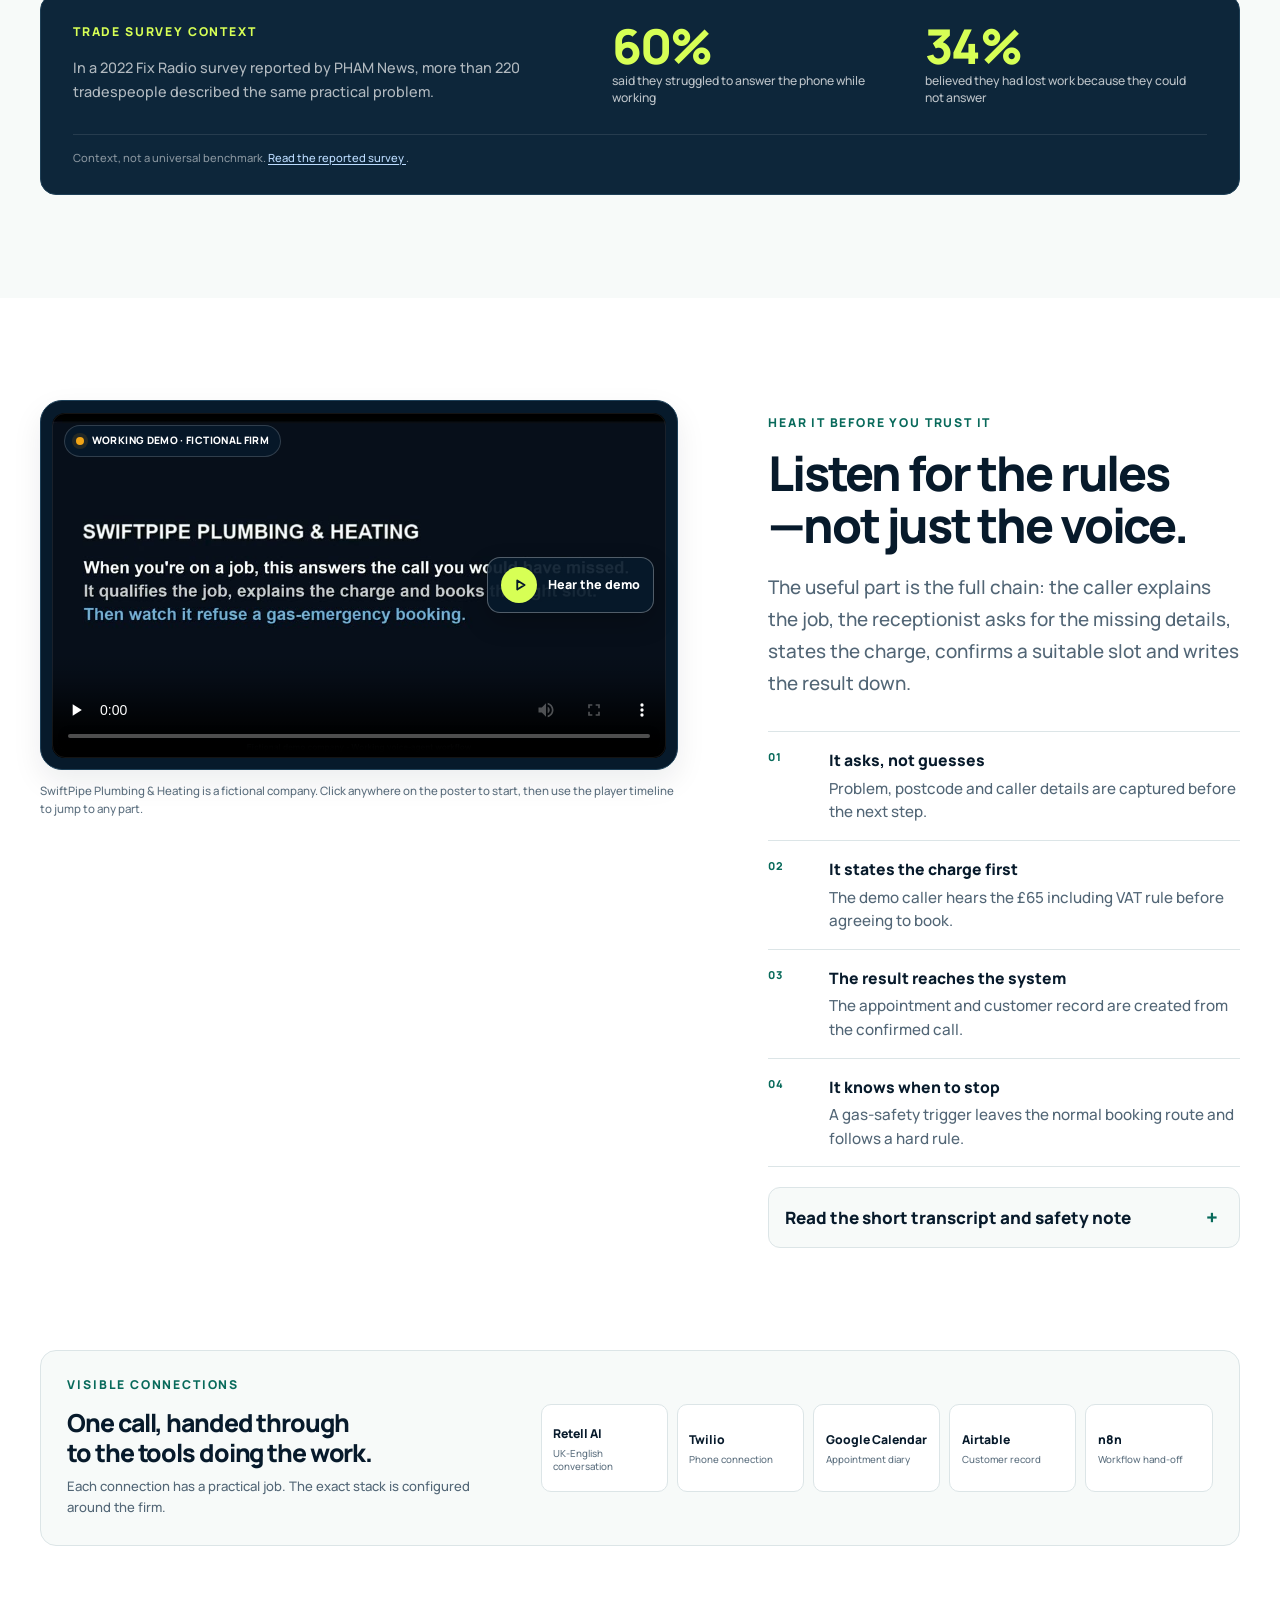
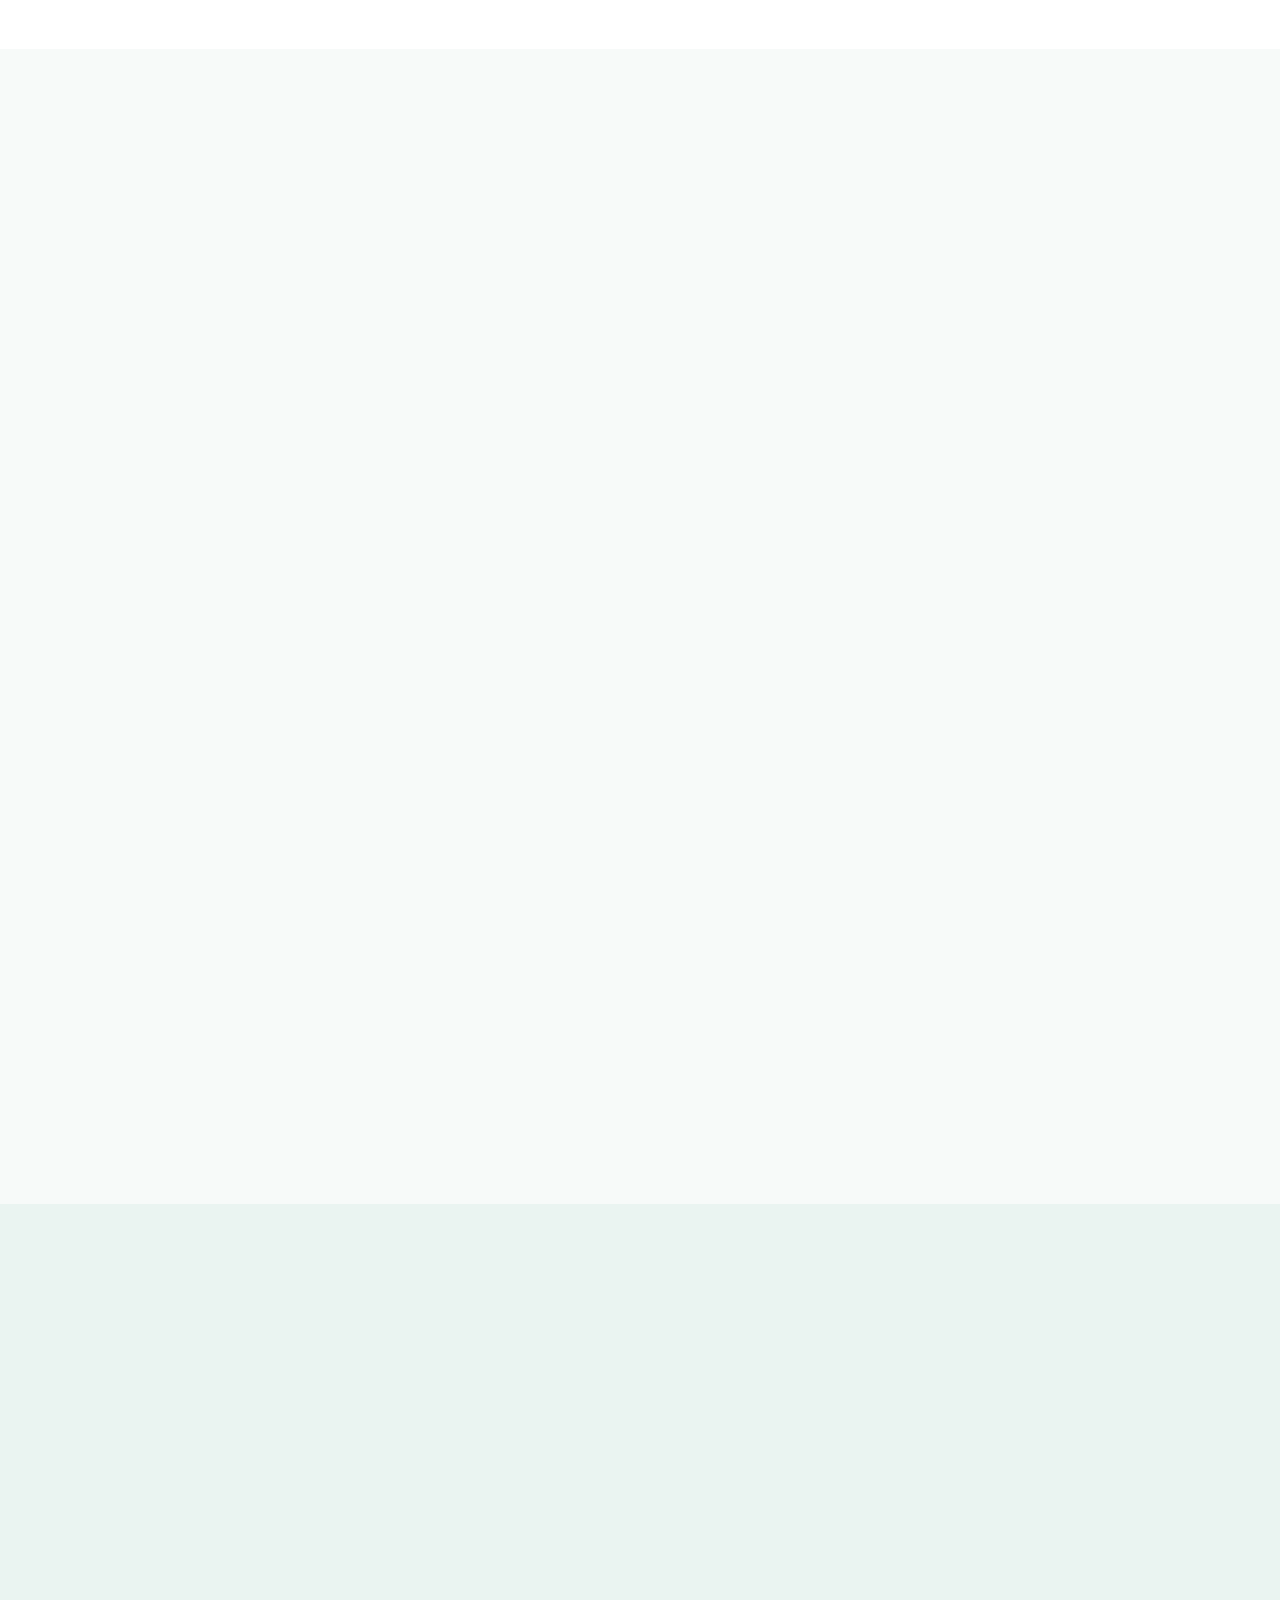
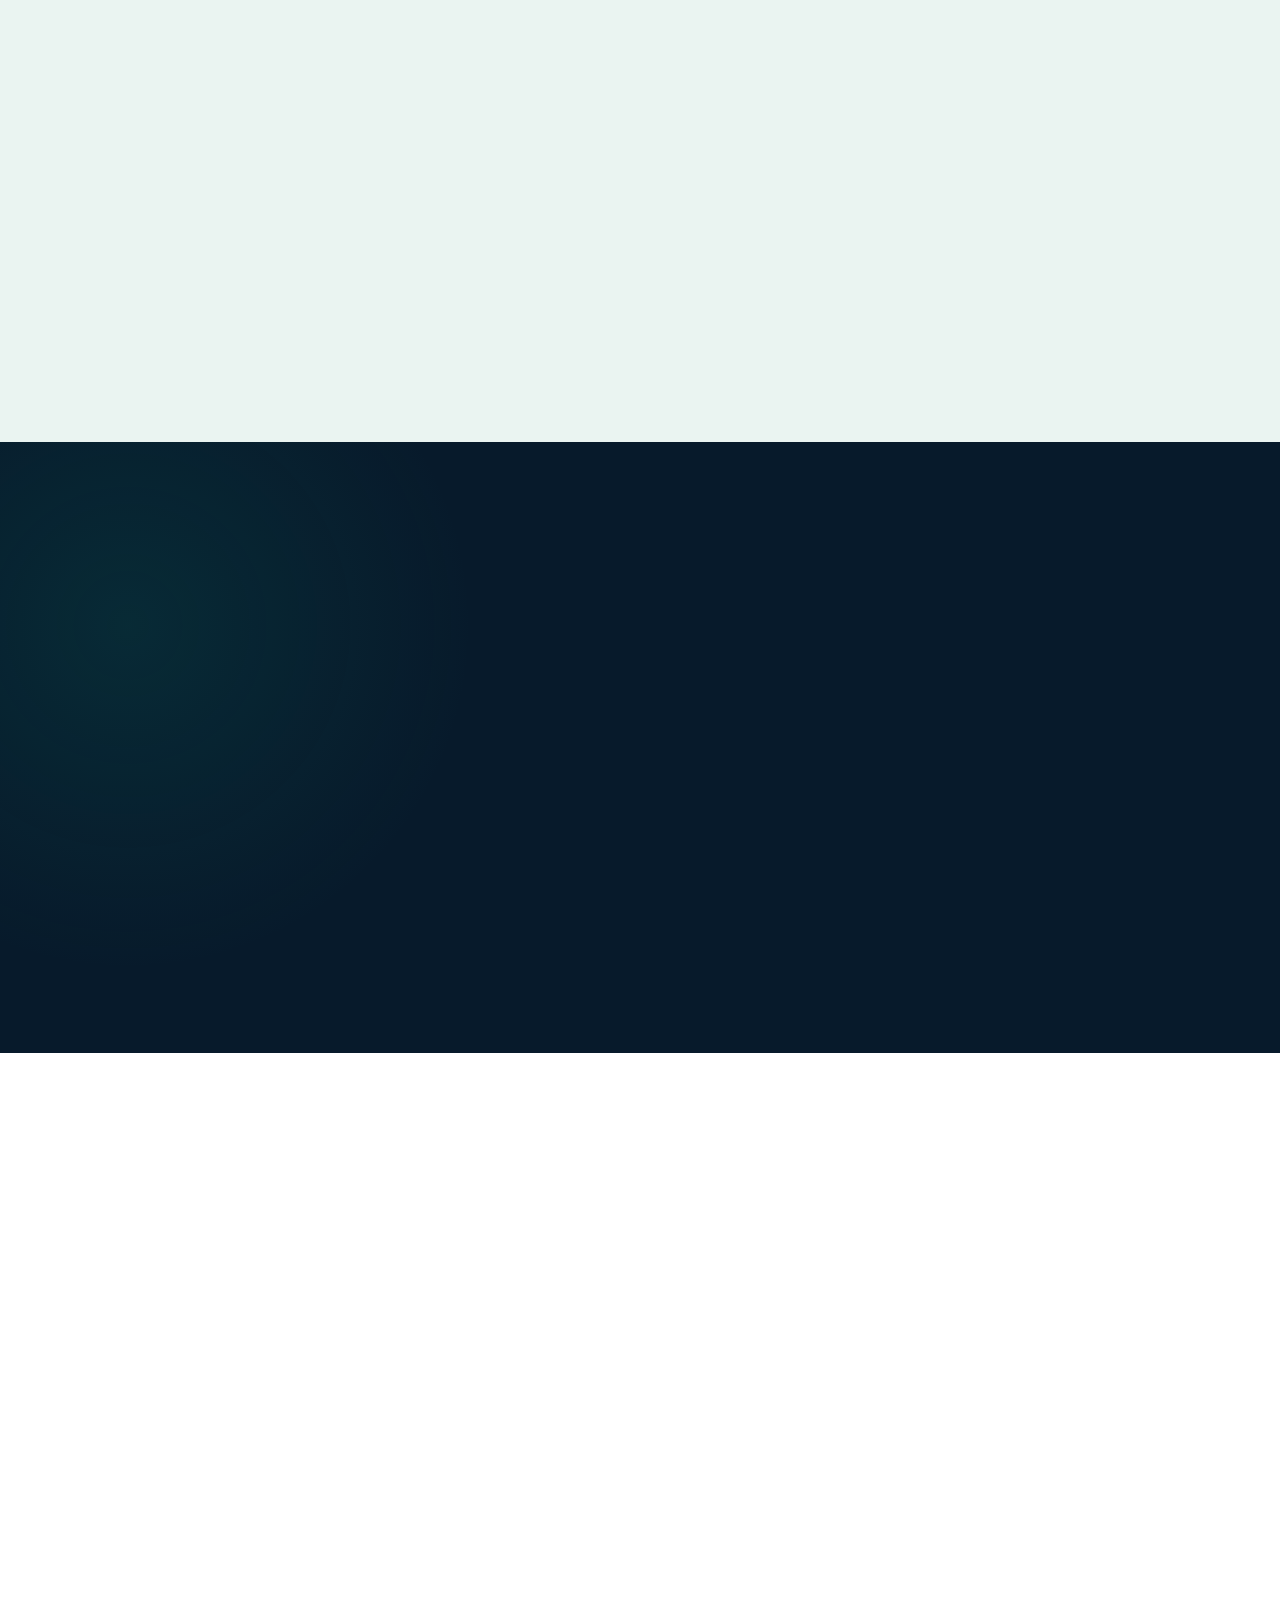
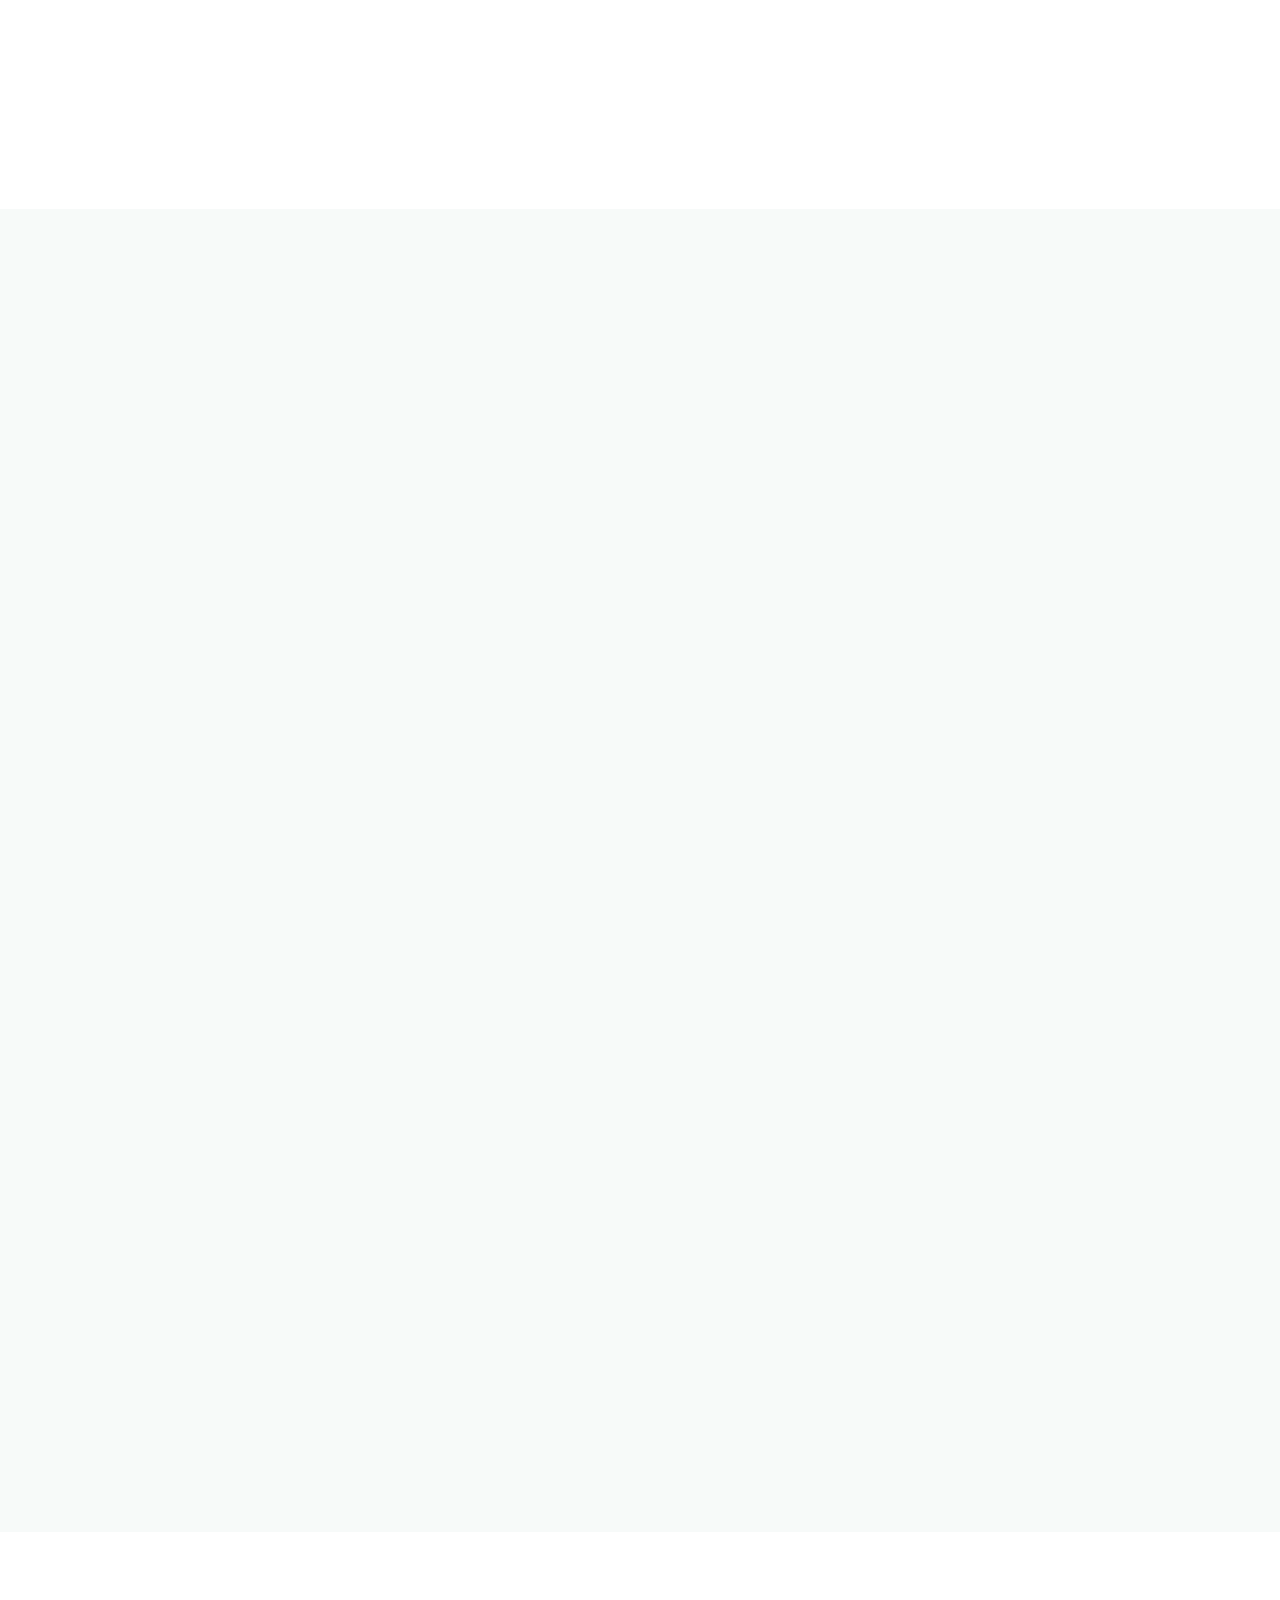
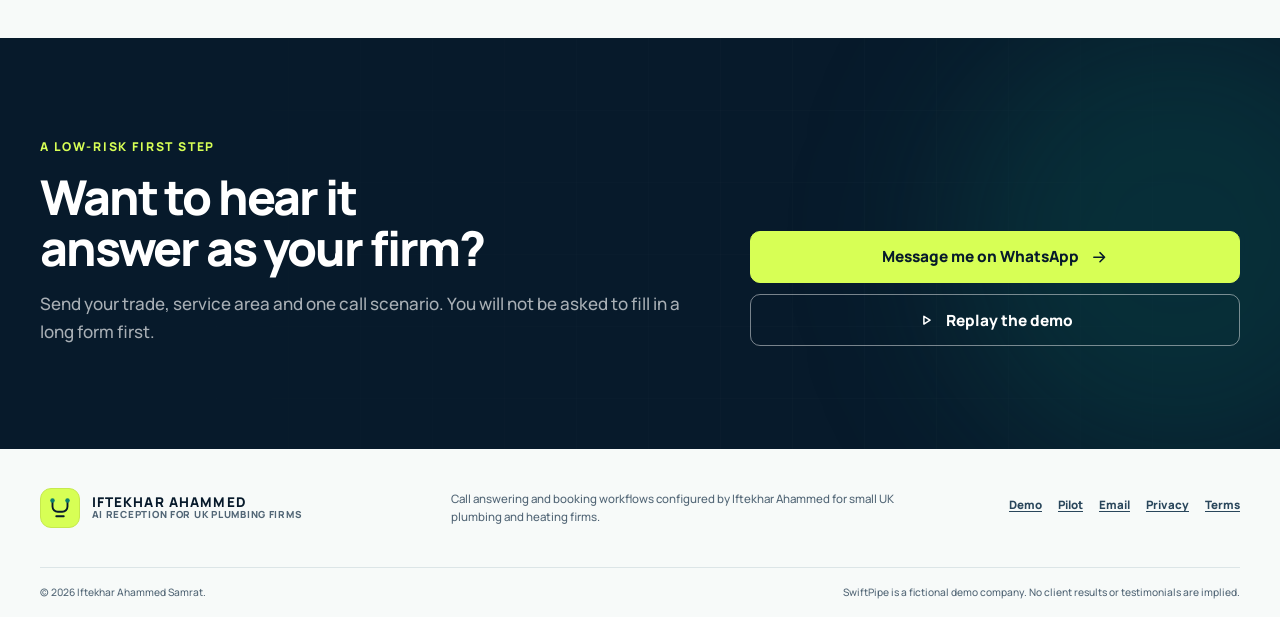
==== commit 206647cf: "Performance optimization Performance optimization, LinkedIn, email popup, privacy update" ====
--- a/index.html
+++ b/index.html
@@ -23,6 +23,8 @@
     <meta property="og:image" content="https://iftekharahammedsamrat.com/assets/swiftpipe-short-final-poster.jpg" />
 
     <link rel="icon" href="favicon.svg" type="image/svg+xml" />
+    <link rel="preload" href="styles.css" as="style" />
+    <link rel="preload" href="assets/fonts/manrope-800.ttf" as="font" type="font/ttf" crossorigin />
     <link rel="stylesheet" href="styles.css" />
     <script src="site-config.js" defer></script>
     <script src="script.js" defer></script>
@@ -390,8 +392,9 @@
                 id="demo-video"
                 controls
                 playsinline
-                preload="metadata"
+                preload="none"
                 poster="assets/swiftpipe-short-final-poster.jpg"
+                loading="lazy"
                 aria-describedby="demo-video-description"
               >
                 <source src="assets/swiftpipe-short-final.mp4" type="video/mp4" />
@@ -831,6 +834,16 @@
               </a>
               <p>UK business enquiries welcome. The link opens a transparent <strong>+880 Bangladesh number</strong>.</p>
               <p data-email-row>Prefer email? <a href="mailto:iftekhar@iftekharahammedsamrat.com" data-email-link data-email-popup data-event="founder_email" aria-haspopup="dialog" aria-controls="email-modal">iftekhar@iftekharahammedsamrat.com</a></p>
+              <p class="founder-social">
+                <a href="https://www.linkedin.com/in/iftekharahammedsamrat/" target="_blank" rel="noopener" data-event="founder_linkedin">
+                  <svg aria-hidden="true" viewBox="0 0 24 24">
+                    <path d="M16 8a6 6 0 0 1 6 6v7h-4v-7a2 2 0 0 0-2-2 2 2 0 0 0-2 2v7h-4v-7a6 6 0 0 1 6-6Z" />
+                    <rect x="2" y="9" width="4" height="12" />
+                    <circle cx="4" cy="4" r="2" />
+                  </svg>
+                  LinkedIn profile
+                </a>
+              </p>
             </div>
           </div>
         </div>
--- a/styles.css
+++ b/styles.css
@@ -1,11 +1,4 @@
-@font-face {
-  font-family: "Manrope";
-  src: url("assets/fonts/manrope-400.ttf") format("truetype");
-  font-style: normal;
-  font-weight: 400;
-  font-display: swap;
-}
-
+/* Font weight 400 consolidated into 500 for performance */
 @font-face {
   font-family: "Manrope";
   src: url("assets/fonts/manrope-500.ttf") format("truetype");
@@ -14,21 +7,8 @@
   font-display: swap;
 }
 
-@font-face {
-  font-family: "Manrope";
-  src: url("assets/fonts/manrope-600.ttf") format("truetype");
-  font-style: normal;
-  font-weight: 600;
-  font-display: swap;
-}
-
-@font-face {
-  font-family: "Manrope";
-  src: url("assets/fonts/manrope-700.ttf") format("truetype");
-  font-style: normal;
-  font-weight: 700;
-  font-display: swap;
-}
+/* Font weight 600 consolidated into 800 for performance */
+/* Font weight 700 consolidated into 800 for performance */
 
 @font-face {
   font-family: "Manrope";
@@ -201,6 +181,8 @@
 
 .section {
   padding-block: var(--section-space);
+  content-visibility: auto;
+  contain-intrinsic-size: auto 800px;
 }
 
 .visually-hidden {
@@ -470,7 +452,7 @@
 .brand-copy span {
   color: rgba(255, 255, 255, 0.64);
   font-size: 0.61rem;
-  font-weight: 700;
+  font-weight: 800;
   letter-spacing: 0.075em;
 }
 
@@ -487,7 +469,7 @@
   padding-block: 0.82rem;
   color: rgba(255, 255, 255, 0.78);
   font-size: 0.88rem;
-  font-weight: 700;
+  font-weight: 800;
   text-decoration: none;
 }
 
@@ -945,7 +927,7 @@
 .booking-split span {
   color: rgba(255, 255, 255, 0.48);
   font-size: 0.62rem;
-  font-weight: 700;
+  font-weight: 800;
 }
 
 .booking-body strong,
@@ -1050,7 +1032,7 @@
   gap: 0.45rem;
   color: rgba(255, 255, 255, 0.68);
   font-size: 0.71rem;
-  font-weight: 700;
+  font-weight: 800;
   white-space: nowrap;
 }
 
@@ -2093,7 +2075,7 @@
 .price-state > span {
   color: rgba(255, 255, 255, 0.5);
   font-size: 0.7rem;
-  font-weight: 700;
+  font-weight: 800;
 }
 
 .price-state > strong {
@@ -2450,6 +2432,35 @@
   flex-basis: 100%;
 }
 
+.founder-social {
+  flex-basis: 100%;
+  margin: 0;
+}
+
+.founder-social a {
+  display: inline-flex;
+  align-items: center;
+  gap: 0.5rem;
+  min-height: 44px;
+  padding: 0.5rem 0.75rem 0.5rem 0;
+  color: var(--blue-link);
+  font-size: 0.875rem;
+  font-weight: 700;
+  text-decoration: none;
+}
+
+.founder-social a:hover {
+  text-decoration: underline;
+  text-underline-offset: 0.2em;
+}
+
+.founder-social svg {
+  width: 20px;
+  height: 20px;
+  fill: currentColor;
+  stroke: none;
+}
+
 .founder-contact > p a {
   color: var(--blue-link);
 }
@@ -2692,7 +2703,7 @@
   padding-left: 0.45rem;
   color: var(--ink-700);
   font-size: 0.8rem;
-  font-weight: 700;
+  font-weight: 800;
   overflow-wrap: anywhere;
 }
 
--- a/styles.css
+++ b/styles.css
@@ -1,11 +1,4 @@
-@font-face {
-  font-family: "Manrope";
-  src: url("assets/fonts/manrope-400.ttf") format("truetype");
-  font-style: normal;
-  font-weight: 400;
-  font-display: swap;
-}
-
+/* Font weight 400 consolidated into 500 for performance */
 @font-face {
   font-family: "Manrope";
   src: url("assets/fonts/manrope-500.ttf") format("truetype");
@@ -14,21 +7,8 @@
   font-display: swap;
 }
 
-@font-face {
-  font-family: "Manrope";
-  src: url("assets/fonts/manrope-600.ttf") format("truetype");
-  font-style: normal;
-  font-weight: 600;
-  font-display: swap;
-}
-
-@font-face {
-  font-family: "Manrope";
-  src: url("assets/fonts/manrope-700.ttf") format("truetype");
-  font-style: normal;
-  font-weight: 700;
-  font-display: swap;
-}
+/* Font weight 600 consolidated into 800 for performance */
+/* Font weight 700 consolidated into 800 for performance */
 
 @font-face {
   font-family: "Manrope";
@@ -201,6 +181,8 @@
 
 .section {
   padding-block: var(--section-space);
+  content-visibility: auto;
+  contain-intrinsic-size: auto 800px;
 }
 
 .visually-hidden {
@@ -470,7 +452,7 @@
 .brand-copy span {
   color: rgba(255, 255, 255, 0.64);
   font-size: 0.61rem;
-  font-weight: 700;
+  font-weight: 800;
   letter-spacing: 0.075em;
 }
 
@@ -487,7 +469,7 @@
   padding-block: 0.82rem;
   color: rgba(255, 255, 255, 0.78);
   font-size: 0.88rem;
-  font-weight: 700;
+  font-weight: 800;
   text-decoration: none;
 }
 
@@ -945,7 +927,7 @@
 .booking-split span {
   color: rgba(255, 255, 255, 0.48);
   font-size: 0.62rem;
-  font-weight: 700;
+  font-weight: 800;
 }
 
 .booking-body strong,
@@ -1050,7 +1032,7 @@
   gap: 0.45rem;
   color: rgba(255, 255, 255, 0.68);
   font-size: 0.71rem;
-  font-weight: 700;
+  font-weight: 800;
   white-space: nowrap;
 }
 
@@ -2093,7 +2075,7 @@
 .price-state > span {
   color: rgba(255, 255, 255, 0.5);
   font-size: 0.7rem;
-  font-weight: 700;
+  font-weight: 800;
 }
 
 .price-state > strong {
@@ -2450,6 +2432,35 @@
   flex-basis: 100%;
 }
 
+.founder-social {
+  flex-basis: 100%;
+  margin: 0;
+}
+
+.founder-social a {
+  display: inline-flex;
+  align-items: center;
+  gap: 0.5rem;
+  min-height: 44px;
+  padding: 0.5rem 0.75rem 0.5rem 0;
+  color: var(--blue-link);
+  font-size: 0.875rem;
+  font-weight: 700;
+  text-decoration: none;
+}
+
+.founder-social a:hover {
+  text-decoration: underline;
+  text-underline-offset: 0.2em;
+}
+
+.founder-social svg {
+  width: 20px;
+  height: 20px;
+  fill: currentColor;
+  stroke: none;
+}
+
 .founder-contact > p a {
   color: var(--blue-link);
 }
@@ -2692,7 +2703,7 @@
   padding-left: 0.45rem;
   color: var(--ink-700);
   font-size: 0.8rem;
-  font-weight: 700;
+  font-weight: 800;
   overflow-wrap: anywhere;
 }
 
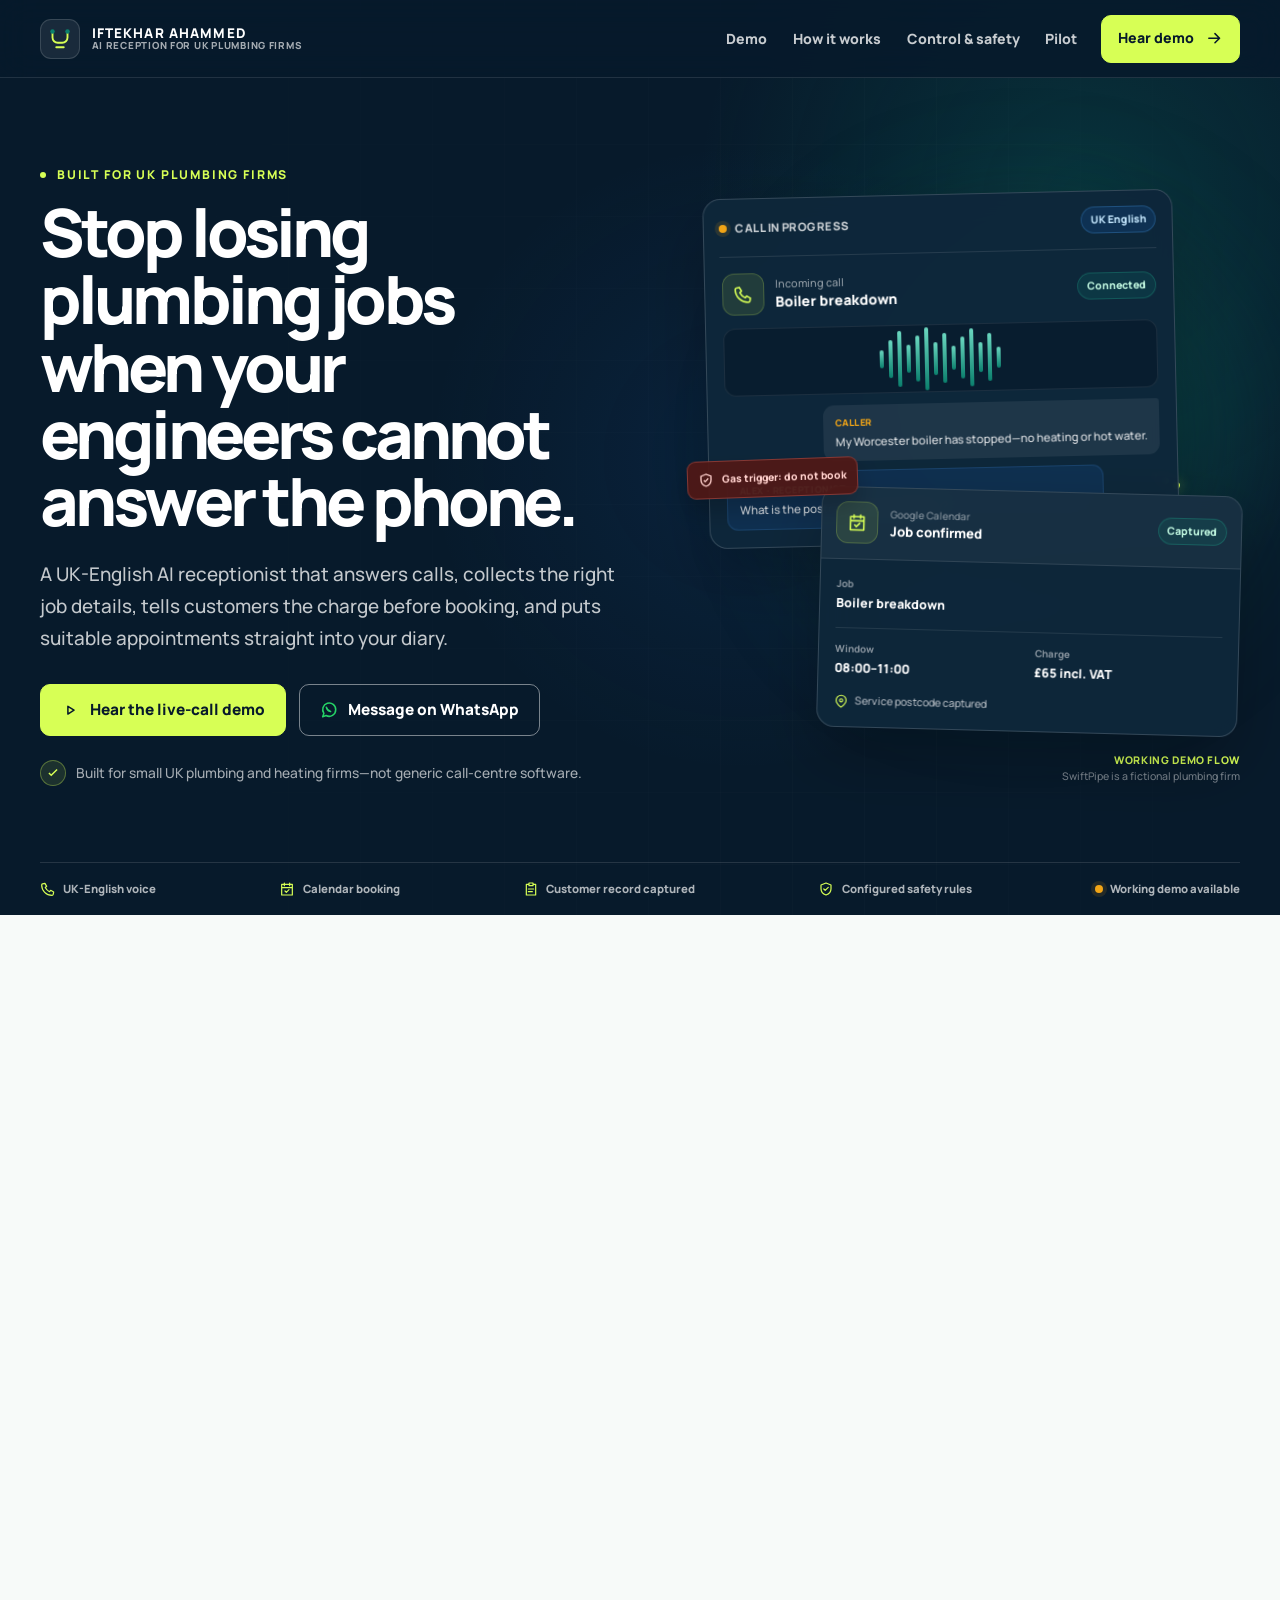
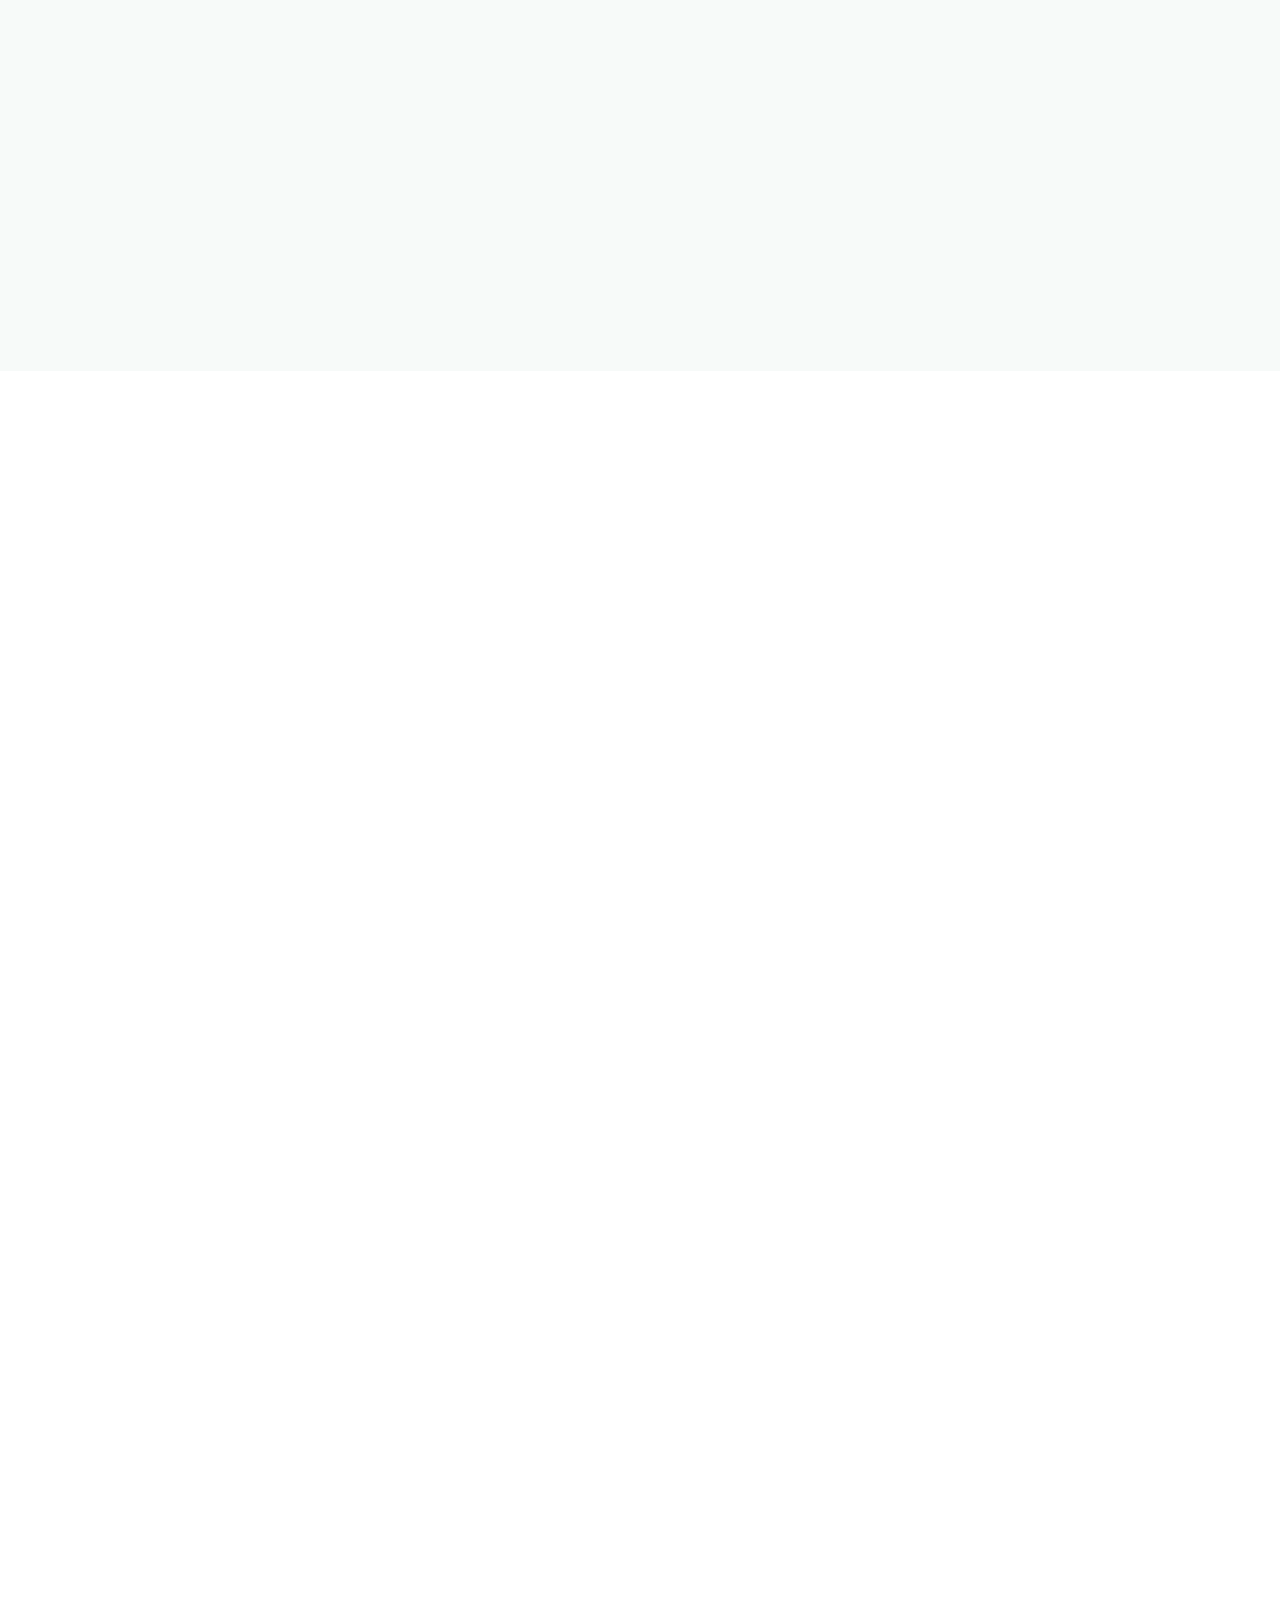
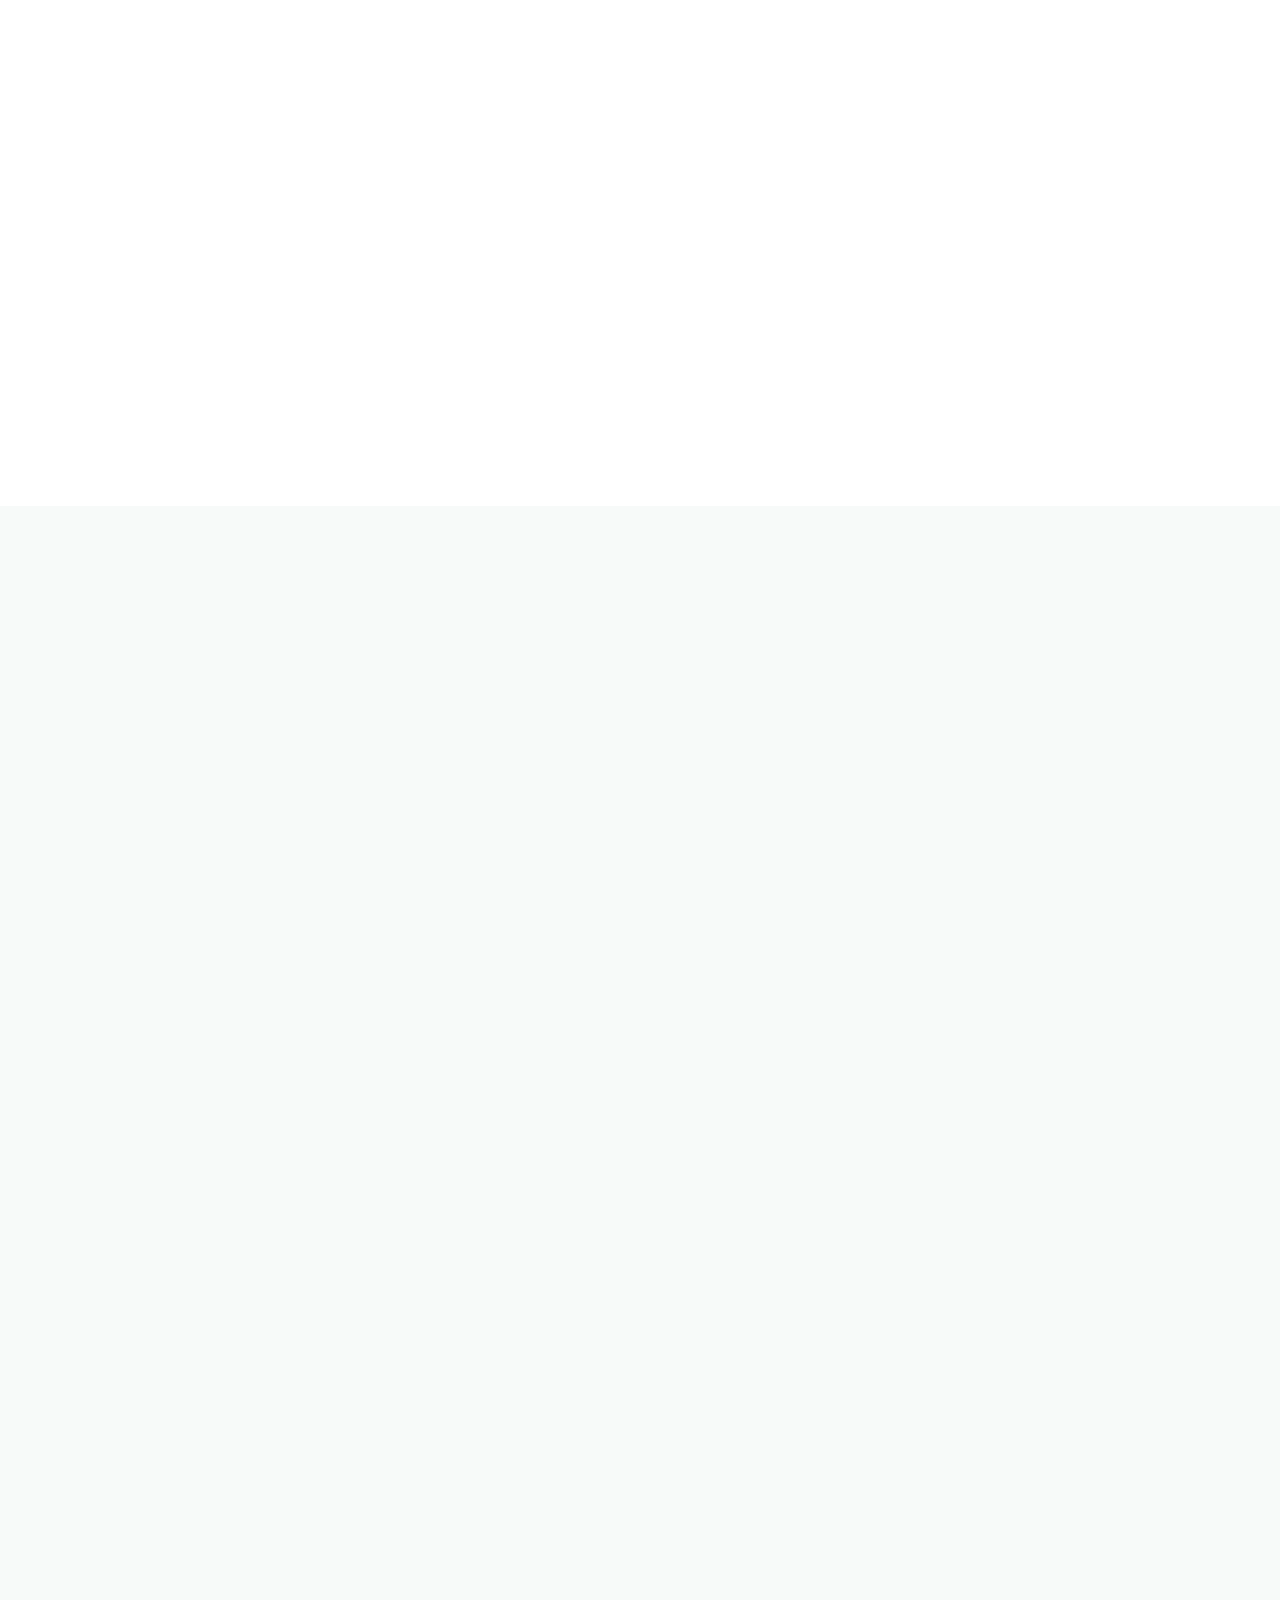
==== commit b7d3e651: "Add files via upload" ====
--- a/index.html
+++ b/index.html
@@ -10,6 +10,7 @@
     />
     <meta name="theme-color" content="#071A2B" />
     <meta name="color-scheme" content="light" />
+    <meta name="robots" content="index, follow, max-snippet:-1, max-image-preview:large, max-video-preview:-1" />
     <link rel="canonical" href="https://iftekharahammedsamrat.com/" />
     <meta property="og:type" content="website" />
     <meta property="og:locale" content="en_GB" />
@@ -32,20 +33,139 @@
     <script type="application/ld+json">
       {
         "@context": "https://schema.org",
-        "@type": "Service",
-        "name": "AI Voice Receptionist for UK Plumbing and Heating Firms",
-        "description": "A managed AI call-answering, job-qualification and diary-booking service configured for small UK plumbing and heating firms.",
-        "url": "https://iftekharahammedsamrat.com/",
-        "areaServed": {
-          "@type": "Country",
-          "name": "United Kingdom"
-        },
-        "provider": {
-          "@type": "Person",
-          "name": "Iftekhar Ahammed Samrat",
-          "url": "https://iftekharahammedsamrat.com/"
-        },
-        "serviceType": "AI voice receptionist configuration and support"
+        "@graph": [
+          {
+            "@type": "Person",
+            "@id": "https://iftekharahammedsamrat.com/#iftekhar",
+            "name": "Iftekhar Ahammed Samrat",
+            "alternateName": "Iftekhar Ahammed",
+            "url": "https://iftekharahammedsamrat.com/",
+            "image": "https://iftekharahammedsamrat.com/assets/iftekhar-founder.jpg",
+            "jobTitle": "Founder",
+            "email": "iftekhar@iftekharahammedsamrat.com",
+            "sameAs": ["https://github.com/iftekharahammedsamrat"],
+            "knowsAbout": [
+              "AI voice receptionists",
+              "Call answering and job qualification",
+              "Appointment booking",
+              "UK plumbing and heating firms"
+            ]
+          },
+          {
+            "@type": "WebSite",
+            "@id": "https://iftekharahammedsamrat.com/#website",
+            "name": "Iftekhar Ahammed — AI Reception for UK Plumbing Firms",
+            "url": "https://iftekharahammedsamrat.com/",
+            "inLanguage": "en-GB",
+            "publisher": { "@id": "https://iftekharahammedsamrat.com/#iftekhar" }
+          },
+          {
+            "@type": "Service",
+            "@id": "https://iftekharahammedsamrat.com/#service",
+            "name": "AI Voice Receptionist for UK Plumbing and Heating Firms",
+            "description": "A managed AI call-answering, job-qualification and diary-booking service configured for small UK plumbing and heating firms.",
+            "url": "https://iftekharahammedsamrat.com/",
+            "serviceType": "AI voice receptionist configuration and support",
+            "areaServed": {
+              "@type": "Country",
+              "name": "United Kingdom"
+            },
+            "audience": {
+              "@type": "BusinessAudience",
+              "name": "Small UK plumbing and heating firms"
+            },
+            "provider": { "@id": "https://iftekharahammedsamrat.com/#iftekhar" }
+          },
+          {
+            "@type": "FAQPage",
+            "@id": "https://iftekharahammedsamrat.com/#faq",
+            "url": "https://iftekharahammedsamrat.com/",
+            "isPartOf": { "@id": "https://iftekharahammedsamrat.com/#website" },
+            "about": { "@id": "https://iftekharahammedsamrat.com/#service" },
+            "mainEntity": [
+              {
+                "@type": "Question",
+                "name": "“My customers want to speak to me.”",
+                "acceptedAnswer": {
+                  "@type": "Answer",
+                  "text": "The receptionist handles the first conversation and sends you the right details. You decide how your firm follows up and which calls should still reach a person."
+                }
+              },
+              {
+                "@type": "Question",
+                "name": "“What if it sounds robotic?”",
+                "acceptedAnswer": {
+                  "@type": "Answer",
+                  "text": "Do not take a copywriter’s word for it. Hear the UK-English demo, then test the configured version with the phrases and scenarios your customers actually use."
+                }
+              },
+              {
+                "@type": "Question",
+                "name": "“What if it books the wrong thing?”",
+                "acceptedAnswer": {
+                  "@type": "Answer",
+                  "text": "Services, prices, postcode areas, availability and booking windows are explicit rules. The system is not instructed to turn every call into an appointment."
+                }
+              },
+              {
+                "@type": "Question",
+                "name": "“What happens on a gas-emergency call?”",
+                "acceptedAnswer": {
+                  "@type": "Answer",
+                  "text": "A configured safety trigger stops the normal booking route and follows the agreed emergency flow. The demo proves the boundary; it does not replace official emergency guidance."
+                }
+              },
+              {
+                "@type": "Question",
+                "name": "“I am already busy enough.”",
+                "acceptedAnswer": {
+                  "@type": "Answer",
+                  "text": "The goal is not to fill the diary indiscriminately. It is to protect suitable calls, qualify them properly and reduce the repetitive administration around work you already receive."
+                }
+              },
+              {
+                "@type": "Question",
+                "name": "“I already use WhatsApp.”",
+                "acceptedAnswer": {
+                  "@type": "Answer",
+                  "text": "Keep WhatsApp for photos, updates and follow-up. The receptionist covers the incoming calls you cannot answer and sends the useful details into the agreed workflow."
+                }
+              },
+              {
+                "@type": "Question",
+                "name": "“I do not want another system to manage.”",
+                "acceptedAnswer": {
+                  "@type": "Answer",
+                  "text": "The service is configured with you, connected to the agreed diary and tested before launch. The management process and support boundaries are written into the pilot."
+                }
+              },
+              {
+                "@type": "Question",
+                "name": "“Why should I trust a new provider?”",
+                "acceptedAnswer": {
+                  "@type": "Answer",
+                  "text": "Start with evidence, not a promise: a real founder, a working fictional-company demo, visible process, documented limits and no invented testimonials or client results."
+                }
+              },
+              {
+                "@type": "Question",
+                "name": "“How do I judge whether it costs too much?”",
+                "acceptedAnswer": {
+                  "@type": "Answer",
+                  "text": "Compare the transparent monthly cost with your own gross profit from one suitable job and the phone administration it removes. That is a value check—not a guaranteed return."
+                }
+              },
+              {
+                "@type": "Question",
+                "name": "“Why is there no cheap headline price?”",
+                "acceptedAnswer": {
+                  "@type": "Answer",
+                  "text": "A fair price depends on call volume, included usage, setup and support. Those numbers should be explicit—not hidden behind a low entry price that does not cover the workflow shown here."
+                }
+              }
+            ]
+          }
+        ]
       }
     </script>
   </head>
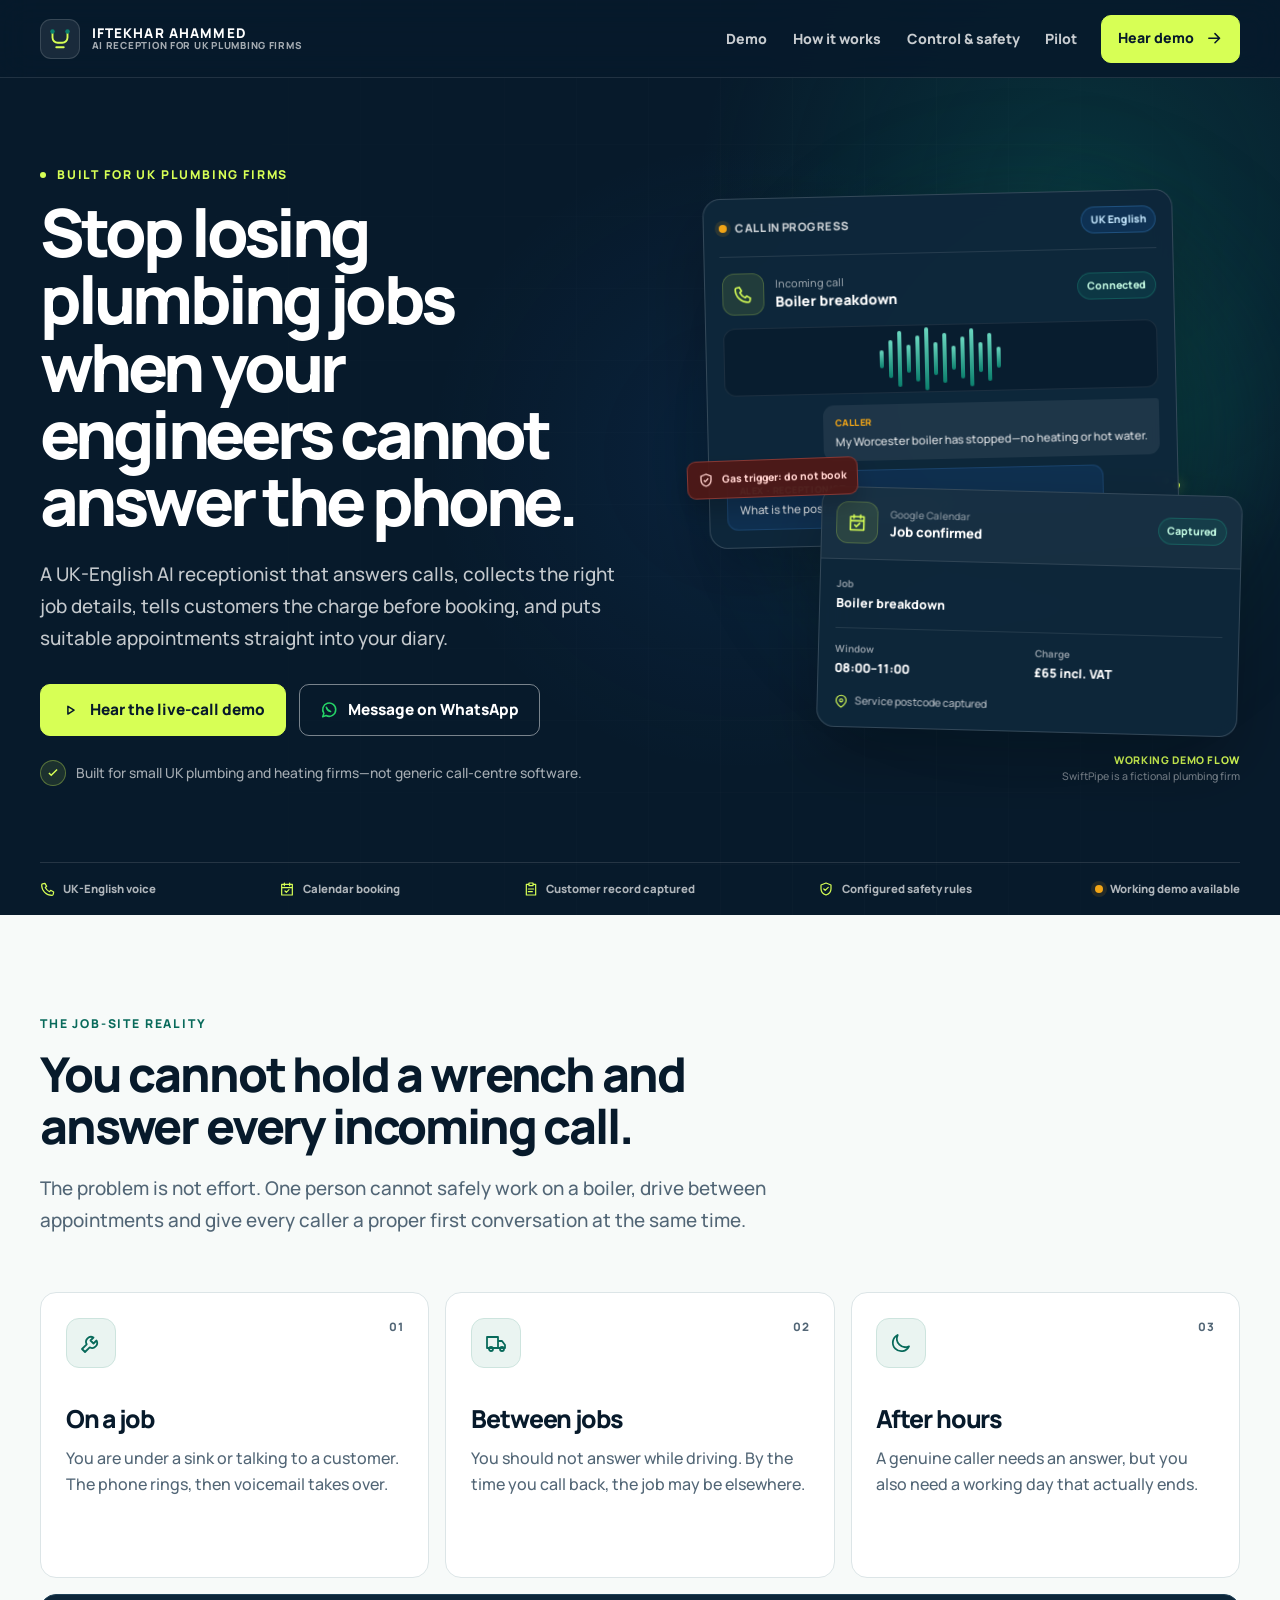
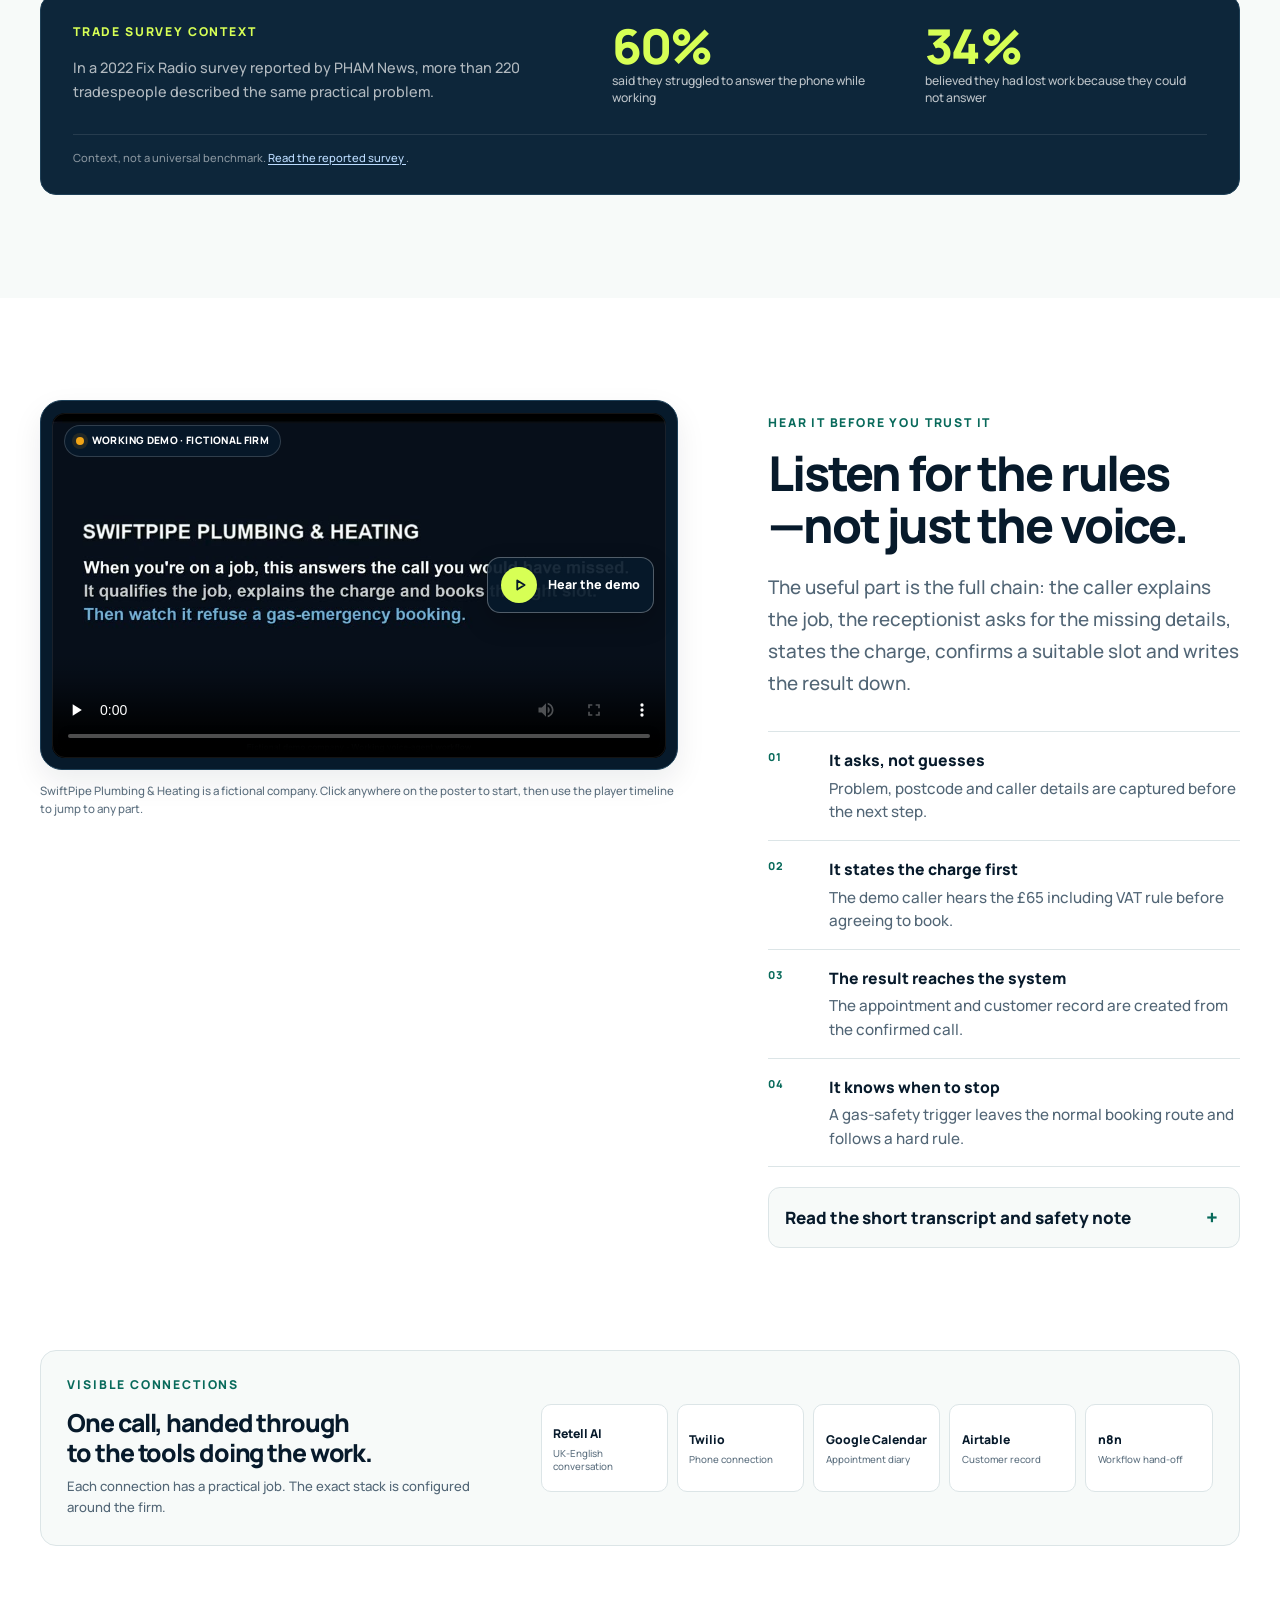
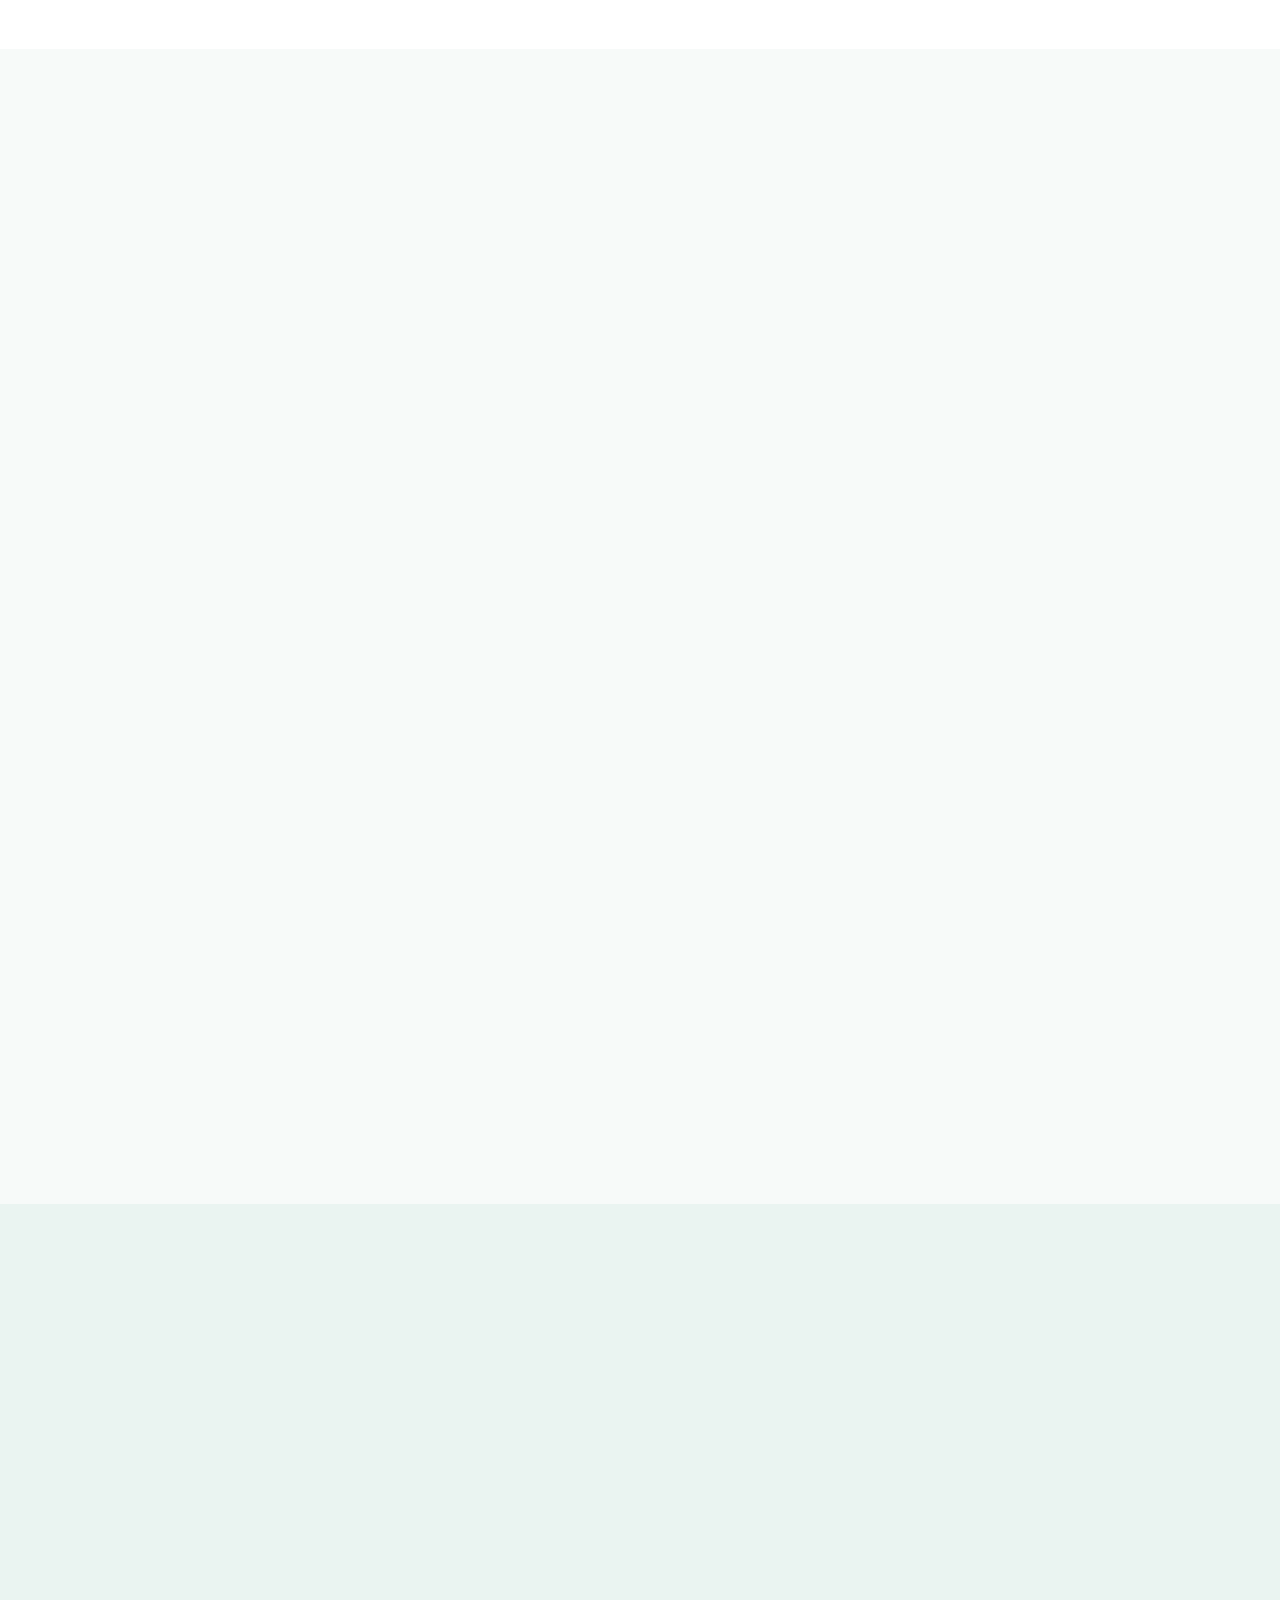
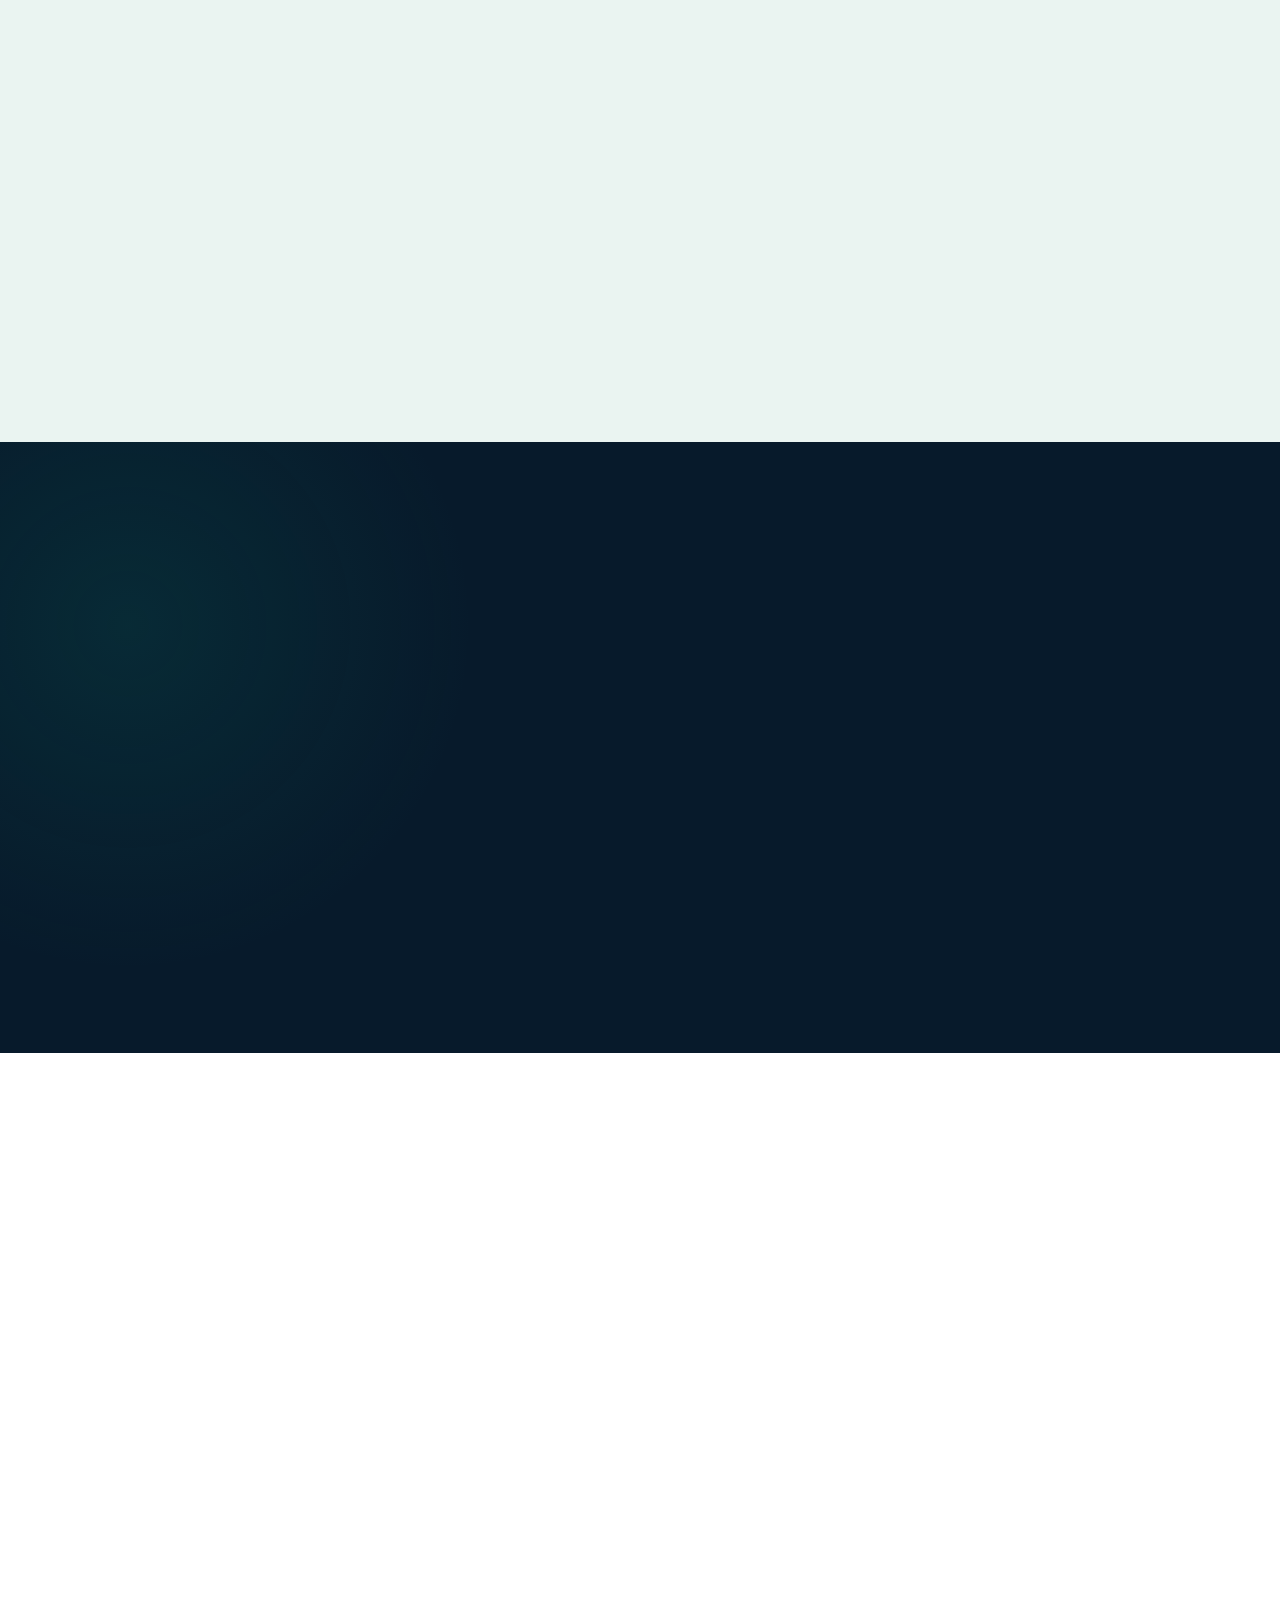
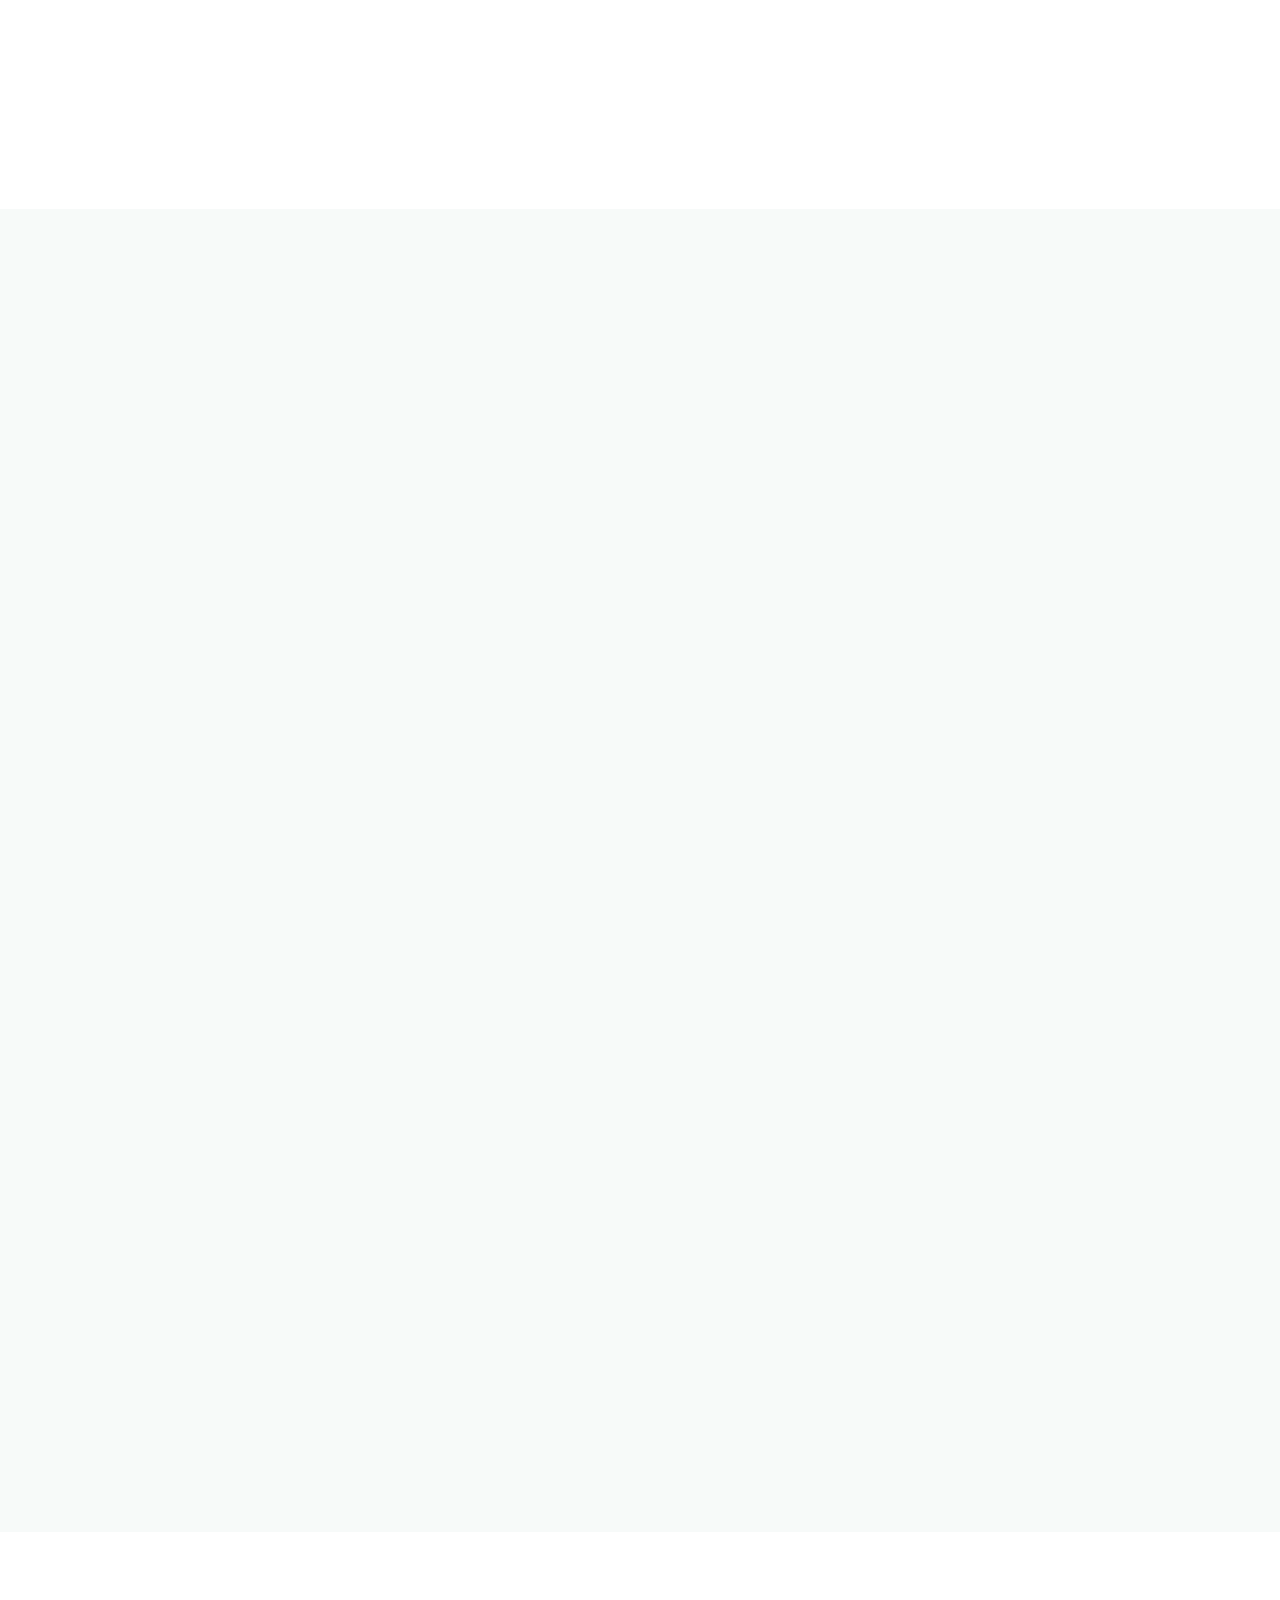
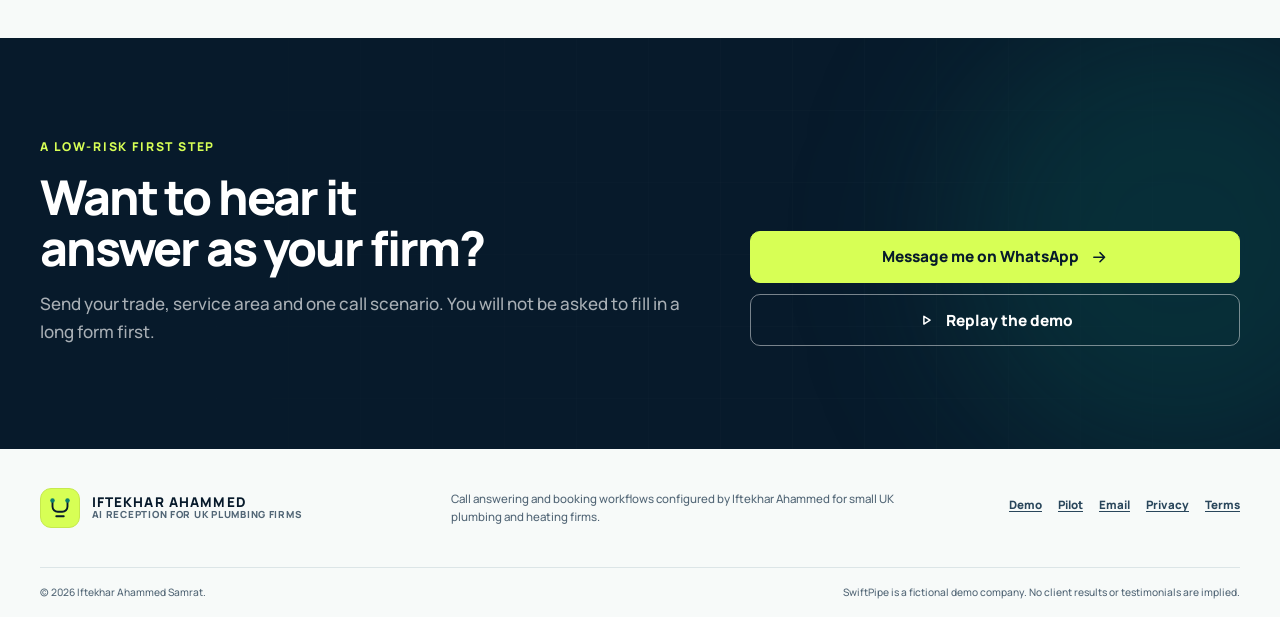
==== commit f42a5bc4: "Add files via upload" ====
--- a/index.html
+++ b/index.html
@@ -10,18 +10,20 @@
     />
     <meta name="theme-color" content="#071A2B" />
     <meta name="color-scheme" content="light" />
+    <meta name="author" content="Iftekhar Ahammed Samrat" />
+    <meta name="publisher" content="Iftekhar Ahammed Samrat" />
     <meta name="robots" content="index, follow, max-snippet:-1, max-image-preview:large, max-video-preview:-1" />
-    <link rel="canonical" href="https://iftekharahammedsamrat.com/" />
+    <link rel="canonical" href="https://www.iftekharahammedsamrat.com/" />
     <meta property="og:type" content="website" />
     <meta property="og:locale" content="en_GB" />
     <meta property="og:site_name" content="Iftekhar Ahammed" />
-    <meta property="og:url" content="https://iftekharahammedsamrat.com/" />
+    <meta property="og:url" content="https://www.iftekharahammedsamrat.com/" />
     <meta property="og:title" content="AI reception built around the way your plumbing firm works" />
     <meta
       property="og:description"
       content="Hear a working call, see the diary result and understand the safety boundaries before you commit."
     />
-    <meta property="og:image" content="https://iftekharahammedsamrat.com/assets/swiftpipe-short-final-poster.jpg" />
+    <meta property="og:image" content="https://www.iftekharahammedsamrat.com/assets/swiftpipe-short-final-poster.jpg" />
 
     <link rel="icon" href="favicon.svg" type="image/svg+xml" />
     <link rel="preload" href="styles.css" as="style" />
@@ -36,11 +38,11 @@
         "@graph": [
           {
             "@type": "Person",
-            "@id": "https://iftekharahammedsamrat.com/#iftekhar",
+            "@id": "https://www.iftekharahammedsamrat.com/#iftekhar",
             "name": "Iftekhar Ahammed Samrat",
             "alternateName": "Iftekhar Ahammed",
-            "url": "https://iftekharahammedsamrat.com/",
-            "image": "https://iftekharahammedsamrat.com/assets/iftekhar-founder.jpg",
+            "url": "https://www.iftekharahammedsamrat.com/",
+            "image": "https://www.iftekharahammedsamrat.com/assets/iftekhar-founder.jpg",
             "jobTitle": "Founder",
             "email": "iftekhar@iftekharahammedsamrat.com",
             "sameAs": ["https://github.com/iftekharahammedsamrat"],
@@ -53,18 +55,18 @@
           },
           {
             "@type": "WebSite",
-            "@id": "https://iftekharahammedsamrat.com/#website",
+            "@id": "https://www.iftekharahammedsamrat.com/#website",
             "name": "Iftekhar Ahammed — AI Reception for UK Plumbing Firms",
-            "url": "https://iftekharahammedsamrat.com/",
+            "url": "https://www.iftekharahammedsamrat.com/",
             "inLanguage": "en-GB",
-            "publisher": { "@id": "https://iftekharahammedsamrat.com/#iftekhar" }
+            "publisher": { "@id": "https://www.iftekharahammedsamrat.com/#iftekhar" }
           },
           {
             "@type": "Service",
-            "@id": "https://iftekharahammedsamrat.com/#service",
+            "@id": "https://www.iftekharahammedsamrat.com/#service",
             "name": "AI Voice Receptionist for UK Plumbing and Heating Firms",
             "description": "A managed AI call-answering, job-qualification and diary-booking service configured for small UK plumbing and heating firms.",
-            "url": "https://iftekharahammedsamrat.com/",
+            "url": "https://www.iftekharahammedsamrat.com/",
             "serviceType": "AI voice receptionist configuration and support",
             "areaServed": {
               "@type": "Country",
@@ -74,14 +76,14 @@
               "@type": "BusinessAudience",
               "name": "Small UK plumbing and heating firms"
             },
-            "provider": { "@id": "https://iftekharahammedsamrat.com/#iftekhar" }
+            "provider": { "@id": "https://www.iftekharahammedsamrat.com/#iftekhar" }
           },
           {
             "@type": "FAQPage",
-            "@id": "https://iftekharahammedsamrat.com/#faq",
-            "url": "https://iftekharahammedsamrat.com/",
-            "isPartOf": { "@id": "https://iftekharahammedsamrat.com/#website" },
-            "about": { "@id": "https://iftekharahammedsamrat.com/#service" },
+            "@id": "https://www.iftekharahammedsamrat.com/#faq",
+            "url": "https://www.iftekharahammedsamrat.com/",
+            "isPartOf": { "@id": "https://www.iftekharahammedsamrat.com/#website" },
+            "about": { "@id": "https://www.iftekharahammedsamrat.com/#service" },
             "mainEntity": [
               {
                 "@type": "Question",
@@ -916,6 +918,7 @@
               <img
                 src="assets/iftekhar-founder.jpg"
                 alt="Portrait of Iftekhar Ahammed"
+                title="Iftekhar Ahammed Samrat"
                 width="1080"
                 height="1440"
                 loading="lazy"
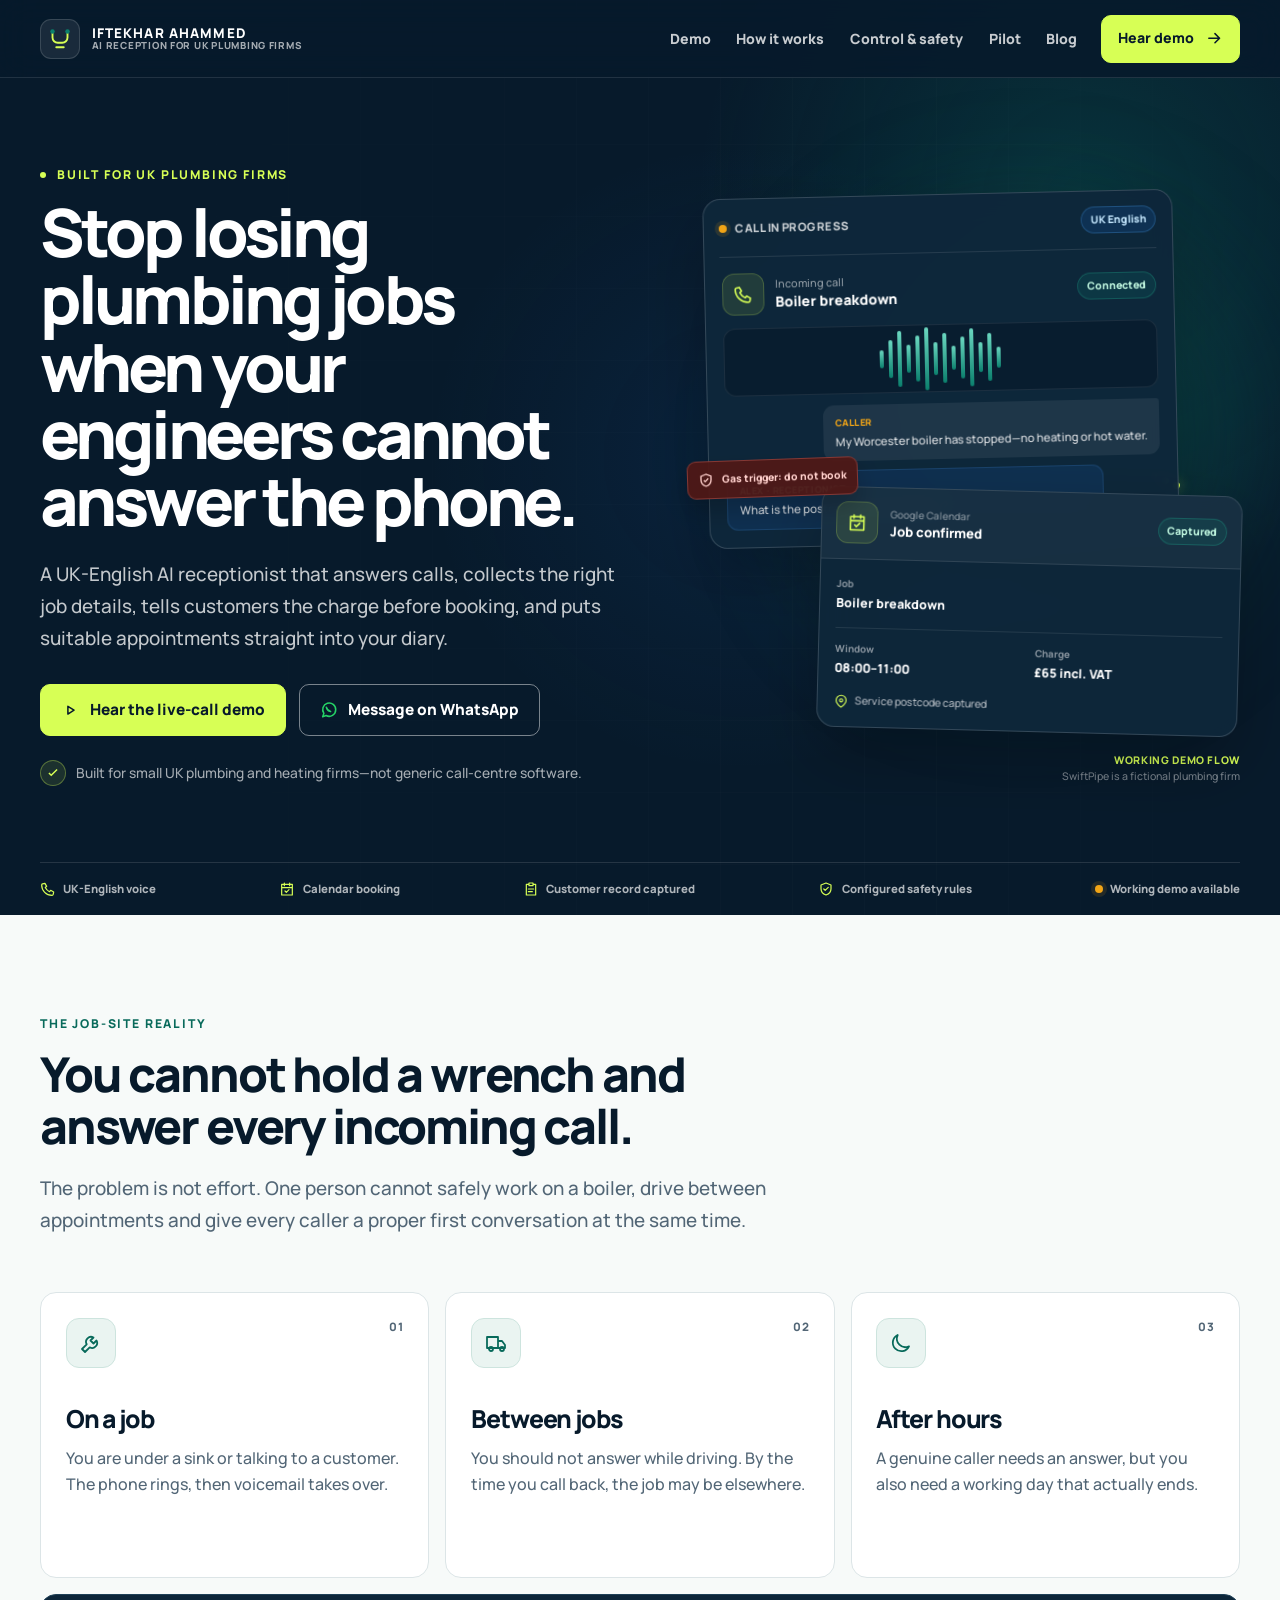
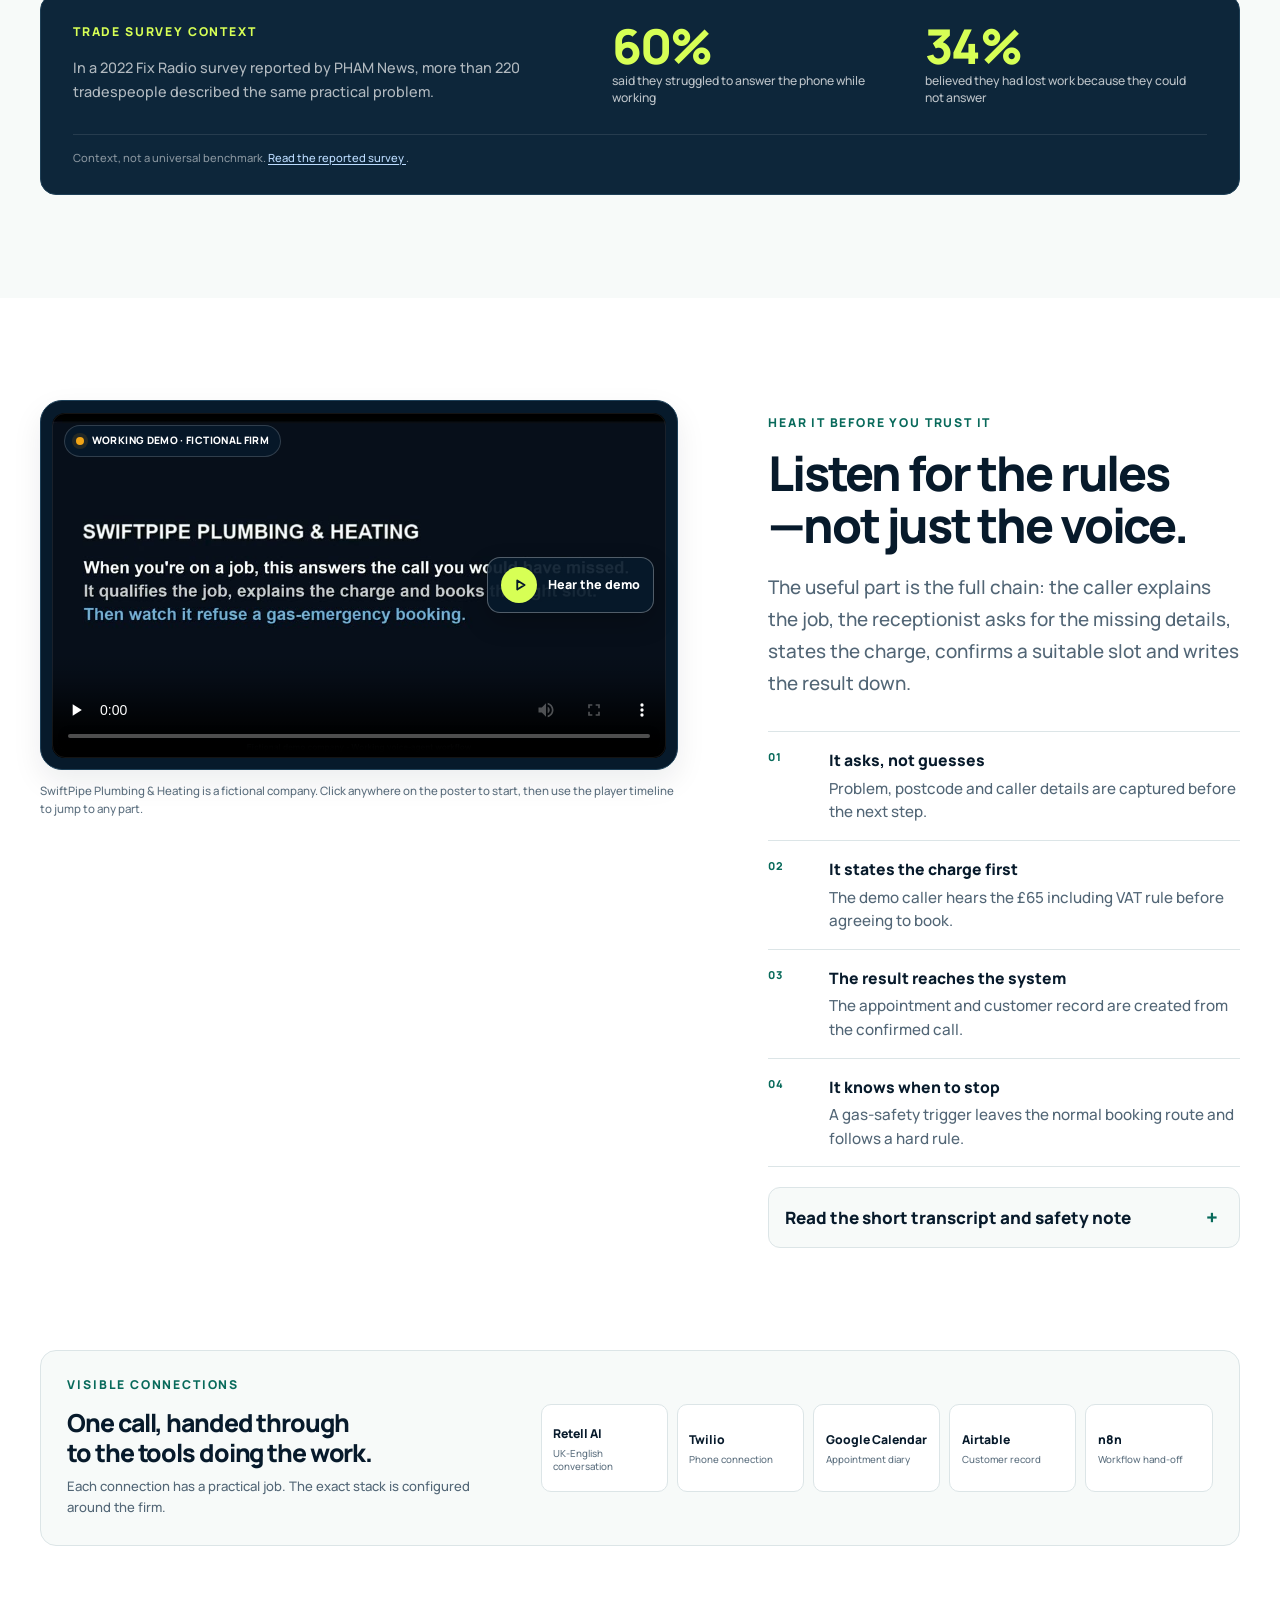
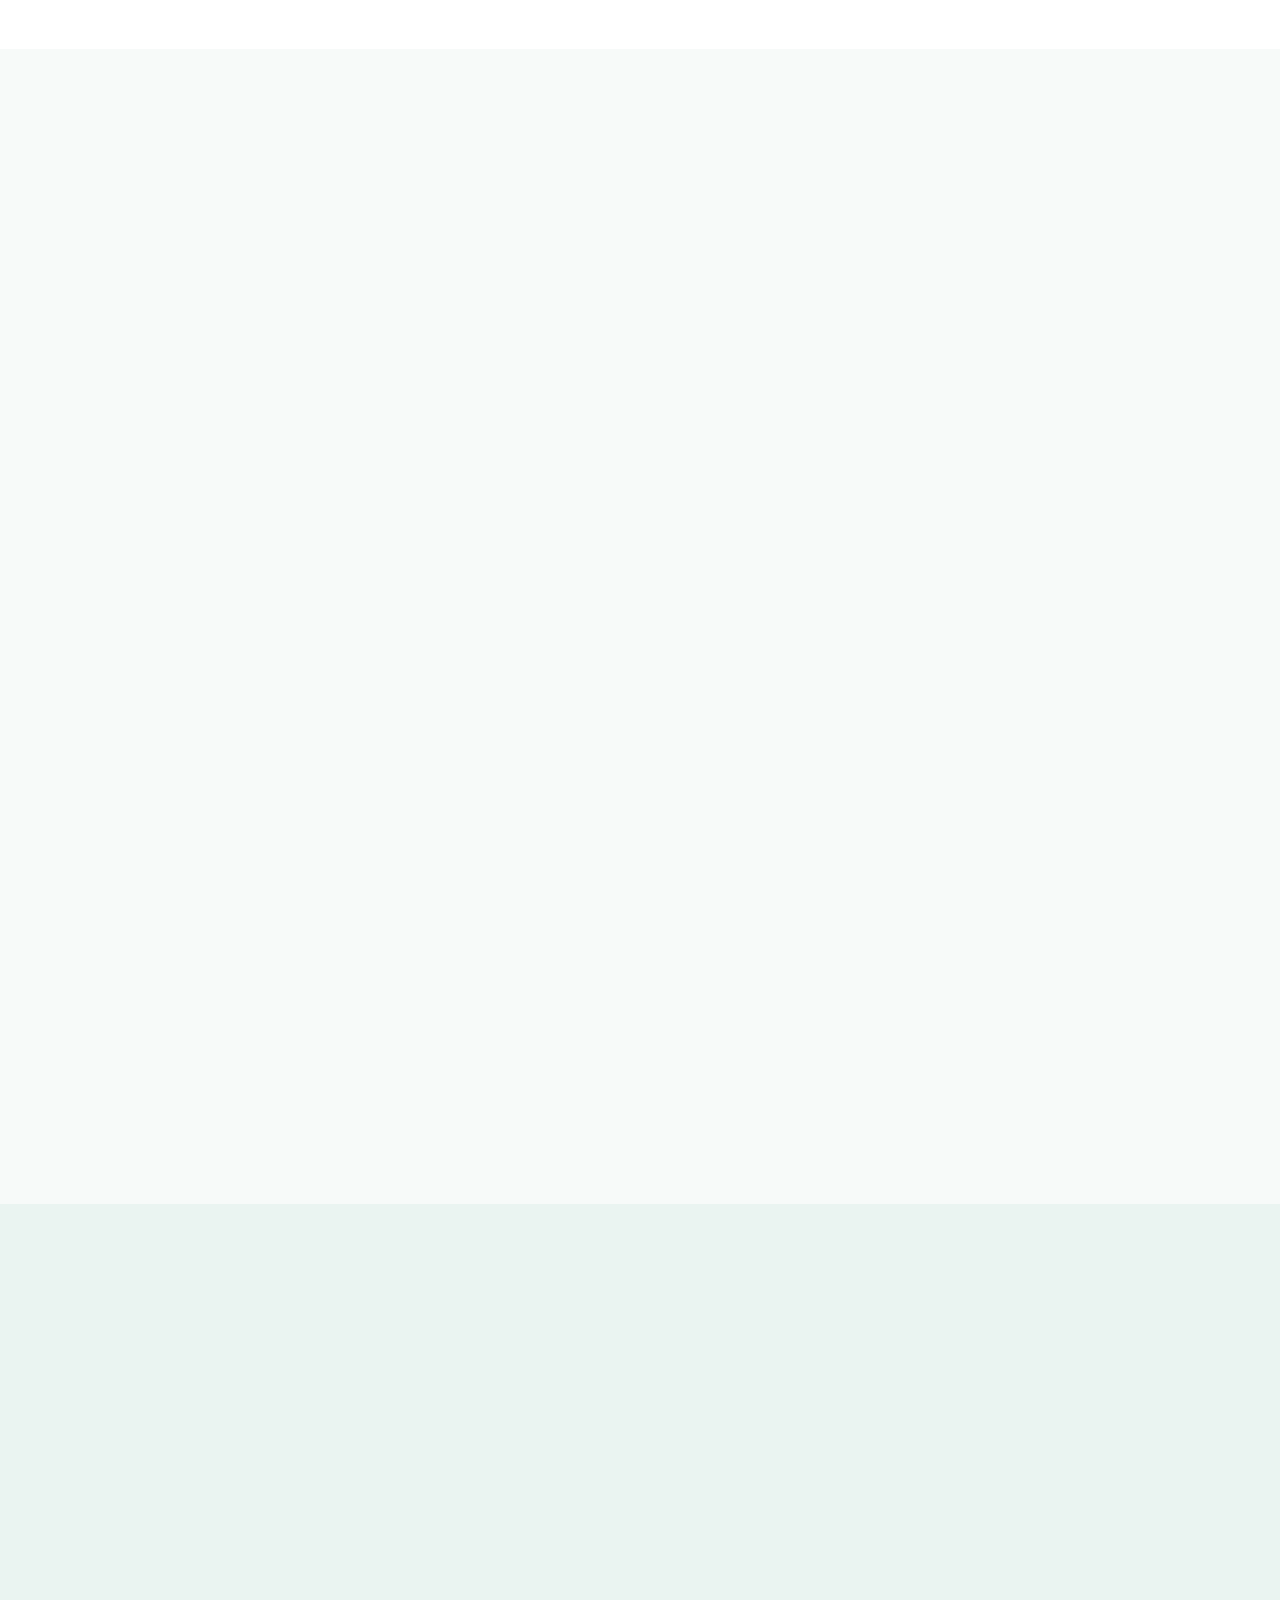
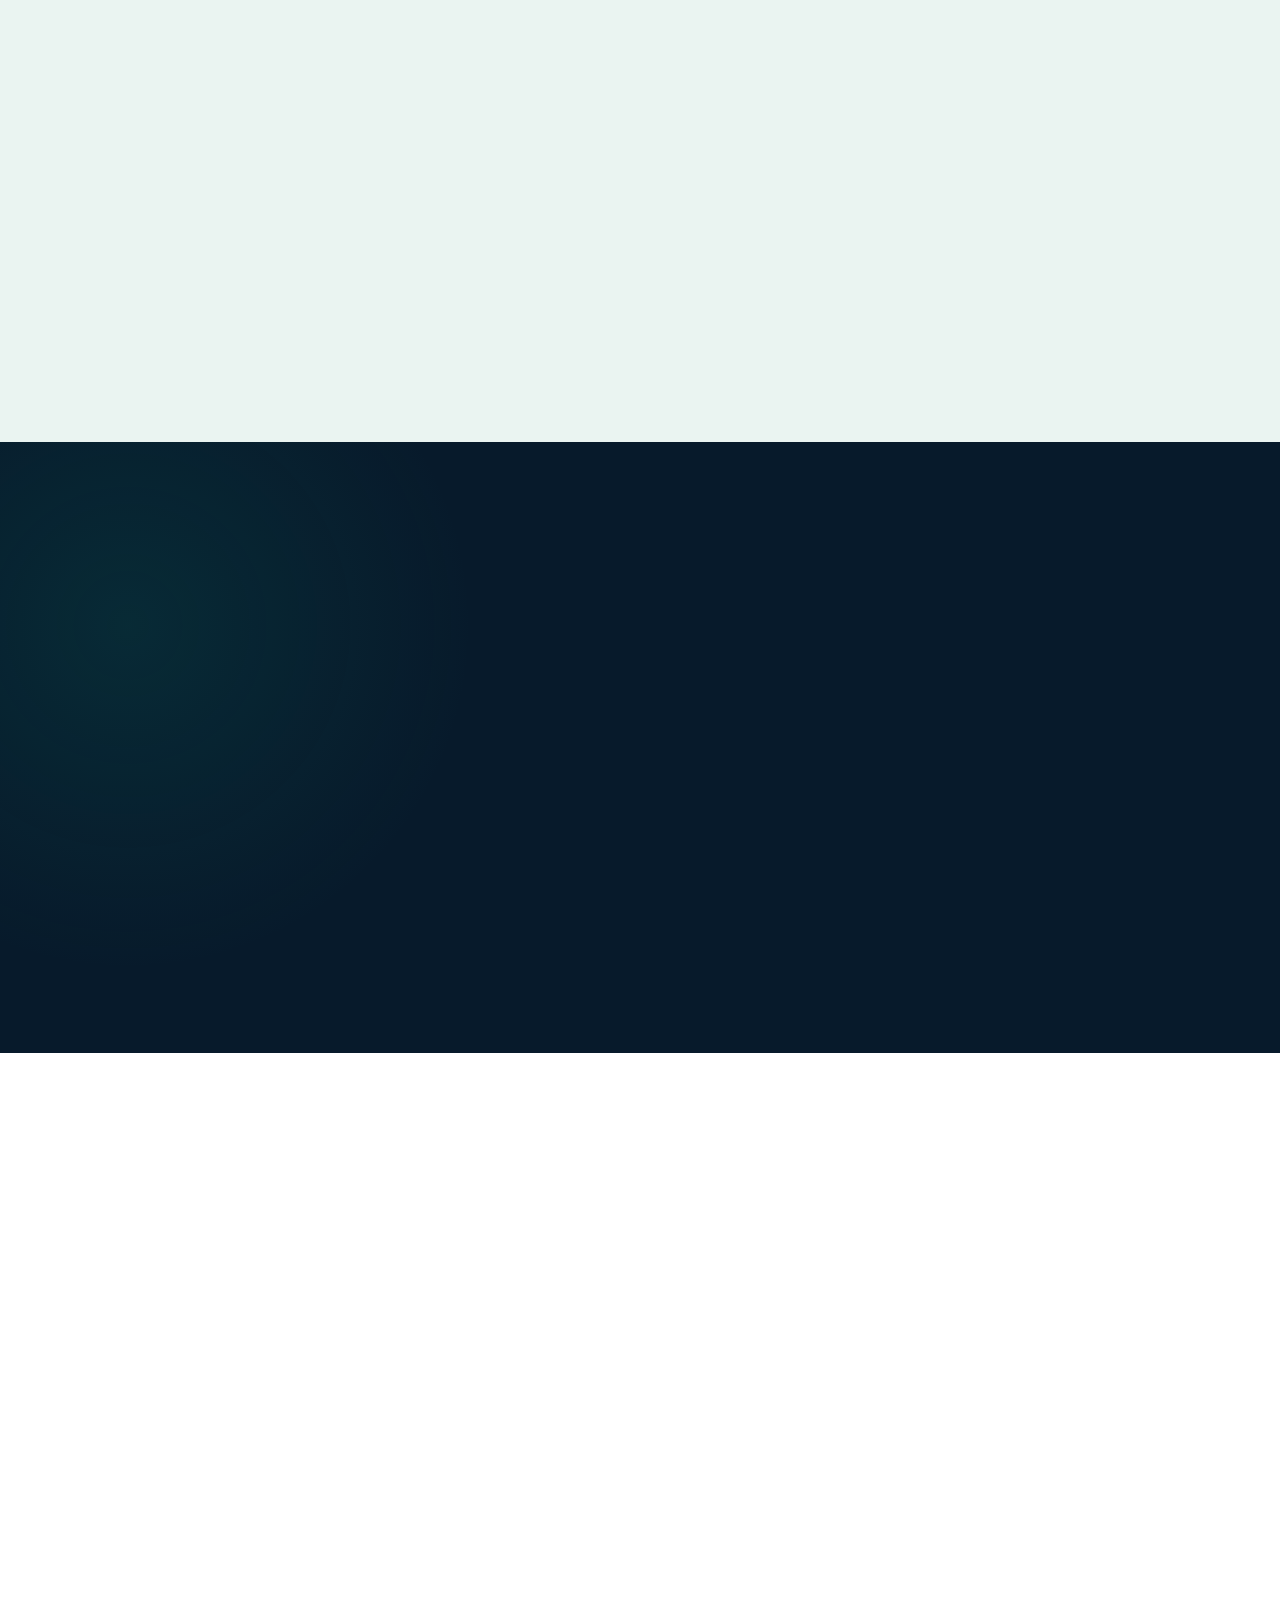
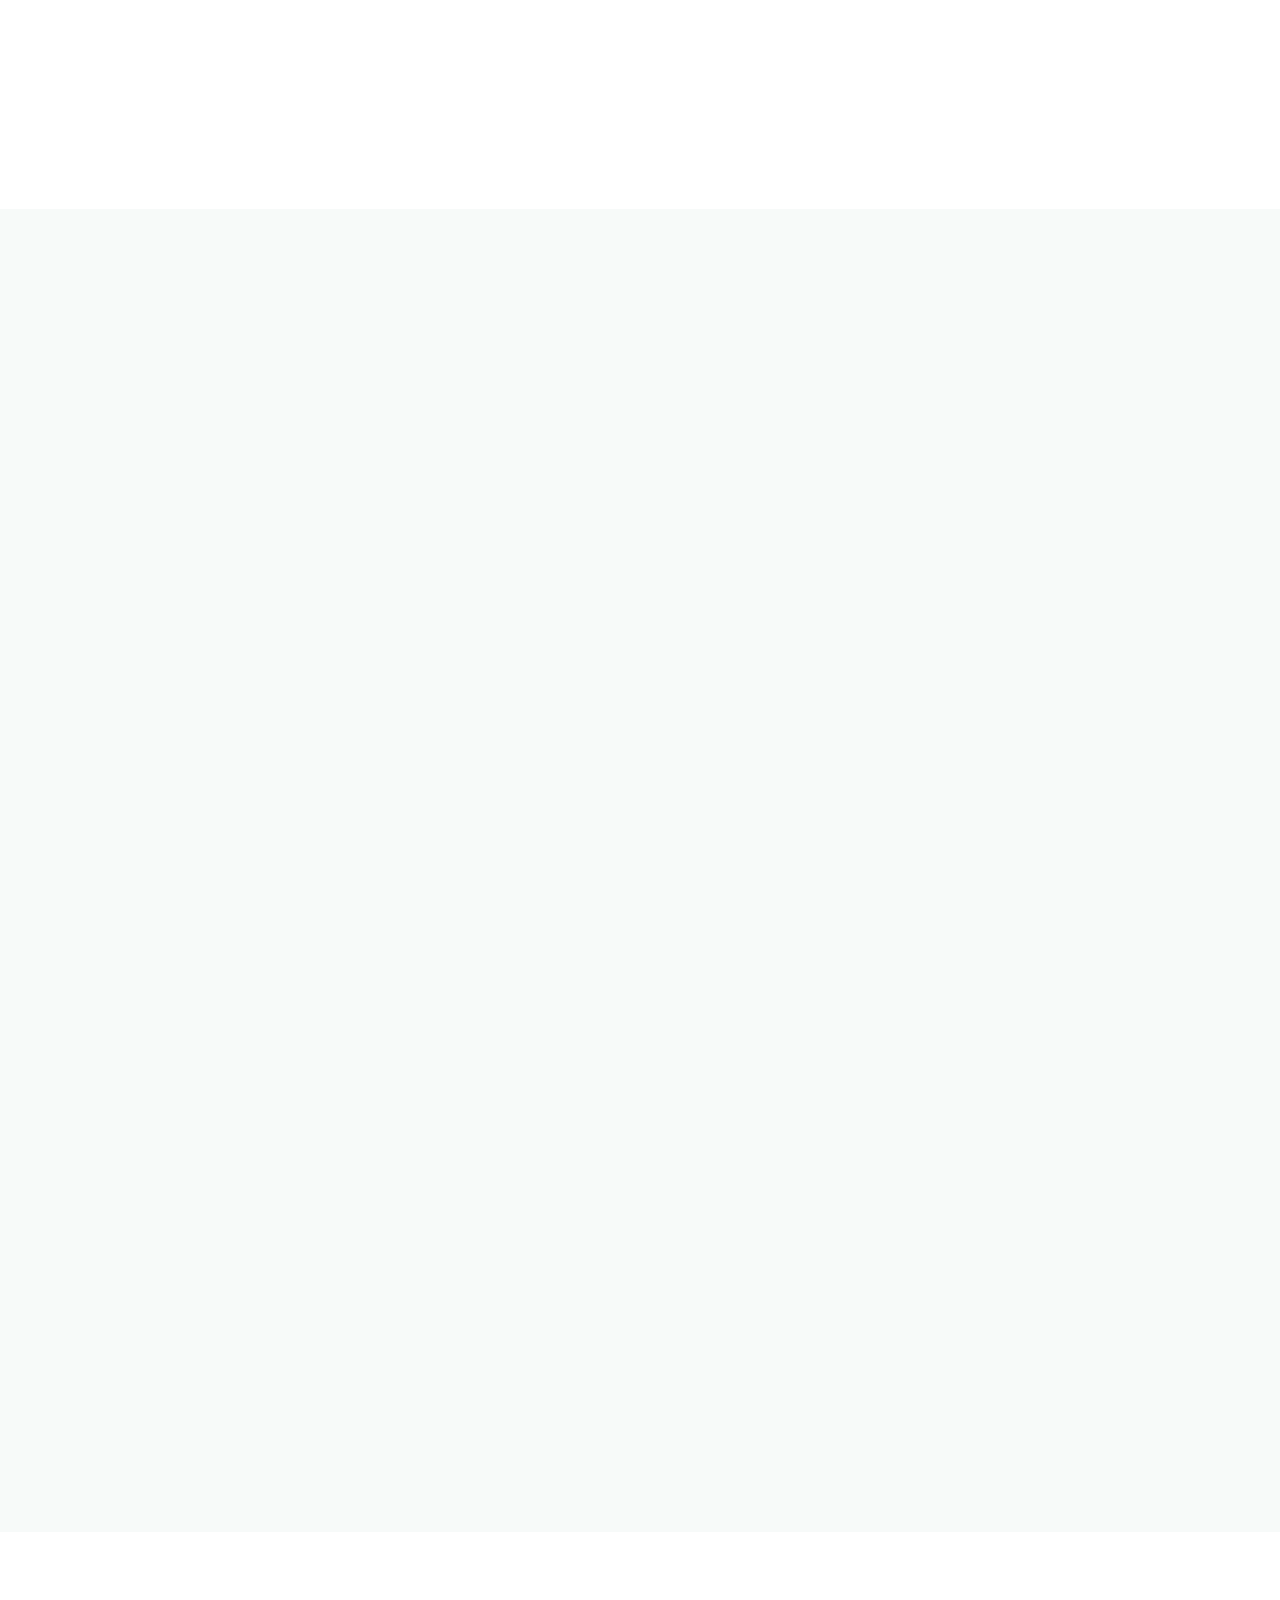
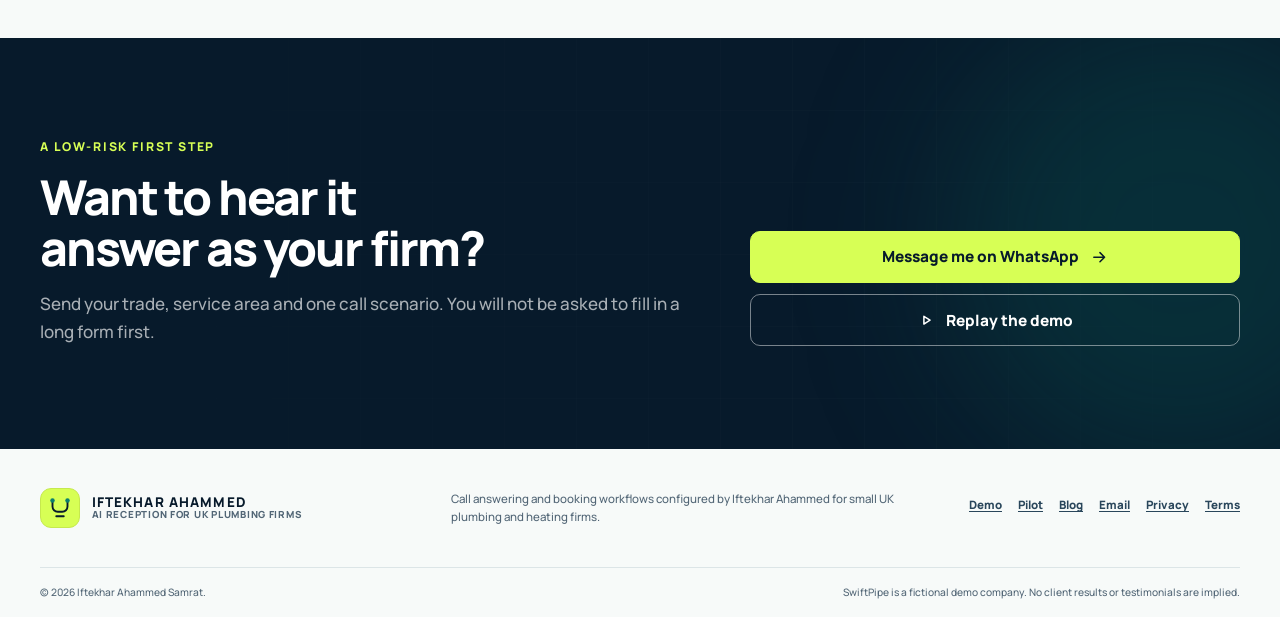
==== commit 9d31adfd: "Add files via upload" ====
--- a/index.html
+++ b/index.html
@@ -253,6 +253,7 @@
           <a href="#how-it-works">How it works</a>
           <a href="#control">Control &amp; safety</a>
           <a href="#pilot">Pilot</a>
+          <a href="blog/">Blog</a>
         </nav>
 
         <div class="header-actions">
@@ -280,6 +281,7 @@
           <a href="#how-it-works">How it works</a>
           <a href="#control">Control &amp; safety</a>
           <a href="#pilot">Managed pilot</a>
+          <a href="blog/">Blog</a>
           <a
             class="mobile-menu-whatsapp"
             href="https://wa.me/8801572939017?text=Hi%20Iftekhar%2C%20I%20run%20a%20UK%20plumbing%20business%20and%20would%20like%20to%20hear%20the%20AI%20receptionist%20demo."
@@ -911,7 +913,7 @@
         </div>
       </section>
 
-      <section class="section founder-section" aria-labelledby="founder-heading">
+      <section class="section founder-section" id="founder" aria-labelledby="founder-heading">
         <div class="container founder-grid">
           <figure class="founder-portrait" data-reveal>
             <div class="portrait-frame">
@@ -1018,6 +1020,7 @@
         <nav aria-label="Footer navigation">
           <a href="#demo">Demo</a>
           <a href="#pilot">Pilot</a>
+          <a href="blog/">Blog</a>
           <a href="mailto:iftekhar@iftekharahammedsamrat.com" data-email-popup data-event="footer_email" aria-haspopup="dialog" aria-controls="email-modal">Email</a>
           <a href="privacy.html">Privacy</a>
           <a href="terms.html">Terms</a>
--- a/styles.css
+++ b/styles.css
@@ -2550,6 +2550,7 @@
 
 .footer-top nav {
   display: flex;
+  flex-wrap: wrap;
   justify-content: flex-end;
   gap: 1rem;
 }
@@ -3517,3 +3518,441 @@
     border: 1px solid currentColor;
   }
 }
+
+/* Blog and article pages */
+.blog-page .legal-hero {
+  padding-block: clamp(4.5rem, 8vw, 7rem);
+}
+
+.blog-hero .blog-lede {
+  max-width: 780px;
+  margin-bottom: 1.25rem;
+  color: rgba(255, 255, 255, 0.72);
+  font-size: clamp(1.05rem, 1.8vw, 1.2rem);
+  line-height: 1.7;
+}
+
+.blog-byline {
+  margin: 0;
+  color: rgba(255, 255, 255, 0.55);
+  font-size: 0.8rem;
+  font-weight: 700;
+}
+
+.blog-index-section {
+  padding-block: clamp(3.5rem, 7vw, 5.5rem);
+}
+
+.blog-index-heading {
+  max-width: 760px;
+  margin-bottom: 2rem;
+}
+
+.blog-index-heading h2 {
+  margin-bottom: 0.85rem;
+  font-size: clamp(1.8rem, 3.5vw, 2.4rem);
+}
+
+.blog-index-heading p:last-child {
+  margin-bottom: 0;
+}
+
+.blog-grid {
+  display: grid;
+  gap: 1.25rem;
+  max-width: 860px;
+}
+
+.blog-card {
+  display: flex;
+  flex-direction: column;
+  padding: clamp(1.4rem, 3vw, 2rem);
+  background: var(--white);
+  border: 1px solid var(--line);
+  border-radius: var(--radius-card);
+  box-shadow: var(--shadow-card);
+  transition: transform 180ms ease, box-shadow 180ms ease;
+}
+
+.blog-card:hover {
+  transform: translateY(-3px);
+  box-shadow: 0 18px 40px rgba(7, 26, 43, 0.12);
+}
+
+.blog-card-tag {
+  margin-bottom: 0.9rem;
+  color: var(--signal-teal-dark);
+  font-size: 0.72rem;
+  font-weight: 800;
+  letter-spacing: 0.12em;
+  text-transform: uppercase;
+}
+
+.blog-card h2 {
+  margin-bottom: 0.8rem;
+  font-size: clamp(1.6rem, 3vw, 2.1rem);
+  line-height: 1.12;
+}
+
+.blog-card h2 a {
+  color: inherit;
+  text-decoration: none;
+}
+
+.blog-card h2 a:hover {
+  color: var(--signal-teal-dark);
+}
+
+.blog-card > p {
+  max-width: 700px;
+}
+
+.blog-card-meta {
+  margin-top: 1.25rem;
+  margin-bottom: 0;
+  padding-top: 1rem;
+  color: var(--slate-500);
+  border-top: 1px solid var(--line);
+  font-size: 0.76rem;
+  font-weight: 700;
+}
+
+.blog-card .text-link {
+  align-self: flex-start;
+  margin-top: 1rem;
+}
+
+.blog-topics {
+  display: flex;
+  flex-wrap: wrap;
+  gap: 0.45rem;
+  margin: 1.5rem 0 0;
+  padding: 0;
+  list-style: none;
+}
+
+.blog-topic {
+  padding: 0.35rem 0.7rem;
+  color: var(--ink-700);
+  background: var(--mist);
+  border-radius: 999px;
+  font-size: 0.72rem;
+  font-weight: 700;
+}
+
+.blog-cta-section {
+  padding-bottom: var(--section-space);
+}
+
+.blog-article.legal-content {
+  grid-template-columns: 230px minmax(0, 780px);
+  gap: 3.5rem;
+}
+
+.blog-article .legal-copy section {
+  margin-bottom: 0;
+}
+
+.blog-article .legal-copy p,
+.blog-article .legal-copy li {
+  font-size: 1rem;
+  line-height: 1.8;
+}
+
+.blog-article .legal-copy h2 {
+  margin-top: 2.8rem;
+  margin-bottom: 1rem;
+}
+
+.blog-article .legal-copy h3 {
+  margin-top: 1.9rem;
+}
+
+.blog-article .legal-copy > section:first-of-type h2 {
+  margin-top: 0;
+}
+
+.article-back {
+  display: inline-flex;
+  align-items: center;
+  gap: 0.4rem;
+  margin-bottom: 1.5rem;
+  color: var(--signal-teal-dark);
+  font-size: 0.78rem;
+  font-weight: 800;
+  text-decoration: none;
+}
+
+.article-back:hover {
+  text-decoration: underline;
+}
+
+.article-answer {
+  padding: 1.2rem 1.3rem;
+  color: var(--ink-700);
+  background: var(--mist);
+  border-left: 4px solid var(--signal-teal);
+  border-radius: 0 10px 10px 0;
+  font-size: 1rem;
+  line-height: 1.75;
+}
+
+.article-answer p:last-child {
+  margin-bottom: 0;
+}
+
+.article-callout {
+  padding: 1.1rem 1.2rem;
+  color: var(--ink-700);
+  background: #fff8e8;
+  border: 1px solid #f0dca8;
+  border-radius: 10px;
+}
+
+.article-callout p:last-child {
+  margin-bottom: 0;
+}
+
+.article-figure {
+  margin: 1.7rem 0 2rem;
+}
+
+.article-figure > svg {
+  display: block;
+  width: 100%;
+  height: auto;
+}
+
+.article-figure figcaption {
+  margin-top: 0.75rem;
+  color: var(--slate-600);
+  font-size: 0.8rem;
+  line-height: 1.55;
+}
+
+.article-figure figcaption strong {
+  color: var(--ink-950);
+}
+
+.article-table-wrap {
+  margin: 1.4rem 0;
+  overflow-x: auto;
+  border: 1px solid var(--line);
+  border-radius: 10px;
+}
+
+.article-table {
+  width: 100%;
+  border-collapse: collapse;
+  font-size: 0.9rem;
+  line-height: 1.6;
+}
+
+.article-table th,
+.article-table td {
+  padding: 0.8rem 0.9rem;
+  text-align: left;
+  vertical-align: top;
+  border-bottom: 1px solid var(--line);
+}
+
+.article-table th {
+  color: var(--ink-950);
+  background: var(--mist);
+  font-size: 0.78rem;
+  letter-spacing: 0.04em;
+  text-transform: uppercase;
+}
+
+.article-table tr:last-child td {
+  border-bottom: 0;
+}
+
+.article-cta {
+  margin-top: 2.5rem;
+  padding: clamp(1.4rem, 3vw, 2rem);
+  background: var(--ink-950);
+  border-radius: var(--radius-card);
+}
+
+.article-cta h2 {
+  margin-top: 0;
+  margin-bottom: 0.75rem;
+  color: var(--white);
+  font-size: clamp(1.5rem, 3vw, 1.9rem);
+}
+
+.blog-article .legal-copy .article-cta h2 {
+  margin-top: 0;
+}
+
+.blog-article .legal-copy .article-faq p {
+  font-size: 0.92rem;
+  line-height: 1.7;
+}
+
+.blog-article .legal-copy .article-author-box p {
+  font-size: 0.85rem;
+  line-height: 1.65;
+}
+
+.article-cta p {
+  color: rgba(255, 255, 255, 0.72);
+}
+
+.article-cta-actions {
+  display: flex;
+  flex-wrap: wrap;
+  gap: 0.7rem;
+  margin-top: 1.2rem;
+}
+
+.article-toc {
+  margin-top: 1.25rem;
+  padding-top: 1rem;
+  border-top: 1px solid var(--line);
+}
+
+.article-toc > strong {
+  display: block;
+  margin-bottom: 0.5rem;
+  font-size: 0.72rem;
+  letter-spacing: 0.1em;
+  text-transform: uppercase;
+}
+
+.article-toc ul {
+  margin: 0;
+  padding: 0;
+  list-style: none;
+}
+
+.article-toc li {
+  margin: 0;
+}
+
+.article-toc a {
+  display: block;
+  padding: 0.3rem 0;
+  color: var(--slate-600);
+  font-size: 0.76rem;
+  font-weight: 700;
+  line-height: 1.4;
+  text-decoration: none;
+}
+
+.article-toc a:hover {
+  color: var(--signal-teal-dark);
+}
+
+.article-author {
+  display: flex;
+  align-items: center;
+  gap: 0.7rem;
+  margin-bottom: 1rem;
+}
+
+.article-author img {
+  width: 46px;
+  height: 46px;
+  border-radius: 50%;
+  object-fit: cover;
+}
+
+.article-author strong {
+  display: block;
+  font-size: 0.78rem;
+}
+
+.article-author span {
+  color: var(--slate-500);
+  font-size: 0.68rem;
+}
+
+.article-faq details {
+  padding: 1rem 0;
+  border-top: 1px solid var(--line);
+}
+
+.article-faq details:last-child {
+  border-bottom: 1px solid var(--line);
+}
+
+.article-faq summary {
+  color: var(--ink-950);
+  cursor: pointer;
+  font-size: 0.95rem;
+  font-weight: 800;
+}
+
+.article-faq summary::marker {
+  color: var(--signal-teal);
+}
+
+.article-faq p {
+  margin: 0.75rem 0 0;
+  font-size: 0.92rem;
+}
+
+.article-author-box {
+  display: flex;
+  gap: 1rem;
+  margin-top: 2.5rem;
+  padding: 1.2rem;
+  background: var(--white);
+  border: 1px solid var(--line);
+  border-radius: 12px;
+}
+
+.article-author-box img {
+  width: 64px;
+  height: 64px;
+  border-radius: 50%;
+  flex: 0 0 auto;
+  object-fit: cover;
+}
+
+.article-author-box p {
+  margin: 0;
+  font-size: 0.85rem;
+}
+
+.article-author-box strong {
+  display: block;
+  margin-bottom: 0.25rem;
+  color: var(--ink-950);
+}
+
+@media (max-width: 920px) {
+  .blog-article.legal-content {
+    grid-template-columns: 1fr;
+    gap: 2rem;
+  }
+
+  .blog-article .legal-meta {
+    position: static;
+  }
+}
+
+@media (max-width: 720px) {
+  .blog-card {
+    padding: 1.2rem;
+  }
+
+  .blog-hero .blog-lede {
+    font-size: 1rem;
+  }
+
+  .article-table {
+    font-size: 0.82rem;
+  }
+
+  .article-table th,
+  .article-table td {
+    padding: 0.65rem;
+  }
+
+  .article-author-box {
+    flex-direction: column;
+  }
+}
--- a/styles.css
+++ b/styles.css
@@ -2550,6 +2550,7 @@
 
 .footer-top nav {
   display: flex;
+  flex-wrap: wrap;
   justify-content: flex-end;
   gap: 1rem;
 }
@@ -3517,3 +3518,441 @@
     border: 1px solid currentColor;
   }
 }
+
+/* Blog and article pages */
+.blog-page .legal-hero {
+  padding-block: clamp(4.5rem, 8vw, 7rem);
+}
+
+.blog-hero .blog-lede {
+  max-width: 780px;
+  margin-bottom: 1.25rem;
+  color: rgba(255, 255, 255, 0.72);
+  font-size: clamp(1.05rem, 1.8vw, 1.2rem);
+  line-height: 1.7;
+}
+
+.blog-byline {
+  margin: 0;
+  color: rgba(255, 255, 255, 0.55);
+  font-size: 0.8rem;
+  font-weight: 700;
+}
+
+.blog-index-section {
+  padding-block: clamp(3.5rem, 7vw, 5.5rem);
+}
+
+.blog-index-heading {
+  max-width: 760px;
+  margin-bottom: 2rem;
+}
+
+.blog-index-heading h2 {
+  margin-bottom: 0.85rem;
+  font-size: clamp(1.8rem, 3.5vw, 2.4rem);
+}
+
+.blog-index-heading p:last-child {
+  margin-bottom: 0;
+}
+
+.blog-grid {
+  display: grid;
+  gap: 1.25rem;
+  max-width: 860px;
+}
+
+.blog-card {
+  display: flex;
+  flex-direction: column;
+  padding: clamp(1.4rem, 3vw, 2rem);
+  background: var(--white);
+  border: 1px solid var(--line);
+  border-radius: var(--radius-card);
+  box-shadow: var(--shadow-card);
+  transition: transform 180ms ease, box-shadow 180ms ease;
+}
+
+.blog-card:hover {
+  transform: translateY(-3px);
+  box-shadow: 0 18px 40px rgba(7, 26, 43, 0.12);
+}
+
+.blog-card-tag {
+  margin-bottom: 0.9rem;
+  color: var(--signal-teal-dark);
+  font-size: 0.72rem;
+  font-weight: 800;
+  letter-spacing: 0.12em;
+  text-transform: uppercase;
+}
+
+.blog-card h2 {
+  margin-bottom: 0.8rem;
+  font-size: clamp(1.6rem, 3vw, 2.1rem);
+  line-height: 1.12;
+}
+
+.blog-card h2 a {
+  color: inherit;
+  text-decoration: none;
+}
+
+.blog-card h2 a:hover {
+  color: var(--signal-teal-dark);
+}
+
+.blog-card > p {
+  max-width: 700px;
+}
+
+.blog-card-meta {
+  margin-top: 1.25rem;
+  margin-bottom: 0;
+  padding-top: 1rem;
+  color: var(--slate-500);
+  border-top: 1px solid var(--line);
+  font-size: 0.76rem;
+  font-weight: 700;
+}
+
+.blog-card .text-link {
+  align-self: flex-start;
+  margin-top: 1rem;
+}
+
+.blog-topics {
+  display: flex;
+  flex-wrap: wrap;
+  gap: 0.45rem;
+  margin: 1.5rem 0 0;
+  padding: 0;
+  list-style: none;
+}
+
+.blog-topic {
+  padding: 0.35rem 0.7rem;
+  color: var(--ink-700);
+  background: var(--mist);
+  border-radius: 999px;
+  font-size: 0.72rem;
+  font-weight: 700;
+}
+
+.blog-cta-section {
+  padding-bottom: var(--section-space);
+}
+
+.blog-article.legal-content {
+  grid-template-columns: 230px minmax(0, 780px);
+  gap: 3.5rem;
+}
+
+.blog-article .legal-copy section {
+  margin-bottom: 0;
+}
+
+.blog-article .legal-copy p,
+.blog-article .legal-copy li {
+  font-size: 1rem;
+  line-height: 1.8;
+}
+
+.blog-article .legal-copy h2 {
+  margin-top: 2.8rem;
+  margin-bottom: 1rem;
+}
+
+.blog-article .legal-copy h3 {
+  margin-top: 1.9rem;
+}
+
+.blog-article .legal-copy > section:first-of-type h2 {
+  margin-top: 0;
+}
+
+.article-back {
+  display: inline-flex;
+  align-items: center;
+  gap: 0.4rem;
+  margin-bottom: 1.5rem;
+  color: var(--signal-teal-dark);
+  font-size: 0.78rem;
+  font-weight: 800;
+  text-decoration: none;
+}
+
+.article-back:hover {
+  text-decoration: underline;
+}
+
+.article-answer {
+  padding: 1.2rem 1.3rem;
+  color: var(--ink-700);
+  background: var(--mist);
+  border-left: 4px solid var(--signal-teal);
+  border-radius: 0 10px 10px 0;
+  font-size: 1rem;
+  line-height: 1.75;
+}
+
+.article-answer p:last-child {
+  margin-bottom: 0;
+}
+
+.article-callout {
+  padding: 1.1rem 1.2rem;
+  color: var(--ink-700);
+  background: #fff8e8;
+  border: 1px solid #f0dca8;
+  border-radius: 10px;
+}
+
+.article-callout p:last-child {
+  margin-bottom: 0;
+}
+
+.article-figure {
+  margin: 1.7rem 0 2rem;
+}
+
+.article-figure > svg {
+  display: block;
+  width: 100%;
+  height: auto;
+}
+
+.article-figure figcaption {
+  margin-top: 0.75rem;
+  color: var(--slate-600);
+  font-size: 0.8rem;
+  line-height: 1.55;
+}
+
+.article-figure figcaption strong {
+  color: var(--ink-950);
+}
+
+.article-table-wrap {
+  margin: 1.4rem 0;
+  overflow-x: auto;
+  border: 1px solid var(--line);
+  border-radius: 10px;
+}
+
+.article-table {
+  width: 100%;
+  border-collapse: collapse;
+  font-size: 0.9rem;
+  line-height: 1.6;
+}
+
+.article-table th,
+.article-table td {
+  padding: 0.8rem 0.9rem;
+  text-align: left;
+  vertical-align: top;
+  border-bottom: 1px solid var(--line);
+}
+
+.article-table th {
+  color: var(--ink-950);
+  background: var(--mist);
+  font-size: 0.78rem;
+  letter-spacing: 0.04em;
+  text-transform: uppercase;
+}
+
+.article-table tr:last-child td {
+  border-bottom: 0;
+}
+
+.article-cta {
+  margin-top: 2.5rem;
+  padding: clamp(1.4rem, 3vw, 2rem);
+  background: var(--ink-950);
+  border-radius: var(--radius-card);
+}
+
+.article-cta h2 {
+  margin-top: 0;
+  margin-bottom: 0.75rem;
+  color: var(--white);
+  font-size: clamp(1.5rem, 3vw, 1.9rem);
+}
+
+.blog-article .legal-copy .article-cta h2 {
+  margin-top: 0;
+}
+
+.blog-article .legal-copy .article-faq p {
+  font-size: 0.92rem;
+  line-height: 1.7;
+}
+
+.blog-article .legal-copy .article-author-box p {
+  font-size: 0.85rem;
+  line-height: 1.65;
+}
+
+.article-cta p {
+  color: rgba(255, 255, 255, 0.72);
+}
+
+.article-cta-actions {
+  display: flex;
+  flex-wrap: wrap;
+  gap: 0.7rem;
+  margin-top: 1.2rem;
+}
+
+.article-toc {
+  margin-top: 1.25rem;
+  padding-top: 1rem;
+  border-top: 1px solid var(--line);
+}
+
+.article-toc > strong {
+  display: block;
+  margin-bottom: 0.5rem;
+  font-size: 0.72rem;
+  letter-spacing: 0.1em;
+  text-transform: uppercase;
+}
+
+.article-toc ul {
+  margin: 0;
+  padding: 0;
+  list-style: none;
+}
+
+.article-toc li {
+  margin: 0;
+}
+
+.article-toc a {
+  display: block;
+  padding: 0.3rem 0;
+  color: var(--slate-600);
+  font-size: 0.76rem;
+  font-weight: 700;
+  line-height: 1.4;
+  text-decoration: none;
+}
+
+.article-toc a:hover {
+  color: var(--signal-teal-dark);
+}
+
+.article-author {
+  display: flex;
+  align-items: center;
+  gap: 0.7rem;
+  margin-bottom: 1rem;
+}
+
+.article-author img {
+  width: 46px;
+  height: 46px;
+  border-radius: 50%;
+  object-fit: cover;
+}
+
+.article-author strong {
+  display: block;
+  font-size: 0.78rem;
+}
+
+.article-author span {
+  color: var(--slate-500);
+  font-size: 0.68rem;
+}
+
+.article-faq details {
+  padding: 1rem 0;
+  border-top: 1px solid var(--line);
+}
+
+.article-faq details:last-child {
+  border-bottom: 1px solid var(--line);
+}
+
+.article-faq summary {
+  color: var(--ink-950);
+  cursor: pointer;
+  font-size: 0.95rem;
+  font-weight: 800;
+}
+
+.article-faq summary::marker {
+  color: var(--signal-teal);
+}
+
+.article-faq p {
+  margin: 0.75rem 0 0;
+  font-size: 0.92rem;
+}
+
+.article-author-box {
+  display: flex;
+  gap: 1rem;
+  margin-top: 2.5rem;
+  padding: 1.2rem;
+  background: var(--white);
+  border: 1px solid var(--line);
+  border-radius: 12px;
+}
+
+.article-author-box img {
+  width: 64px;
+  height: 64px;
+  border-radius: 50%;
+  flex: 0 0 auto;
+  object-fit: cover;
+}
+
+.article-author-box p {
+  margin: 0;
+  font-size: 0.85rem;
+}
+
+.article-author-box strong {
+  display: block;
+  margin-bottom: 0.25rem;
+  color: var(--ink-950);
+}
+
+@media (max-width: 920px) {
+  .blog-article.legal-content {
+    grid-template-columns: 1fr;
+    gap: 2rem;
+  }
+
+  .blog-article .legal-meta {
+    position: static;
+  }
+}
+
+@media (max-width: 720px) {
+  .blog-card {
+    padding: 1.2rem;
+  }
+
+  .blog-hero .blog-lede {
+    font-size: 1rem;
+  }
+
+  .article-table {
+    font-size: 0.82rem;
+  }
+
+  .article-table th,
+  .article-table td {
+    padding: 0.65rem;
+  }
+
+  .article-author-box {
+    flex-direction: column;
+  }
+}
